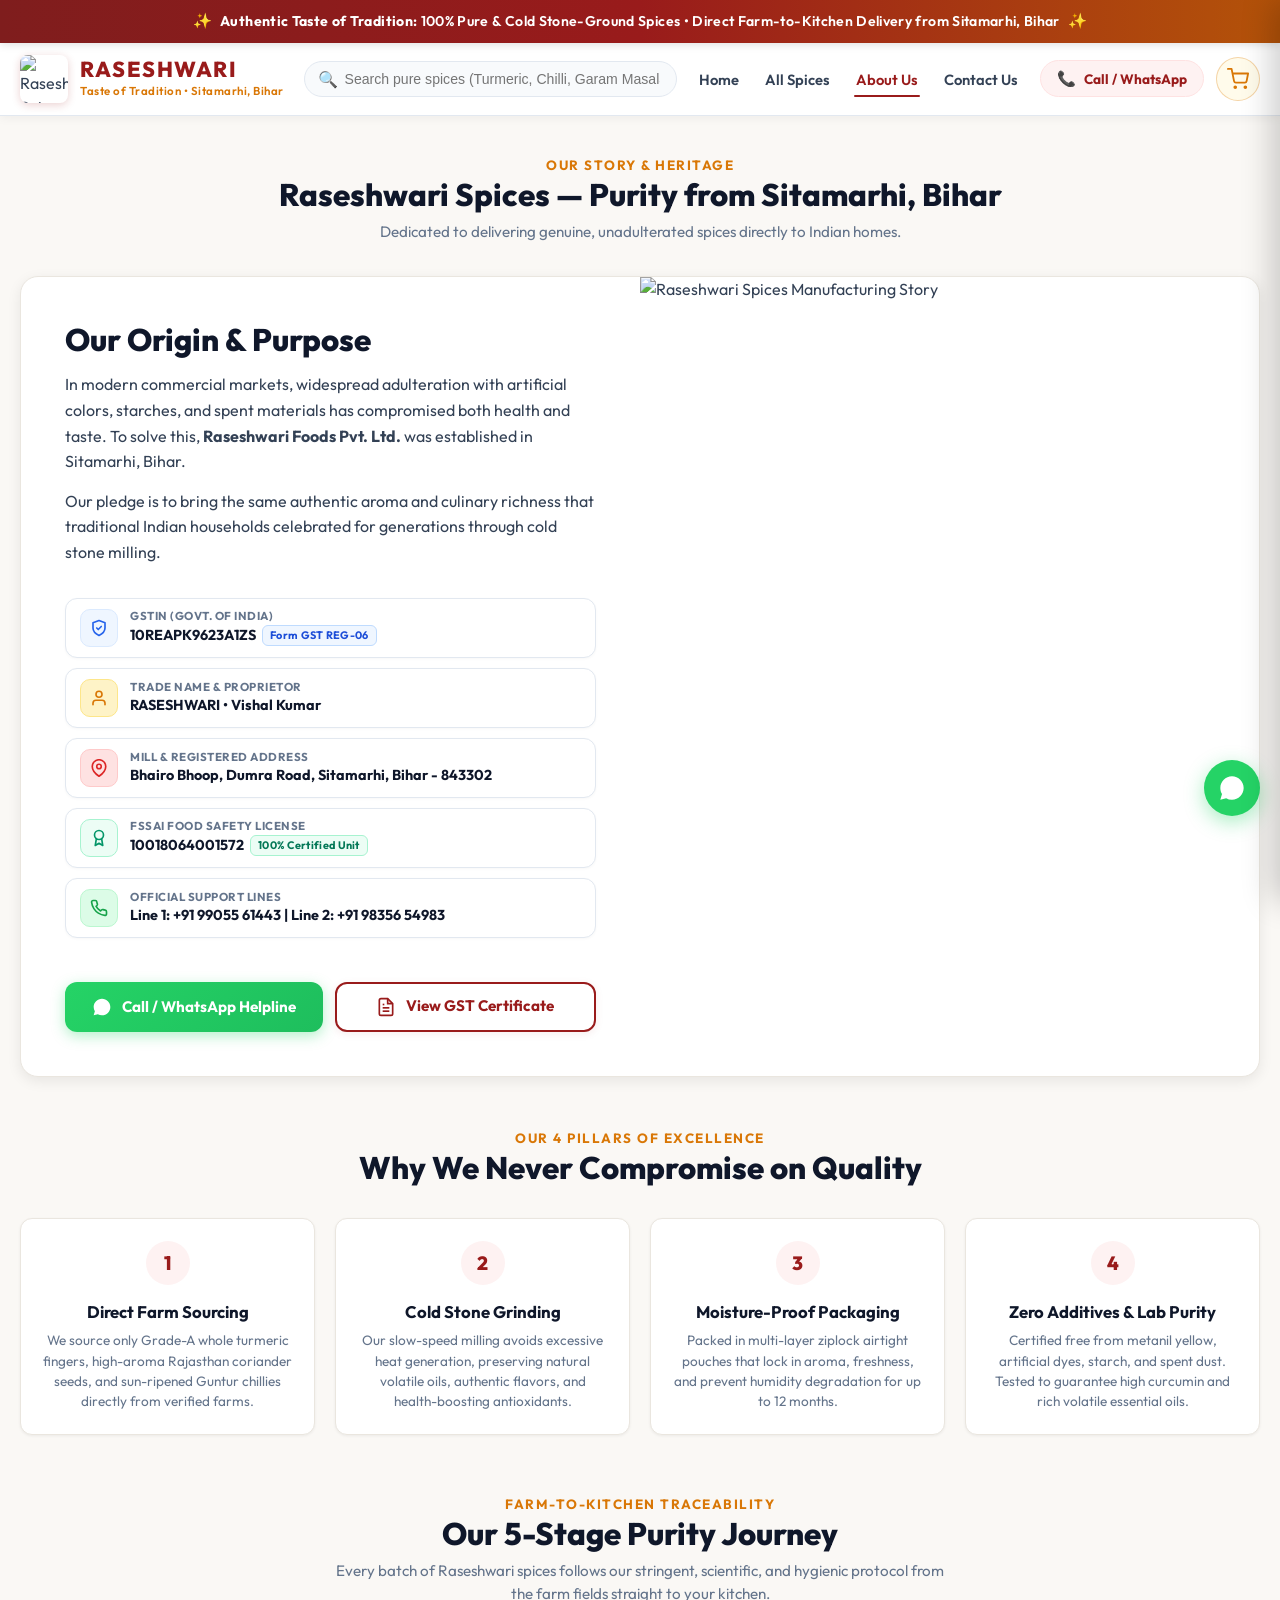
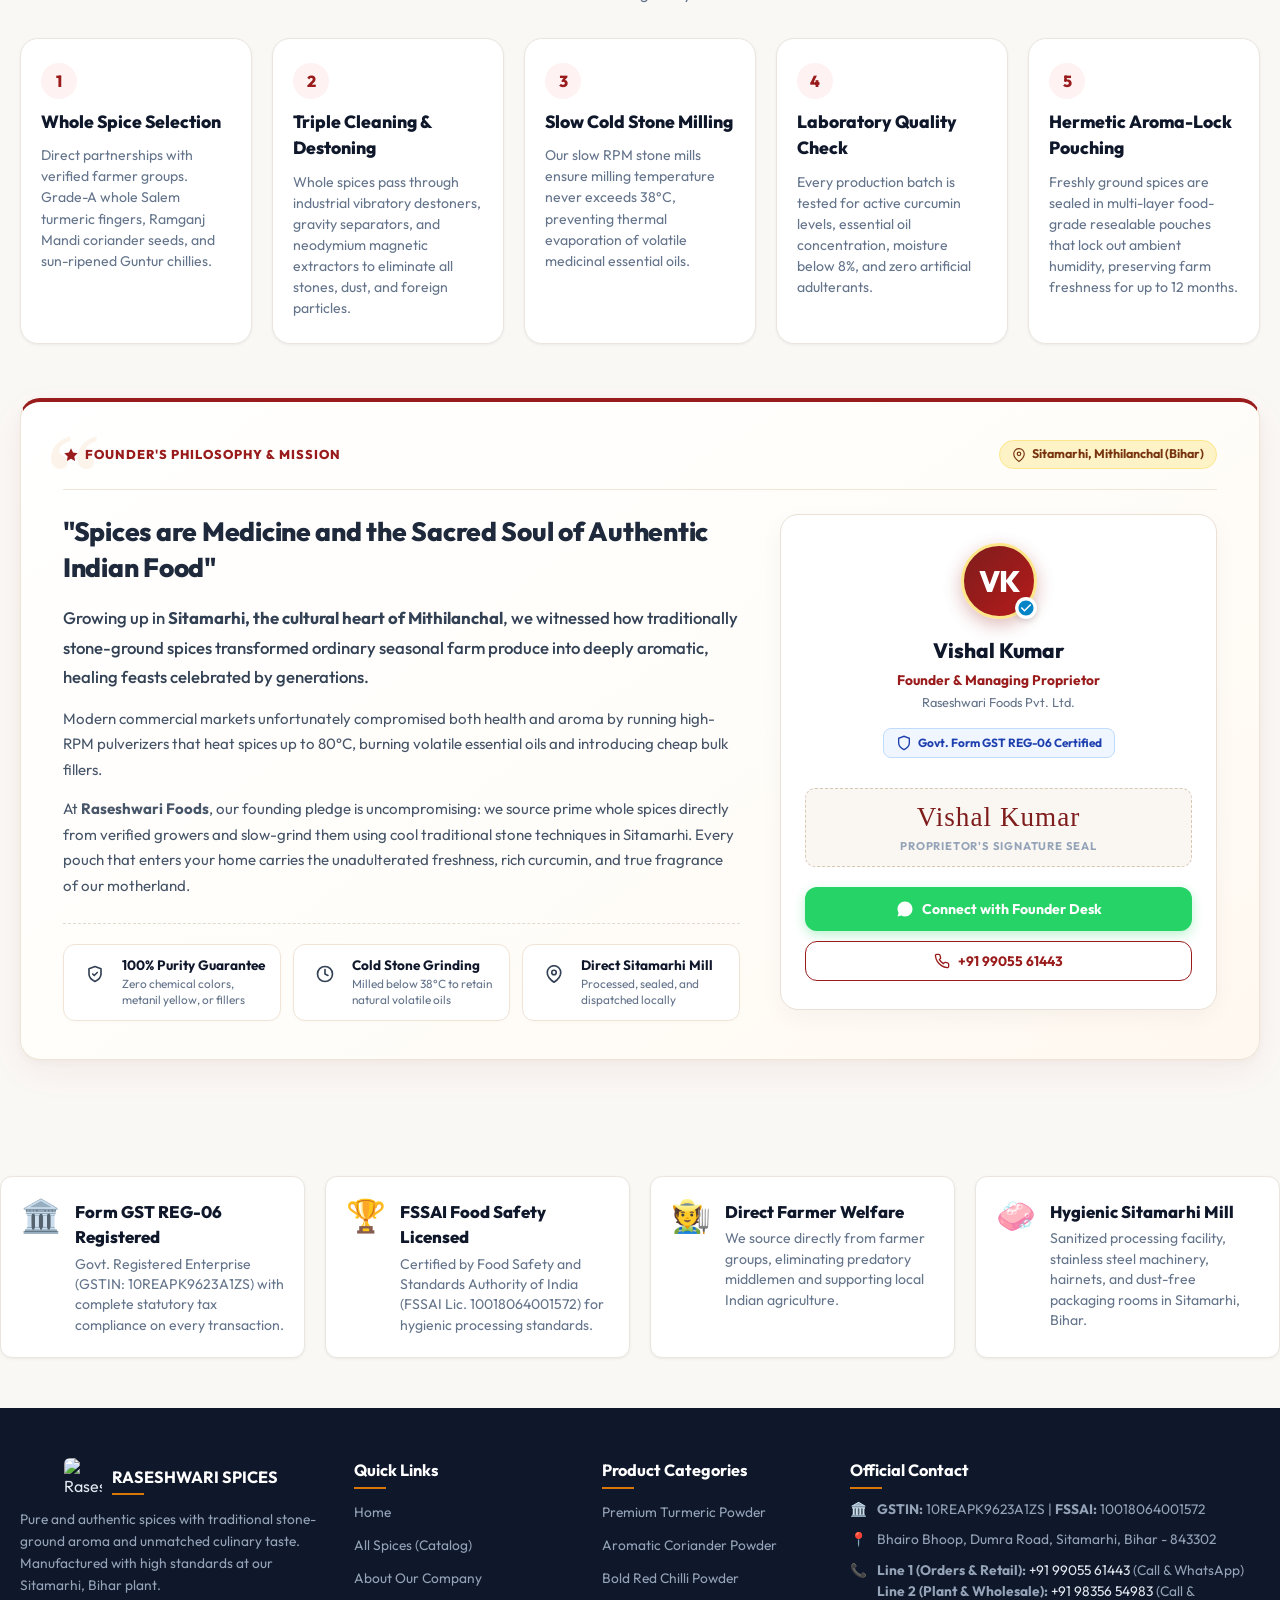
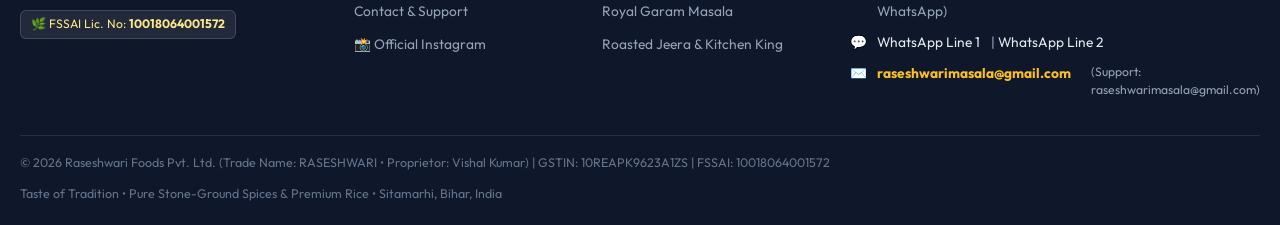
==== about.html @ 123675ba "Add files via upload" ====
<!DOCTYPE html>
<html lang="en">

<head>
  <meta name="referrer" content="no-referrer">
  <meta charset="UTF-8">
  <meta name="viewport" content="width=device-width, initial-scale=1.0, maximum-scale=1.0, user-scalable=no">
  <title>About Us - Raseshwari Spices Sitamarhi, Bihar</title>
  <meta name="description"
    content="Discover Raseshwari Foods Pvt. Ltd., Plot No. 12 Industrial Area, Sitamarhi, Bihar. Learn about our traditional stone-ground milling, FSSAI certified purity, and quality commitment.">
  <link rel="stylesheet" href="style.css?v=5.3">
</head>

<body>


  <div class="top-announcement">
    <div class="notice-text">
      <span class="sparkle">✨</span>
      <span><strong>Authentic Taste of Tradition:</strong> 100% Pure & Cold Stone-Ground Spices • Direct Farm-to-Kitchen
        Delivery from Sitamarhi, Bihar</span>
      <span class="sparkle">✨</span>
    </div>
  </div>

  <header class="site-header">
    <div class="header-container">
      <a href="index.html" class="brand-logo-wrap">
        <img src="https://lh3.googleusercontent.com/d/17_ILxbUAwr-_-HqExmbNXJlEyY3REHZR" referrerpolicy="no-referrer" alt="Raseshwari Spices Logo" class="brand-logo-img" />
        <div class="brand-text-block">
          <span class="brand-title">RASESHWARI</span>
          <span class="brand-tagline">Taste of Tradition • Sitamarhi, Bihar</span>
        </div>
      </a>

      <div class="header-search">
        <span class="search-icon">🔍</span>
        <input type="text" placeholder="Search pure spices (Turmeric, Chilli, Garam Masala...)"
          aria-label="Search spices" />
      </div>

      <ul class="nav-links">
        <li><a href="index.html" class="">Home</a></li>
        <li><a href="products.html" class="">All Spices</a></li>
        <li><a href="about.html" class="active">About Us</a></li>
        <li><a href="contact.html" class="">Contact Us</a></li>
      </ul>

      <div class="header-actions">
        <button type="button" class="btn-header-contact" onclick="toggleContactModal(true)"
          title="Call or WhatsApp Helpline" aria-label="Helpline Options">
          <span class="btn-contact-icon">📞</span>
          <span>Call / WhatsApp</span>
        </button>
        <button type="button" class="btn-cart-toggle" onclick="toggleCartDrawer(true)" title="View Cart"
          aria-label="Open Cart">
          <svg width="22" height="22" viewBox="0 0 24 24" fill="none" stroke="currentColor" stroke-width="2"
            stroke-linecap="round" stroke-linejoin="round">
            <circle cx="9" cy="21" r="1"></circle>
            <circle cx="20" cy="21" r="1"></circle>
            <path d="M1 1h4l2.68 13.39a2 2 0 0 0 2 1.61h9.72a2 2 0 0 0 2-1.61L23 6H6"></path>
          </svg>
          <span class="cart-badge-count" style="display: none;">0</span>
        </button>
        <a href="https://wa.me/919905561443?text=Hello%20Raseshwari%20Spices,%20I%20want%20to%20order%20pure%20spices."
          target="_blank" rel="noopener noreferrer" class="btn-header-whatsapp-mobile" title="Chat on WhatsApp"
          aria-label="WhatsApp Us">
          <svg width="22" height="22" viewBox="0 0 24 24" fill="currentColor">
            <path
              d="M12.031 6.172c-3.181 0-5.767 2.586-5.768 5.766-.001 1.298.38 2.27 1.019 3.287l-.582 2.128 2.182-.573c.978.58 1.911.928 3.145.929 3.178 0 5.767-2.587 5.768-5.766.001-3.187-2.575-5.77-5.764-5.771zm3.392 8.244c-.144.405-.837.774-1.17.824-.311.045-.698.077-2.127-.514-1.825-.757-3.003-2.613-3.094-2.735-.091-.122-.74-1.026-.74-1.956 0-.93.488-1.385.661-1.577.173-.192.38-.24.507-.24.126 0 .253.001.364.007.118.006.276-.045.431.328.158.381.543 1.328.591 1.425.048.096.08.209.016.335-.064.126-.096.205-.192.318-.096.113-.203.253-.29.34-.096.096-.197.201-.085.393.112.192.5 1.155 1.074 1.666.738.658 1.36.862 1.552.958.192.096.304.08.416-.048.113-.128.483-.561.611-.753.128-.192.257-.16.432-.096.176.064 1.116.526 1.309.622.192.096.321.144.369.224.048.08.048.465-.096.87zM12 2C6.477 2 2 6.477 2 12c0 1.891.524 3.662 1.436 5.176L2 22l4.982-1.308A9.957 9.957 0 0 0 12 22c5.523 0 10-4.477 10-10S17.523 2 12 2z" />
          </svg>
        </a>
      </div>
    </div>
  </header>


  <div class="section" style="padding-top: 36px;">
    <div class="container">
      <div class="section-head">
        <span class="section-subtitle">Our Story & Heritage</span>
        <h1 class="section-title">Raseshwari Spices — Purity from Sitamarhi, Bihar</h1>
        <p class="section-desc">Dedicated to delivering genuine, unadulterated spices directly to Indian homes.</p>
      </div>

      <div class="heritage-box" style="margin-bottom: 40px;">
        <div class="heritage-content">
          <h2>Our Origin & Purpose</h2>
          <p>
            In modern commercial markets, widespread adulteration with artificial colors, starches, and spent materials
            has compromised both health and taste. To solve this, <strong>Raseshwari Foods Pvt. Ltd.</strong> was
            established in Sitamarhi, Bihar.
          </p>
          <p>
            Our pledge is to bring the same authentic aroma and culinary richness that traditional Indian households
            celebrated for generations through cold stone milling.
          </p>
          <div class="heritage-spec-list">
            <!-- GSTIN Spec Item -->
            <div class="heritage-spec-item">
              <span class="heritage-spec-icon icon-blue" title="Govt. GST Registered">
                <svg width="18" height="18" viewBox="0 0 24 24" fill="none" stroke="currentColor" stroke-width="2.2" stroke-linecap="round" stroke-linejoin="round">
                  <path d="M12 22s8-4 8-10V5l-8-3-8 3v7c0 6 8 10 8 10z"></path>
                  <path d="m9 12 2 2 4-4"></path>
                </svg>
              </span>
              <div class="heritage-spec-body">
                <span class="heritage-spec-label">GSTIN (Govt. of India)</span>
                <span class="heritage-spec-val">10REAPK9623A1ZS <span class="spec-tag">Form GST REG-06</span></span>
              </div>
            </div>

            <!-- Trade Name Spec Item -->
            <div class="heritage-spec-item">
              <span class="heritage-spec-icon icon-amber" title="Registered Trade Name">
                <svg width="18" height="18" viewBox="0 0 24 24" fill="none" stroke="currentColor" stroke-width="2.2" stroke-linecap="round" stroke-linejoin="round">
                  <path d="M20 21v-2a4 4 0 0 0-4-4H8a4 4 0 0 0-4 4v2"></path>
                  <circle cx="12" cy="7" r="4"></circle>
                </svg>
              </span>
              <div class="heritage-spec-body">
                <span class="heritage-spec-label">Trade Name & Proprietor</span>
                <span class="heritage-spec-val">RASESHWARI &bull; Vishal Kumar</span>
              </div>
            </div>

            <!-- Mill & Registered Address Spec Item -->
            <div class="heritage-spec-item">
              <span class="heritage-spec-icon icon-rose" title="Sitamarhi Mill Address">
                <svg width="18" height="18" viewBox="0 0 24 24" fill="none" stroke="currentColor" stroke-width="2.2" stroke-linecap="round" stroke-linejoin="round">
                  <path d="M21 10c0 7-9 13-9 13s-9-6-9-13a9 9 0 0 1 18 0z"></path>
                  <circle cx="12" cy="10" r="3"></circle>
                </svg>
              </span>
              <div class="heritage-spec-body">
                <span class="heritage-spec-label">Mill & Registered Address</span>
                <span class="heritage-spec-val">Bhairo Bhoop, Dumra Road, Sitamarhi, Bihar - 843302</span>
              </div>
            </div>

            <!-- FSSAI License Spec Item -->
            <div class="heritage-spec-item">
              <span class="heritage-spec-icon icon-emerald" title="FSSAI Food Safety Certified">
                <svg width="18" height="18" viewBox="0 0 24 24" fill="none" stroke="currentColor" stroke-width="2.2" stroke-linecap="round" stroke-linejoin="round">
                  <circle cx="12" cy="8" r="6"></circle>
                  <path d="M15.477 12.89 17 22l-5-3-5 3 1.523-9.11"></path>
                </svg>
              </span>
              <div class="heritage-spec-body">
                <span class="heritage-spec-label">FSSAI Food Safety License</span>
                <span class="heritage-spec-val">10018064001572 <span class="spec-tag green">100% Certified Unit</span></span>
              </div>
            </div>

            <!-- Support Lines Spec Item -->
            <div class="heritage-spec-item">
              <span class="heritage-spec-icon icon-green" title="Direct Phone & WhatsApp Helpline">
                <svg width="18" height="18" viewBox="0 0 24 24" fill="none" stroke="currentColor" stroke-width="2.2" stroke-linecap="round" stroke-linejoin="round">
                  <path d="M22 16.92v3a2 2 0 0 1-2.18 2 19.79 19.79 0 0 1-8.63-3.07 19.5 19.5 0 0 1-6-6 19.79 19.79 0 0 1-3.07-8.67A2 2 0 0 1 4.11 2h3a2 2 0 0 1 2 1.72 12.84 12.84 0 0 0 .7 2.81 2 2 0 0 1-.45 2.11L8.09 9.91a16 16 0 0 0 6 6l1.27-1.27a2 2 0 0 1 2.11-.45 12.84 12.84 0 0 0 2.81.7A2 2 0 0 1 22 16.92z"></path>
                </svg>
              </span>
              <div class="heritage-spec-body">
                <span class="heritage-spec-label">Official Support Lines</span>
                <span class="heritage-spec-val">Line 1: +91 99055 61443 | Line 2: +91 98356 54983</span>
              </div>
            </div>
          </div>

          <div class="heritage-action-buttons">
            <button type="button" class="btn-heritage-primary" onclick="toggleContactModal(true)"
              title="Contact via Call or WhatsApp">
              <svg width="20" height="20" viewBox="0 0 24 24" fill="currentColor">
                <path d="M12.031 6.172c-3.181 0-5.767 2.586-5.768 5.766-.001 1.298.38 2.27 1.019 3.287l-.582 2.128 2.182-.573c.978.58 1.911.928 3.145.929 3.178 0 5.767-2.587 5.768-5.766.001-3.187-2.575-5.77-5.764-5.771zm3.392 8.244c-.144.405-.837.774-1.17.824-.311.045-.698.077-2.127-.514-1.825-.757-3.003-2.613-3.094-2.735-.091-.122-.74-1.026-.74-1.956 0-.93.488-1.385.661-1.577.173-.192.38-.24.507-.24.126 0 .253.001.364.007.118.006.276-.045.431.328.158.381.543 1.328.591 1.425.048.096.08.209.016.335-.064.126-.096.205-.192.318-.096.113-.203.253-.29.34-.096.096-.197.201-.085.393.112.192.5 1.155 1.074 1.666.738.658 1.36.862 1.552.958.192.096.304.08.416-.048.113-.128.483-.561.611-.753.128-.192.257-.16.432-.096.176.064 1.116.526 1.309.622.192.096.321.144.369.224.048.08.048.465-.096.87zM12 2C6.477 2 2 6.477 2 12c0 1.891.524 3.662 1.436 5.176L2 22l4.982-1.308A9.957 9.957 0 0 0 12 22c5.523 0 10-4.477 10-10S17.523 2 12 2z"/>
              </svg>
              <span>Call / WhatsApp Helpline</span>
            </button>
            <a href="gst-certificate-raseshwari.pdf" target="_blank" class="btn-heritage-secondary"
              title="View Govt. GST Certificate">
              <svg width="20" height="20" viewBox="0 0 24 24" fill="none" stroke="currentColor" stroke-width="2">
                <path d="M14 2H6a2 2 0 0 0-2 2v16a2 2 0 0 0 2 2h12a2 2 0 0 0 2-2V8z"></path>
                <polyline points="14 2 14 8 20 8"></polyline>
                <line x1="16" y1="13" x2="8" y2="13"></line>
                <line x1="16" y1="17" x2="8" y2="17"></line>
                <polyline points="10 9 9 9 8 9"></polyline>
              </svg>
              <span>View GST Certificate</span>
            </a>
          </div>
        </div>
      <div class="heritage-img-box">
          <img src="https://lh3.googleusercontent.com/d/1r5-Hp-vpkqggy9zzToHyu_YZpHarJmzC" referrerpolicy="no-referrer" alt="Raseshwari Spices Manufacturing Story" />
        </div>
      </div>

      <!-- 4 Pillars of Quality -->
      <div class="section-head" style="margin-top: 48px;">
        <span class="section-subtitle">Our 4 Pillars of Excellence</span>
        <h2 class="section-title">Why We Never Compromise on Quality</h2>
      </div>

      <div class="steps-grid" style="grid-template-columns: repeat(auto-fit, minmax(240px, 1fr));">
        <div class="step-card">
          <div class="step-number">1</div>
          <h3>Direct Farm Sourcing</h3>
          <p>We source only Grade-A whole turmeric fingers, high-aroma Rajasthan coriander seeds, and sun-ripened Guntur chillies directly from verified farms.</p>
        </div>
        <div class="step-card">
          <div class="step-number">2</div>
          <h3>Cold Stone Grinding</h3>
          <p>Our slow-speed milling avoids excessive heat generation, preserving natural volatile oils, authentic flavors, and health-boosting antioxidants.</p>
        </div>
        <div class="step-card">
          <div class="step-number">3</div>
          <h3>Moisture-Proof Packaging</h3>
          <p>Packed in multi-layer ziplock airtight pouches that lock in aroma, freshness, and prevent humidity degradation for up to 12 months.</p>
        </div>
        <div class="step-card">
          <div class="step-number">4</div>
          <h3>Zero Additives & Lab Purity</h3>
          <p>Certified free from metanil yellow, artificial dyes, starch, and spent dust. Tested to guarantee high curcumin and rich volatile essential oils.</p>
        </div>
      </div>

      <!-- 5-Stage Processing Journey -->
      <div class="section-head" style="margin-top: 56px;">
        <span class="section-subtitle">Farm-to-Kitchen Traceability</span>
        <h2 class="section-title">Our 5-Stage Purity Journey</h2>
        <p class="section-desc">Every batch of Raseshwari spices follows our stringent, scientific, and hygienic protocol from the farm fields straight to your kitchen.</p>
      </div>

      <div class="process-steps-grid">
        <div class="process-step-card">
          <div class="process-step-num">1</div>
          <h3 class="process-step-title">Whole Spice Selection</h3>
          <p class="process-step-desc">Direct partnerships with verified farmer groups. Grade-A whole Salem turmeric fingers, Ramganj Mandi coriander seeds, and sun-ripened Guntur chillies.</p>
        </div>
        <div class="process-step-card">
          <div class="process-step-num">2</div>
          <h3 class="process-step-title">Triple Cleaning & Destoning</h3>
          <p class="process-step-desc">Whole spices pass through industrial vibratory destoners, gravity separators, and neodymium magnetic extractors to eliminate all stones, dust, and foreign particles.</p>
        </div>
        <div class="process-step-card">
          <div class="process-step-num">3</div>
          <h3 class="process-step-title">Slow Cold Stone Milling</h3>
          <p class="process-step-desc">Our slow RPM stone mills ensure milling temperature never exceeds 38°C, preventing thermal evaporation of volatile medicinal essential oils.</p>
        </div>
        <div class="process-step-card">
          <div class="process-step-num">4</div>
          <h3 class="process-step-title">Laboratory Quality Check</h3>
          <p class="process-step-desc">Every production batch is tested for active curcumin levels, essential oil concentration, moisture below 8%, and zero artificial adulterants.</p>
        </div>
        <div class="process-step-card">
          <div class="process-step-num">5</div>
          <h3 class="process-step-title">Hermetic Aroma-Lock Pouching</h3>
          <p class="process-step-desc">Freshly ground spices are sealed in multi-layer food-grade resealable pouches that lock out ambient humidity, preserving farm freshness for up to 12 months.</p>
        </div>
      </div>

            <!-- Founder & Heritage Section (Executive Showcase) -->
      <div class="founder-showcase-container">
        <div class="founder-showcase-card">
          <!-- Background watermark quotation mark -->
          <div class="founder-quote-decor">“</div>

          <!-- Top Accent Ribbon -->
          <div class="founder-top-ribbon">
            <span class="founder-kicker">
              <svg width="16" height="16" viewBox="0 0 24 24" fill="currentColor">
                <path d="M12 2l3.09 6.26L22 9.27l-5 4.87 1.18 6.88L12 17.77l-6.18 3.25L7 14.14 2 9.27l6.91-1.01L12 2z"/>
              </svg>
              Founder's Philosophy & Mission
            </span>
            <span class="founder-location-tag">
              <svg width="14" height="14" viewBox="0 0 24 24" fill="none" stroke="currentColor" stroke-width="2">
                <path d="M21 10c0 7-9 13-9 13s-9-6-9-13a9 9 0 0 1 18 0z"></path>
                <circle cx="12" cy="10" r="3"></circle>
              </svg>
              Sitamarhi, Mithilanchal (Bihar)
            </span>
          </div>

          <div class="founder-showcase-grid">
            <!-- Left Column: The Narrative & Philosophy -->
            <div class="founder-main-content">
              <h2 class="founder-headline">
                "Spices are Medicine and the Sacred Soul of Authentic Indian Food"
              </h2>

              <p class="founder-lead-para">
                Growing up in <strong>Sitamarhi, the cultural heart of Mithilanchal</strong>, we witnessed how traditionally stone-ground spices transformed ordinary seasonal farm produce into deeply aromatic, healing feasts celebrated by generations.
              </p>

              <p class="founder-body-para">
                Modern commercial markets unfortunately compromised both health and aroma by running high-RPM pulverizers that heat spices up to 80°C, burning volatile essential oils and introducing cheap bulk fillers.
              </p>

              <p class="founder-body-para">
                At <strong>Raseshwari Foods</strong>, our founding pledge is uncompromising: we source prime whole spices directly from verified growers and slow-grind them using cool traditional stone techniques in Sitamarhi. Every pouch that enters your home carries the unadulterated freshness, rich curcumin, and true fragrance of our motherland.
              </p>

              <!-- Founder's 3 Pillars of Commitment -->
              <div class="founder-pillars-grid">
                <div class="founder-pillar-item">
                  <div class="founder-pillar-icon icon-emerald">
                    <svg width="18" height="18" viewBox="0 0 24 24" fill="none" stroke="currentColor" stroke-width="2.2" stroke-linecap="round" stroke-linejoin="round">
                      <path d="M12 22s8-4 8-10V5l-8-3-8 3v7c0 6 8 10 8 10z"></path>
                      <path d="m9 12 2 2 4-4"></path>
                    </svg>
                  </div>
                  <div>
                    <strong>100% Purity Guarantee</strong>
                    <span>Zero chemical colors, metanil yellow, or fillers</span>
                  </div>
                </div>

                <div class="founder-pillar-item">
                  <div class="founder-pillar-icon icon-amber">
                    <svg width="18" height="18" viewBox="0 0 24 24" fill="none" stroke="currentColor" stroke-width="2.2" stroke-linecap="round" stroke-linejoin="round">
                      <circle cx="12" cy="12" r="10"></circle>
                      <path d="M12 6v6l4 2"></path>
                    </svg>
                  </div>
                  <div>
                    <strong>Cold Stone Grinding</strong>
                    <span>Milled below 38°C to retain natural volatile oils</span>
                  </div>
                </div>

                <div class="founder-pillar-item">
                  <div class="founder-pillar-icon icon-rose">
                    <svg width="18" height="18" viewBox="0 0 24 24" fill="none" stroke="currentColor" stroke-width="2.2" stroke-linecap="round" stroke-linejoin="round">
                      <path d="M21 10c0 7-9 13-9 13s-9-6-9-13a9 9 0 0 1 18 0z"></path>
                      <circle cx="12" cy="10" r="3"></circle>
                    </svg>
                  </div>
                  <div>
                    <strong>Direct Sitamarhi Mill</strong>
                    <span>Processed, sealed, and dispatched locally</span>
                  </div>
                </div>
              </div>
            </div>

            <!-- Right Column: Executive Card & Founder Hallmark -->
            <div class="founder-executive-sidebar">
              <div class="founder-profile-card">
                <!-- Monogram / Emblem -->
                <div class="founder-avatar-wrap">
                  <div class="founder-avatar-large">VK</div>
                  <div class="founder-avatar-badge" title="Official Founder Verified">
                    <svg width="18" height="18" viewBox="0 0 24 24" fill="#0284C7">
                      <path d="M12 2C6.48 2 2 6.48 2 12s4.48 10 10 10 10-4.48 10-10S17.52 2 12 2zm-2 15l-5-5 1.41-1.41L10 14.17l7.59-7.59L19 8l-9 9z"/>
                    </svg>
                  </div>
                </div>

                <div class="founder-title-block">
                  <h3 class="founder-fullname">Vishal Kumar</h3>
                  <div class="founder-designation">Founder & Managing Proprietor</div>
                  <div class="founder-company">Raseshwari Foods Pvt. Ltd.</div>
                </div>

                <div class="founder-seal-badge">
                  <div class="founder-seal-inner">
                    <svg width="16" height="16" viewBox="0 0 24 24" fill="none" stroke="currentColor" stroke-width="2">
                      <path d="M12 22s8-4 8-10V5l-8-3-8 3v7c0 6 8 10 8 10z"></path>
                    </svg>
                    <span>Govt. Form GST REG-06 Certified</span>
                  </div>
                </div>

                <div class="founder-signature-box">
                  <div class="founder-signature-text">Vishal Kumar</div>
                  <div class="founder-signature-label">Proprietor's Signature Seal</div>
                </div>

                <div class="founder-contact-actions">
                  <button type="button" class="btn-founder-connect" onclick="toggleContactModal(true)">
                    <svg width="18" height="18" viewBox="0 0 24 24" fill="currentColor">
                      <path d="M12.031 6.172c-3.181 0-5.767 2.586-5.768 5.766-.001 1.298.38 2.27 1.019 3.287l-.582 2.128 2.182-.573c.978.58 1.911.928 3.145.929 3.178 0 5.767-2.587 5.768-5.766.001-3.187-2.575-5.77-5.764-5.771zm3.392 8.244c-.144.405-.837.774-1.17.824-.311.045-.698.077-2.127-.514-1.825-.757-3.003-2.613-3.094-2.735-.091-.122-.74-1.026-.74-1.956 0-.93.488-1.385.661-1.577.173-.192.38-.24.507-.24.126 0 .253.001.364.007.118.006.276-.045.431.328.158.381.543 1.328.591 1.425.048.096.08.209.016.335-.064.126-.096.205-.192.318-.096.113-.203.253-.29.34-.096.096-.197.201-.085.393.112.192.5 1.155 1.074 1.666.738.658 1.36.862 1.552.958.192.096.304.08.416-.048.113-.128.483-.561.611-.753.128-.192.257-.16.432-.096.176.064 1.116.526 1.309.622.192.096.321.144.369.224.048.08.048.465-.096.87zM12 2C6.477 2 2 6.477 2 12c0 1.891.524 3.662 1.436 5.176L2 22l4.982-1.308A9.957 9.957 0 0 0 12 22c5.523 0 10-4.477 10-10S17.523 2 12 2z"/>
                    </svg>
                    <span>Connect with Founder Desk</span>
                  </button>
                  <a href="tel:+919905561443" class="btn-founder-call">
                    <svg width="16" height="16" viewBox="0 0 24 24" fill="none" stroke="currentColor" stroke-width="2">
                      <path d="M22 16.92v3a2 2 0 0 1-2.18 2 19.79 19.79 0 0 1-8.63-3.07 19.5 19.5 0 0 1-6-6 19.79 19.79 0 0 1-3.07-8.67A2 2 0 0 1 4.11 2h3a2 2 0 0 1 2 1.72 12.84 12.84 0 0 0 .7 2.81 2 2 0 0 1-.45 2.11L8.09 9.91a16 16 0 0 0 6 6l1.27-1.27a2 2 0 0 1 2.11-.45 12.84 12.84 0 0 0 2.81.7A2 2 0 0 1 22 16.92z"></path>
                    </svg>
                    <span>+91 99055 61443</span>
                  </a>
                </div>
              </div>
            </div>
          </div>
        </div>
      </div>
        </div>
      </div>

      <!-- Compliance & Facility Strip -->
      <div class="payment-trust-grid" style="margin-top: 36px; margin-bottom: 20px;">
        <div class="payment-trust-card">
          <div class="payment-trust-icon">🏛️</div>
          <div>
            <h4>Form GST REG-06 Registered</h4>
            <p>Govt. Registered Enterprise (GSTIN: 10REAPK9623A1ZS) with complete statutory tax compliance on every transaction.</p>
          </div>
        </div>

        <div class="payment-trust-card">
          <div class="payment-trust-icon">🏆</div>
          <div>
            <h4>FSSAI Food Safety Licensed</h4>
            <p>Certified by Food Safety and Standards Authority of India (FSSAI Lic. 10018064001572) for hygienic processing standards.</p>
          </div>
        </div>

        <div class="payment-trust-card">
          <div class="payment-trust-icon">🧑‍🌾</div>
          <div>
            <h4>Direct Farmer Welfare</h4>
            <p>We source directly from farmer groups, eliminating predatory middlemen and supporting local Indian agriculture.</p>
          </div>
        </div>

        <div class="payment-trust-card">
          <div class="payment-trust-icon">🧼</div>
          <div>
            <h4>Hygienic Sitamarhi Mill</h4>
            <p>Sanitized processing facility, stainless steel machinery, hairnets, and dust-free packaging rooms in Sitamarhi, Bihar.</p>
          </div>
        </div>
      </div>
    </div>
  </div>

  <!-- Cart Overlay & Drawer -->
  <div class="cart-overlay" id="cart-overlay" onclick="toggleCartDrawer(false)"></div>

  <div class="cart-drawer" id="cart-drawer">
    <div class="cart-header">
      <div class="cart-header-title">
        <span>🛒 Your Cart</span>
        <span class="cart-item-count-chip" id="cart-drawer-count">0 items</span>
      </div>
      <button type="button" class="btn-close-cart" onclick="toggleCartDrawer(false)" aria-label="Close Cart">✕</button>
    </div>

    <div class="cart-body">
      <div class="empty-cart-state" id="cart-empty-state">
        <div class="empty-cart-icon">🛍️</div>
        <h4>Your cart is empty!</h4>
        <p>Discover 100% pure stone-ground spices crafted in Sitamarhi, Bihar and order directly on WhatsApp.</p>
        <a href="products.html" class="btn-shop-now" onclick="toggleCartDrawer(false)">Explore Spices</a>
      </div>

      <div class="cart-items-list" id="cart-items-container">
        <!-- Injected dynamically by app.js -->
      </div>
    </div>

    <div class="cart-footer" id="cart-footer" style="display: none;">
      <div class="cart-bill-summary">
        <div class="bill-title-strip">
          <span>🧾 Bill Summary</span>
          <span class="bill-badge">Sitamarhi Direct Plant Rate</span>
        </div>
        <div class="bill-row">
          <span>Item Total:</span>
          <span id="bill-subtotal">₹0</span>
        </div>
        <div class="bill-row savings">
          <span>Total Savings (Discount):</span>
          <span id="bill-savings">- ₹0</span>
        </div>
        <div class="bill-row">
          <span>Delivery Charges:</span>
          <span id="bill-delivery">FREE</span>
        </div>
        <div class="bill-row grand-total">
          <span>Final Total Payable:</span>
          <span id="bill-grandtotal">₹0</span>
        </div>
      </div>

      <div class="cart-checkout-actions">
        <button type="button" class="btn-place-order" onclick="openDeliveryModal('whatsapp')">
          <div class="btn-place-order-content">
            <span class="btn-place-order-label">Place Order</span>
            <span class="btn-place-order-sub">Direct Plant Dispatch (Sitamarhi, Bihar)</span>
          </div>
          <div class="btn-place-order-amount">
            <span id="btn-place-order-total">₹0</span>
            <svg width="20" height="20" viewBox="0 0 24 24" fill="none" stroke="currentColor" stroke-width="2.5"
              stroke-linecap="round" stroke-linejoin="round">
              <line x1="5" y1="12" x2="19" y2="12"></line>
              <polyline points="12 5 19 12 12 19"></polyline>
            </svg>
          </div>
        </button>
      </div>
      <div class="cart-note">💡 No online payment gateway required — Direct order placement with Cash on Delivery /
        Direct confirmation.</div>
    </div>
  </div>

  <!-- Floating Action Button -->
  <button type="button" class="floating-whatsapp-btn" onclick="toggleContactModal(true)"
    title="Call or WhatsApp Helpline" aria-label="Helpline">
    <svg width="28" height="28" viewBox="0 0 24 24" fill="currentColor">
      <path
        d="M12.031 6.172c-3.181 0-5.767 2.586-5.768 5.766-.001 1.298.38 2.27 1.019 3.287l-.582 2.128 2.182-.573c.978.58 1.911.928 3.145.929 3.178 0 5.767-2.587 5.768-5.766.001-3.187-2.575-5.77-5.764-5.771zm3.392 8.244c-.144.405-.837.774-1.17.824-.311.045-.698.077-2.127-.514-1.825-.757-3.003-2.613-3.094-2.735-.091-.122-.74-1.026-.74-1.956 0-.93.488-1.385.661-1.577.173-.192.38-.24.507-.24.126 0 .253.001.364.007.118.006.276-.045.431.328.158.381.543 1.328.591 1.425.048.096.08.209.016.335-.064.126-.096.205-.192.318-.096.113-.203.253-.29.34-.096.096-.197.201-.085.393.112.192.5 1.155 1.074 1.666.738.658 1.36.862 1.552.958.192.096.304.08.416-.048.113-.128.483-.561.611-.753.128-.192.257-.16.432-.096.176.064 1.116.526 1.309.622.192.096.321.144.369.224.048.08.048.465-.096.87zM12 2C6.477 2 2 6.477 2 12c0 1.891.524 3.662 1.436 5.176L2 22l4.982-1.308A9.957 9.957 0 0 0 12 22c5.523 0 10-4.477 10-10S17.523 2 12 2z" />
    </svg>
  </button>

  <!-- Mobile Bottom Navigation Bar -->
  <div class="mobile-bottom-nav">
    <a href="index.html" class="mobile-nav-item">
      <svg viewBox="0 0 24 24" fill="none" stroke="currentColor" stroke-width="2">
        <path d="M3 9l9-7 9 7v11a2 2 0 0 1-2 2H5a2 2 0 0 1-2-2z"></path>
        <polyline points="9 22 9 12 15 12 15 22"></polyline>
      </svg>
      <span>Home</span>
    </a>
    <a href="products.html" class="mobile-nav-item">
      <svg viewBox="0 0 24 24" fill="none" stroke="currentColor" stroke-width="2">
        <rect x="3" y="3" width="7" height="7"></rect>
        <rect x="14" y="3" width="7" height="7"></rect>
        <rect x="14" y="14" width="7" height="7"></rect>
        <rect x="3" y="14" width="7" height="7"></rect>
      </svg>
      <span>Spices</span>
    </a>
    <button type="button" class="mobile-nav-item" onclick="toggleCartDrawer(true)">
      <svg viewBox="0 0 24 24" fill="none" stroke="currentColor" stroke-width="2">
        <circle cx="9" cy="21" r="1"></circle>
        <circle cx="20" cy="21" r="1"></circle>
        <path d="M1 1h4l2.68 13.39a2 2 0 0 0 2 1.61h9.72a2 2 0 0 0 2-1.61L23 6H6"></path>
      </svg>
      <span>Cart</span>
      <span class="mobile-cart-badge" style="display: none;">0</span>
    </button>
    <a href="javascript:void(0)" onclick="toggleContactModal(true)" class="mobile-nav-item">
      <svg viewBox="0 0 24 24" fill="none" stroke="currentColor" stroke-width="2">
        <path
          d="M22 16.92v3a2 2 0 0 1-2.18 2 19.79 19.79 0 0 1-8.63-3.07 19.5 19.5 0 0 1-6-6 19.79 19.79 0 0 1-3.07-8.67A2 2 0 0 1 4.11 2h3a2 2 0 0 1 2 1.72 12.84 12.84 0 0 0 .7 2.81 2 2 0 0 1-.45 2.11L8.09 9.91a16 16 0 0 0 6 6l1.27-1.27a2 2 0 0 1 2.11-.45 12.84 12.84 0 0 0 2.81.7A2 2 0 0 1 22 16.92z">
        </path>
      </svg>
      <span>Call</span>
    </a>
    <a href="contact.html" class="mobile-nav-item">
      <svg viewBox="0 0 24 24" fill="none" stroke="currentColor" stroke-width="2">
        <path d="M20 21v-2a4 4 0 0 0-4-4H8a4 4 0 0 0-4 4v2"></path>
        <circle cx="12" cy="7" r="4"></circle>
      </svg>
      <span>Contact</span>
    </a>
  </div>


  <footer class="site-footer">
    <div class="container">
      <div class="footer-grid">
        <div class="footer-col footer-about">
          <div style="display: flex; align-items: center; justify-content: center; gap: 10px; margin-bottom: 12px;">
            <img src="https://lh3.googleusercontent.com/d/17_ILxbUAwr-_-HqExmbNXJlEyY3REHZR" referrerpolicy="no-referrer" alt="Raseshwari Spices"
              style="width: 38px; height: 38px; border-radius: 6px; object-fit: cover;" />
            <h4 style="margin-bottom: 0;">RASESHWARI SPICES</h4>
          </div>
          <p>Pure and authentic spices with traditional stone-ground aroma and unmatched culinary taste. Manufactured
            with high standards at our Sitamarhi, Bihar plant.</p>
          <div class="footer-badge-fssai">
            <span>🌿 FSSAI Lic. No: <strong>10018064001572</strong></span>
          </div>
        </div>

        <div class="footer-col">
          <h4>Quick Links</h4>
          <ul class="footer-links">
            <li><a href="index.html">Home</a></li>
            <li><a href="products.html">All Spices (Catalog)</a></li>
            <li><a href="about.html">About Our Company</a></li>
            <li><a href="contact.html">Contact & Support</a></li>
            <li><a href="https://www.instagram.com/p/DWqc5bIj0xq/?stkn=dDNpZzNweTJvaHZm" target="_blank"
                rel="noopener">📸 Official Instagram</a></li>
          </ul>
        </div>

        <div class="footer-col">
          <h4>Product Categories</h4>
          <ul class="footer-links">
            <li><a href="products.html">Premium Turmeric Powder</a></li>
            <li><a href="products.html">Aromatic Coriander Powder</a></li>
            <li><a href="products.html">Bold Red Chilli Powder</a></li>
            <li><a href="products.html">Royal Garam Masala</a></li>
            <li><a href="products.html">Roasted Jeera & Kitchen King</a></li>
          </ul>
        </div>

        <div class="footer-col">
          <h4>Official Contact</h4>
          <div class="footer-contact-list">
            <div class="footer-contact-item">
              <span>🏛️</span>
              <span><strong>GSTIN:</strong> 10REAPK9623A1ZS | <strong>FSSAI:</strong> 10018064001572</span>
            </div>
            <div class="footer-contact-item">
              <span>📍</span>
              <span>Bhairo Bhoop, Dumra Road, Sitamarhi, Bihar - 843302</span>
            </div>
            <div class="footer-contact-item">
              <span>📞</span>
              <div>
                <strong>Line 1 (Orders & Retail):</strong> <a href="tel:+919905561443">+91 99055 61443</a> (Call &
                WhatsApp)<br>
                <strong>Line 2 (Plant & Wholesale):</strong> <a href="tel:+919835654983">+91 98356 54983</a> (Call &
                WhatsApp)
              </div>
            </div>
            <div class="footer-contact-item">
              <span>💬</span>
              <div>
                <a href="https://wa.me/919905561443" target="_blank" style="margin-right: 8px;">WhatsApp Line 1</a> |
                <a href="https://wa.me/919835654983" target="_blank">WhatsApp Line 2</a>
              </div>
            </div>
            <div class="footer-contact-item">
              <span>✉️</span>
              <a href="mailto:raseshwarimasala@gmail.com" title="Official Business Mail"
                style="color: #FBBF24; font-weight: 700;">raseshwarimasala@gmail.com</a><br><small
                style="color: #94A3B8; font-size: 0.76rem;">(Support: raseshwarimasala@gmail.com)</small>
            </div>
          </div>
        </div>
      </div>

      <div class="footer-bottom">
        <p>© 2026 Raseshwari Foods Pvt. Ltd. (Trade Name: RASESHWARI • Proprietor: Vishal Kumar) | GSTIN:
          10REAPK9623A1ZS | FSSAI: 10018064001572</p>
        <p>Taste of Tradition • Pure Stone-Ground Spices & Premium Rice • Sitamarhi, Bihar, India</p>
      </div>
    </div>
  </footer>


  <script src="html2pdf.bundle.min.js"></script>
  <script src="app.js?v=6.3"></script>

  <!-- Detailed Delivery Address Modal -->
  <div class="delivery-modal-overlay" id="delivery-modal-overlay" onclick="closeDeliveryModal(event)">
    <div class="delivery-modal-card" onclick="event.stopPropagation()">
      <div class="delivery-modal-header">
        <div class="delivery-modal-title">
          <span class="delivery-modal-icon">📍</span>
          <div>
            <h3>Enter Delivery Details</h3>
            <p>Direct Plant Dispatch from Sitamarhi, Bihar</p>
          </div>
        </div>
        <button type="button" class="btn-close-modal" onclick="closeDeliveryModal()" title="Close"
          aria-label="Close Modal">&times;</button>
      </div>

      <!-- Order Channel Selector Tabs -->
      <div class="order-channel-box">
        <span class="channel-label">Select Order Channel:</span>
        <div class="channel-tabs">
          <button type="button" class="channel-tab-btn active" id="channel-btn-whatsapp"
            onclick="selectOrderChannel('whatsapp')">
            <svg width="17" height="17" viewBox="0 0 24 24" fill="currentColor">
              <path
                d="M12.031 6.172c-3.181 0-5.767 2.586-5.768 5.766-.001 1.298.38 2.27 1.019 3.287l-.582 2.128 2.182-.573c.978.58 1.911.928 3.145.929 3.178 0 5.767-2.587 5.768-5.766.001-3.187-2.575-5.77-5.764-5.771zm3.392 8.244c-.144.405-.837.774-1.17.824-.311.045-.698.077-2.127-.514-1.825-.757-3.003-2.613-3.094-2.735-.091-.122-.74-1.026-.74-1.956 0-.93.488-1.385.661-1.577.173-.192.38-.24.507-.24.126 0 .253.001.364.007.118.006.276-.045.431.328.158.381.543 1.328.591 1.425.048.096.08.209.016.335-.064.126-.096.205-.192.318-.096.113-.203.253-.29.34-.096.096-.197.201-.085.393.112.192.5 1.155 1.074 1.666.738.658 1.36.862 1.552.958.192.096.304.08.416-.048.113-.128.483-.561.611-.753.128-.192.257-.16.432-.096.176.064 1.116.526 1.309.622.192.096.321.144.369.224.048.08.048.465-.096.87zM12 2C6.477 2 2 6.477 2 12c0 1.891.524 3.662 1.436 5.176L2 22l4.982-1.308A9.957 9.957 0 0 0 12 22c5.523 0 10-4.477 10-10S17.523 2 12 2z" />
            </svg>
            <span>WhatsApp</span>
          </button>
          <button type="button" class="channel-tab-btn" id="channel-btn-email" onclick="selectOrderChannel('email')">
            <span>✉️</span> <span>Email</span>
          </button>
          <button type="button" class="channel-tab-btn" id="channel-btn-sms" onclick="selectOrderChannel('sms')">
            <span>📱</span> <span>SMS / Call</span>
          </button>
        </div>
      </div>

      <!-- Detailed Form Fields -->
      <form class="delivery-modal-form" id="delivery-details-form" onsubmit="handleConfirmOrder(event)" novalidate>
        <div class="modal-form-row">
          <div class="modal-field">
            <label for="cust-name-input">Full Name <span class="req-star">*</span></label>
            <input type="text" id="cust-name-input" placeholder="e.g. Ramesh Kumar" required autocomplete="name" />
            <span class="field-error-text" id="cust-name-error" style="display: none;"></span>
          </div>
          <div class="modal-field">
            <label for="cust-phone-input">Mobile / WhatsApp No. <span class="req-star">*</span></label>
            <div class="phone-input-group" id="cust-phone-group">
              <span class="country-code-badge" title="India (+91)">
                <span class="flag-icon">🇮🇳</span>
                <span class="code-text">+91</span>
              </span>
              <input type="tel" id="cust-phone-input" class="phone-input" placeholder="99055 61443" maxlength="10" autocomplete="tel" inputmode="numeric" required />
            </div>
            <span class="field-error-text" id="cust-phone-error" style="display: none;"></span>
          </div>
        </div>

        <div class="modal-field">
          <label for="cust-flat-input">Flat / House No., Apartment & Street <span class="req-star">*</span></label>
          <input type="text" id="cust-flat-input" placeholder="e.g. House No. 24, Main Road, Gali No. 2" required />
          <span class="field-error-text" id="cust-flat-error" style="display: none;"></span>
        </div>

        <div class="modal-field">
          <label for="cust-landmark-input">Area, Colony & Landmark <span class="req-star">*</span></label>
          <input type="text" id="cust-landmark-input" placeholder="e.g. Near Gandhi Chowk, Station Road" required />
          <span class="field-error-text" id="cust-landmark-error" style="display: none;"></span>
        </div>

        <div class="modal-form-row three-col">
          <div class="modal-field">
            <label for="cust-city-input">City / District <span class="req-star">*</span></label>
            <input type="text" id="cust-city-input" value="Sitamarhi" required />
            <span class="field-error-text" id="cust-city-error" style="display: none;"></span>
          </div>
          <div class="modal-field">
            <label for="cust-state-input">State <span class="req-star">*</span></label>
            <input type="text" id="cust-state-input" value="Bihar" required />
            <span class="field-error-text" id="cust-state-error" style="display: none;"></span>
          </div>
          <div class="modal-field">
            <label for="cust-pin-input">PIN Code <span class="req-star">*</span></label>
            <input type="text" id="cust-pin-input" placeholder="e.g. 843302" maxlength="6" inputmode="numeric" required />
            <span class="field-error-text" id="cust-pin-error" style="display: none;"></span>
          </div>
        </div>

        <!-- Payment Method (Cash on Delivery Active) -->
        <div class="modal-field payment-choice-field">
          <label class="modal-field-label">Payment Method</label>
          <div class="cod-only-banner">
            <div class="cod-banner-content">
              <span class="pay-icon">💵</span>
              <div class="pay-info">
                <strong>Cash on Delivery (COD) Active</strong>
                <small>Pay with cash upon delivery at your doorstep • No advance payment needed</small>
              </div>
            </div>
            <span class="cod-badge-pill">✓ Cash on Delivery</span>
          </div>
        </div>

        <!-- Live Order Bill in Modal -->
        <div class="modal-bill-bar">
          <div class="modal-bill-info">
            <span id="modal-bill-count">0 items selected</span>
            <span class="modal-bill-price">Total: <strong id="modal-bill-grandtotal">₹0</strong></span>
          </div>
        </div>

        <!-- Dynamic Submit Button -->
        <button type="submit" class="btn-modal-submit btn-modal-whatsapp" id="btn-modal-submit">
          <span class="btn-submit-icon" id="btn-submit-icon">
            <svg width="20" height="20" viewBox="0 0 24 24" fill="currentColor">
              <path
                d="M12.031 6.172c-3.181 0-5.767 2.586-5.768 5.766-.001 1.298.38 2.27 1.019 3.287l-.582 2.128 2.182-.573c.978.58 1.911.928 3.145.929 3.178 0 5.767-2.587 5.768-5.766.001-3.187-2.575-5.77-5.764-5.771zm3.392 8.244c-.144.405-.837.774-1.17.824-.311.045-.698.077-2.127-.514-1.825-.757-3.003-2.613-3.094-2.735-.091-.122-.74-1.026-.74-1.956 0-.93.488-1.385.661-1.577.173-.192.38-.24.507-.24.126 0 .253.001.364.007.118.006.276-.045.431.328.158.381.543 1.328.591 1.425.048.096.08.209.016.335-.064.126-.096.205-.192.318-.096.113-.203.253-.29.34-.096.096-.197.201-.085.393.112.192.5 1.155 1.074 1.666.738.658 1.36.862 1.552.958.192.096.304.08.416-.048.113-.128.483-.561.611-.753.128-.192.257-.16.432-.096.176.064 1.116.526 1.309.622.192.096.321.144.369.224.048.08.048.465-.096.87zM12 2C6.477 2 2 6.477 2 12c0 1.891.524 3.662 1.436 5.176L2 22l4.982-1.308A9.957 9.957 0 0 0 12 22c5.523 0 10-4.477 10-10S17.523 2 12 2z" />
            </svg>
          </span>
          <span id="btn-submit-text">Review Order & Message ➔</span>
        </button>

        <div class="modal-direct-call-hint">
          Direct Plant Helpline (Call / WhatsApp):<br>
          <strong>Line 1:</strong> <a href="tel:+919905561443">+91 99055 61443</a> &nbsp;|&nbsp;
          <strong>Line 2:</strong> <a href="tel:+919835654983">+91 98356 54983</a>
        </div>
      </form>
    </div>
  </div>


  <!-- Order Review & Message Edit Modal (Per User Requirement: Edit & Review Before Sending) -->
  <div class="review-modal-overlay" id="order-review-modal" onclick="closeReviewModal(event)">
    <div class="review-modal-card" onclick="event.stopPropagation()">
      <div class="review-modal-header">
        <div class="review-header-title">
          <span class="review-header-icon">📝</span>
          <div>
            <h4>Review Order & Edit Message</h4>
            <p id="review-modal-sub">Review your bill & customize message before sending</p>
          </div>
        </div>
        <button type="button" class="btn-close-modal" onclick="closeReviewModal()" title="Close">&times;</button>
      </div>

      <div class="review-modal-body">
        <!-- Quick Order & Payment Summary Bar -->
        <div class="review-summary-bar">
          <div class="review-sum-item">
            <span class="sum-label">Invoice No</span>
            <strong id="review-inv-no">RS-000000</strong>
          </div>
          <div class="review-sum-item">
            <span class="sum-label">Payment Mode</span>
            <strong id="review-payment-disp" style="color: #15803D;">💵 Cash on Delivery</strong>
          </div>
          <div class="review-sum-item">
            <span class="sum-label">Total Payable</span>
            <strong id="review-total-disp" style="color: #991B1B; font-size: 1.1rem;">₹0</strong>
          </div>
        </div>

        <!-- Editable Message Box -->
        <div class="review-message-section">
          <div class="review-msg-header">
            <label for="review-editable-message">
              <strong>Bill & Order Message</strong> (You can edit or add notes below):
            </label>
            <button type="button" class="btn-msg-copy" onclick="copyReviewMessageText()">📋 Copy</button>
          </div>
          <textarea id="review-editable-message" rows="8" placeholder="Order message will appear here..."></textarea>
          <span class="review-msg-hint">💡 Tip: You can type custom instructions (e.g. delivery time, packaging
            requests) directly in the box above.</span>
        </div>
      </div>

      <!-- Review Modal Action Buttons -->
      <div class="review-modal-footer">
        <button type="button" class="btn-review-back" onclick="backToDeliveryForm()">
          <span>← Edit Address</span>
        </button>

        <button type="button" class="btn-review-pdf" onclick="sendPDFBillFromReview()" title="Save Official PDF Invoice"
          aria-label="Save PDF">
          <svg width="17" height="17" viewBox="0 0 24 24" fill="none" stroke="currentColor" stroke-width="2.2">
            <path d="M21 15v4a2 2 0 0 1-2 2H5a2 2 0 0 1-2-2v-4"></path>
            <polyline points="7 10 12 15 17 10"></polyline>
            <line x1="12" y1="15" x2="12" y2="3"></line>
          </svg>
          <span>Save PDF</span>
        </button>

        <button type="button" class="btn-review-send" onclick="openLinePicker('order')"
          title="Send Order on WhatsApp (Line 1 or Line 2)">
          <svg width="18" height="18" viewBox="0 0 24 24" fill="currentColor">
            <path
              d="M12.031 6.172c-3.181 0-5.767 2.586-5.768 5.766-.001 1.298.38 2.27 1.019 3.287l-.582 2.128 2.182-.573c.978.58 1.911.928 3.145.929 3.178 0 5.767-2.587 5.768-5.766.001-3.187-2.575-5.77-5.764-5.771zm3.392 8.244c-.144.405-.837.774-1.17.824-.311.045-.698.077-2.127-.514-1.825-.757-3.003-2.613-3.094-2.735-.091-.122-.74-1.026-.74-1.956 0-.93.488-1.385.661-1.577.173-.192.38-.24.507-.24.126 0 .253.001.364.007.118.006.276-.045.431.328.158.381.543 1.328.591 1.425.048.096.08.209.016.335-.064.126-.096.205-.192.318-.096.113-.203.253-.29.34-.096.096-.197.201-.085.393.112.192.5 1.155 1.074 1.666.738.658 1.36.862 1.552.958.192.096.304.08.416-.048.113-.128.483-.561.611-.753.128-.192.257-.16.432-.096.176.064 1.116.526 1.309.622.192.096.321.144.369.224.048.08.048.465-.096.87zM12 2C6.477 2 2 6.477 2 12c0 1.891.524 3.662 1.436 5.176L2 22l4.982-1.308A9.957 9.957 0 0 0 12 22c5.523 0 10-4.477 10-10S17.523 2 12 2z" />
          </svg>
          <span>Send on WhatsApp ➔</span>
        </button>
      </div>
    </div>
  </div>

  <!-- Invoice Success & Download Modal -->
  <div class="invoice-modal-overlay" id="invoice-modal-overlay" onclick="closeInvoiceModal(event)">
    <div class="invoice-modal-card" onclick="event.stopPropagation()">
      <div class="invoice-modal-top-bar">
        <div class="invoice-modal-success-badge">
          <span class="success-tick">✓</span>
          <div>
            <h4>Order Confirmed & Invoice Generated!</h4>
            <p>Official PDF Invoice from Raseshwari Foods Pvt. Ltd. (Sitamarhi)</p>
          </div>
        </div>
        <button type="button" class="btn-close-invoice-modal" onclick="closeInvoiceModal()">&times;</button>
      </div>

      <!-- Actions Bar -->
      <div class="invoice-action-buttons-strip">
        <button type="button" class="btn-invoice-save-pdf" onclick="downloadCurrentInvoicePDF()"
          title="Save Official PDF Invoice" aria-label="Save PDF">
          <svg width="18" height="18" viewBox="0 0 24 24" fill="none" stroke="currentColor" stroke-width="2.2"
            stroke-linecap="round" stroke-linejoin="round">
            <path d="M21 15v4a2 2 0 0 1-2 2H5a2 2 0 0 1-2-2v-4"></path>
            <polyline points="7 10 12 15 17 10"></polyline>
            <line x1="12" y1="15" x2="12" y2="3"></line>
          </svg>
          <span>Save PDF</span>
        </button>

        <button type="button" class="btn-invoice-whatsapp-copy" onclick="openLinePicker('invoice')"
          title="Send Order to Factory WhatsApp" aria-label="Send WhatsApp">
          <svg width="18" height="18" viewBox="0 0 24 24" fill="currentColor">
            <path
              d="M12.031 6.172c-3.181 0-5.767 2.586-5.768 5.766-.001 1.298.38 2.27 1.019 3.287l-.582 2.128 2.182-.573c.978.58 1.911.928 3.145.929 3.178 0 5.767-2.587 5.768-5.766.001-3.187-2.575-5.77-5.764-5.771zm3.392 8.244c-.144.405-.837.774-1.17.824-.311.045-.698.077-2.127-.514-1.825-.757-3.003-2.613-3.094-2.735-.091-.122-.74-1.026-.74-1.956 0-.93.488-1.385.661-1.577.173-.192.38-.24.507-.24.126 0 .253.001.364.007.118.006.276-.045.431.328.158.381.543 1.328.591 1.425.048.096.08.209.016.335-.064.126-.096.205-.192.318-.096.113-.203.253-.29.34-.096.096-.197.201-.085.393.112.192.5 1.155 1.074 1.666.738.658 1.36.862 1.552.958.192.096.304.08.416-.048.113-.128.483-.561.611-.753.128-.192.257-.16.432-.096.176.064 1.116.526 1.309.622.192.096.321.144.369.224.048.08.048.465-.096.87zM12 2C6.477 2 2 6.477 2 12c0 1.891.524 3.662 1.436 5.176L2 22l4.982-1.308A9.957 9.957 0 0 0 12 22c5.523 0 10-4.477 10-10S17.523 2 12 2z" />
          </svg>
          <span>Send on WhatsApp</span>
        </button>

        <button type="button" class="btn-invoice-copy" onclick="copyInvoiceText()" title="Copy Full Invoice Text"
          aria-label="Copy Details">
          <svg width="18" height="18" viewBox="0 0 24 24" fill="none" stroke="currentColor" stroke-width="2.2"
            stroke-linecap="round" stroke-linejoin="round">
            <rect x="9" y="9" width="13" height="13" rx="2" ry="2"></rect>
            <path d="M5 15H4a2 2 0 0 1-2-2V4a2 2 0 0 1 2-2h9a2 2 0 0 1 2 2v1"></path>
          </svg>
          <span>Copy Details</span>
        </button>
      </div>
      <!-- Scrollable Invoice Preview Container -->
      <div class="invoice-preview-wrapper" id="invoice-preview-container">
        <!-- Injected dynamically by app.js -->
      </div>

      <!-- Invoice Modal Bottom Confirmation Bar (Per User Requirement) -->
      <div class="invoice-modal-footer-bar">
        <button type="button" class="btn-order-confirm-success" onclick="confirmOrderAndDownloadReceipt()"
          title="Order Confirmed Successfully - Download PDF Receipt">
          <span class="confirm-success-icon">✓</span>
          <span class="confirm-success-text">Order Confirmed Successfully — Download PDF Receipt</span>
          <svg width="20" height="20" viewBox="0 0 24 24" fill="none" stroke="currentColor" stroke-width="2.3"
            stroke-linecap="round" stroke-linejoin="round">
            <path d="M21 15v4a2 2 0 0 1-2 2H5a2 2 0 0 1-2-2v-4"></path>
            <polyline points="7 10 12 15 17 10"></polyline>
            <line x1="12" y1="15" x2="12" y2="3"></line>
          </svg>
        </button>
      </div>
    </div>
  </div>


  <!-- Interactive Line Chooser Modal (Choose Line 1 or Line 2 for WhatsApp & Call) -->
  <div class="line-picker-overlay" id="line-picker-modal" onclick="closeLinePickerModal(event)">
    <div class="line-picker-card" onclick="event.stopPropagation()">
      <div class="line-picker-header">
        <div class="line-picker-title">
          <span class="line-picker-icon">💬</span>
          <div>
            <h4>Kise Send / Call Karna Hai?</h4>
            <p id="line-picker-subtitle">Select Line to send message on WhatsApp or Call directly:</p>
          </div>
        </div>
        <button type="button" class="btn-close-line-picker" onclick="closeLinePickerModal()">&times;</button>
      </div>

      <div class="line-picker-body">
        <!-- Line 1 Choice -->
        <div class="line-choice-card" onclick="executeLineDispatch('919905561443')">
          <div class="line-choice-info">
            <span class="line-tag green">Line 1 • Primary</span>
            <div class="line-choice-num">+91 99055 61443</div>
            <div class="line-choice-desc">Primary Customer Care & Order Booking</div>
          </div>
          <div class="line-choice-actions">
            <button type="button" class="btn-line-wa"
              onclick="event.stopPropagation(); executeLineDispatch('919905561443')">
              <svg width="15" height="15" viewBox="0 0 24 24" fill="currentColor">
                <path
                  d="M12.031 6.172c-3.181 0-5.767 2.586-5.768 5.766-.001 1.298.38 2.27 1.019 3.287l-.582 2.128 2.182-.573c.978.58 1.911.928 3.145.929 3.178 0 5.767-2.587 5.768-5.766.001-3.187-2.575-5.77-5.764-5.771zm3.392 8.244c-.144.405-.837.774-1.17.824-.311.045-.698.077-2.127-.514-1.825-.757-3.003-2.613-3.094-2.735-.091-.122-.74-1.026-.74-1.956 0-.93.488-1.385.661-1.577.173-.192.38-.24.507-.24.126 0 .253.001.364.007.118.006.276-.045.431.328.158.381.543 1.328.591 1.425.048.096.08.209.016.335-.064.126-.096.205-.192.318-.096.113-.203.253-.29.34-.096.096-.197.201-.085.393.112.192.5 1.155 1.074 1.666.738.658 1.36.862 1.552.958.192.096.304.08.416-.048.113-.128.483-.561.611-.753.128-.192.257-.16.432-.096.176.064 1.116.526 1.309.622.192.096.321.144.369.224.048.08.048.465-.096.87zM12 2C6.477 2 2 6.477 2 12c0 1.891.524 3.662 1.436 5.176L2 22l4.982-1.308A9.957 9.957 0 0 0 12 22c5.523 0 10-4.477 10-10S17.523 2 12 2z" />
              </svg>
              <span>WhatsApp</span>
            </button>
            <a href="tel:+919905561443" class="btn-line-call" onclick="event.stopPropagation()">
              <svg width="14" height="14" viewBox="0 0 24 24" fill="none" stroke="currentColor" stroke-width="2.3">
                <path
                  d="M22 16.92v3a2 2 0 0 1-2.18 2 19.79 19.79 0 0 1-8.63-3.07 19.5 19.5 0 0 1-6-6 19.79 19.79 0 0 1-3.07-8.67A2 2 0 0 1 4.11 2h3a2 2 0 0 1 2 1.72 12.84 12.84 0 0 0 .7 2.81 2 2 0 0 1-.45 2.11L8.09 9.91a16 16 0 0 0 6 6l1.27-1.27a2 2 0 0 1 2.11-.45 12.84 12.84 0 0 0 2.81.7A2 2 0 0 1 22 16.92z">
                </path>
              </svg>
              <span>Call</span>
            </a>
          </div>
        </div>

        <!-- Line 2 Choice -->
        <div class="line-choice-card" onclick="executeLineDispatch('919835654983')">
          <div class="line-choice-info">
            <span class="line-tag blue">Line 2 • Plant</span>
            <div class="line-choice-num">+91 98356 54983</div>
            <div class="line-choice-desc">Plant Dispatch & Wholesale Helpline</div>
          </div>
          <div class="line-choice-actions">
            <button type="button" class="btn-line-wa blue"
              onclick="event.stopPropagation(); executeLineDispatch('919835654983')">
              <svg width="15" height="15" viewBox="0 0 24 24" fill="currentColor">
                <path
                  d="M12.031 6.172c-3.181 0-5.767 2.586-5.768 5.766-.001 1.298.38 2.27 1.019 3.287l-.582 2.128 2.182-.573c.978.58 1.911.928 3.145.929 3.178 0 5.767-2.587 5.768-5.766.001-3.187-2.575-5.77-5.764-5.771zm3.392 8.244c-.144.405-.837.774-1.17.824-.311.045-.698.077-2.127-.514-1.825-.757-3.003-2.613-3.094-2.735-.091-.122-.74-1.026-.74-1.956 0-.93.488-1.385.661-1.577.173-.192.38-.24.507-.24.126 0 .253.001.364.007.118.006.276-.045.431.328.158.381.543 1.328.591 1.425.048.096.08.209.016.335-.064.126-.096.205-.192.318-.096.113-.203.253-.29.34-.096.096-.197.201-.085.393.112.192.5 1.155 1.074 1.666.738.658 1.36.862 1.552.958.192.096.304.08.416-.048.113-.128.483-.561.611-.753.128-.192.257-.16.432-.096.176.064 1.116.526 1.309.622.192.096.321.144.369.224.048.08.048.465-.096.87zM12 2C6.477 2 2 6.477 2 12c0 1.891.524 3.662 1.436 5.176L2 22l4.982-1.308A9.957 9.957 0 0 0 12 22c5.523 0 10-4.477 10-10S17.523 2 12 2z" />
              </svg>
              <span>WhatsApp</span>
            </button>
            <a href="tel:+919835654983" class="btn-line-call" onclick="event.stopPropagation()">
              <svg width="14" height="14" viewBox="0 0 24 24" fill="none" stroke="currentColor" stroke-width="2.3">
                <path
                  d="M22 16.92v3a2 2 0 0 1-2.18 2 19.79 19.79 0 0 1-8.63-3.07 19.5 19.5 0 0 1-6-6 19.79 19.79 0 0 1-3.07-8.67A2 2 0 0 1 4.11 2h3a2 2 0 0 1 2 1.72 12.84 12.84 0 0 0 .7 2.81 2 2 0 0 1-.45 2.11L8.09 9.91a16 16 0 0 0 6 6l1.27-1.27a2 2 0 0 1 2.11-.45 12.84 12.84 0 0 0 2.81.7A2 2 0 0 1 22 16.92z">
                </path>
              </svg>
              <span>Call</span>
            </a>
          </div>
        </div>
      </div>
    </div>
  </div>

  <!-- Quick Helpline Modal -->
  <div class="contact-modal-overlay" id="contact-modal-overlay" onclick="toggleContactModal(false, event)">
    <div class="contact-modal-card" onclick="event.stopPropagation()">
      <div class="contact-modal-head">
        <div class="contact-modal-title">
          <span class="contact-modal-icon">📞</span>
          <div>
            <h3>Raseshwari Spices Helpline</h3>
            <p>Direct Plant Support • Sitamarhi, Bihar</p>
          </div>
        </div>
        <button type="button" class="btn-close-contact-modal" onclick="toggleContactModal(false)"
          aria-label="Close Modal">&times;</button>
      </div>

      <div class="contact-modal-body">
        <!-- Line 1: Primary Support -->
        <div class="helpline-card">
          <div class="helpline-info">
            <span class="helpline-badge primary">Primary Customer Care</span>
            <h4>Helpline 1 (Orders & General Inquiry)</h4>
            <p>Direct connect with Sitamarhi dispatch team</p>
          </div>
          <div class="helpline-buttons">
            <a href="tel:+919905561443" class="btn-helpline-call">
              <svg width="17" height="17" viewBox="0 0 24 24" fill="none" stroke="currentColor" stroke-width="2.5"
                stroke-linecap="round" stroke-linejoin="round">
                <path
                  d="M22 16.92v3a2 2 0 0 1-2.18 2 19.79 19.79 0 0 1-8.63-3.07 19.5 19.5 0 0 1-6-6 19.79 19.79 0 0 1-3.07-8.67A2 2 0 0 1 4.11 2h3a2 2 0 0 1 2 1.72 12.84 12.84 0 0 0 .7 2.81 2 2 0 0 1-.45 2.11L8.09 9.91a16 16 0 0 0 6 6l1.27-1.27a2 2 0 0 1 2.11-.45 12.84 12.84 0 0 0 2.81.7A2 2 0 0 1 22 16.92z">
                </path>
              </svg>
              <span>Call Now</span>
            </a>
            <a href="https://wa.me/919905561443?text=Hello%20Raseshwari%20Spices,%20I%20want%20to%20connect%20with%20you."
              target="_blank" class="btn-helpline-whatsapp">
              <svg width="17" height="17" viewBox="0 0 24 24" fill="currentColor">
                <path
                  d="M12.031 6.172c-3.181 0-5.767 2.586-5.768 5.766-.001 1.298.38 2.27 1.019 3.287l-.582 2.128 2.182-.573c.978.58 1.911.928 3.145.929 3.178 0 5.767-2.587 5.768-5.766.001-3.187-2.575-5.77-5.764-5.771zm3.392 8.244c-.144.405-.837.774-1.17.824-.311.045-.698.077-2.127-.514-1.825-.757-3.003-2.613-3.094-2.735-.091-.122-.74-1.026-.74-1.956 0-.93.488-1.385.661-1.577.173-.192.38-.24.507-.24.126 0 .253.001.364.007.118.006.276-.045.431.328.158.381.543 1.328.591 1.425.048.096.08.209.016.335-.064.126-.096.205-.192.318-.096.113-.203.253-.29.34-.096.096-.197.201-.085.393.112.192.5 1.155 1.074 1.666.738.658 1.36.862 1.552.958.192.096.304.08.416-.048.113-.128.483-.561.611-.753.128-.192.257-.16.432-.096.176.064 1.116.526 1.309.622.192.096.321.144.369.224.048.08.048.465-.096.87zM12 2C6.477 2 2 6.477 2 12c0 1.891.524 3.662 1.436 5.176L2 22l4.982-1.308A9.957 9.957 0 0 0 12 22c5.523 0 10-4.477 10-10S17.523 2 12 2z" />
              </svg>
              <span>WhatsApp</span>
            </a>
          </div>
        </div>

        <!-- Line 2: Secondary / Plant Support -->
        <div class="helpline-card">
          <div class="helpline-info">
            <span class="helpline-badge secondary">Plant & Bulk Wholesale</span>
            <h4>Helpline 2 (Sitamarhi Factory Line)</h4>
            <p>For dealership, wholesale supply & urgent support</p>
          </div>
          <div class="helpline-buttons">
            <a href="tel:+919835654983" class="btn-helpline-call">
              <svg width="17" height="17" viewBox="0 0 24 24" fill="none" stroke="currentColor" stroke-width="2.5"
                stroke-linecap="round" stroke-linejoin="round">
                <path
                  d="M22 16.92v3a2 2 0 0 1-2.18 2 19.79 19.79 0 0 1-8.63-3.07 19.5 19.5 0 0 1-6-6 19.79 19.79 0 0 1-3.07-8.67A2 2 0 0 1 4.11 2h3a2 2 0 0 1 2 1.72 12.84 12.84 0 0 0 .7 2.81 2 2 0 0 1-.45 2.11L8.09 9.91a16 16 0 0 0 6 6l1.27-1.27a2 2 0 0 1 2.11-.45 12.84 12.84 0 0 0 2.81.7A2 2 0 0 1 22 16.92z">
                </path>
              </svg>
              <span>Call Now</span>
            </a>
            <a href="https://wa.me/919835654983?text=Hello%20Raseshwari%20Spices,%20I%20want%20to%20connect%20regarding%20bulk%20spices."
              target="_blank" class="btn-helpline-whatsapp">
              <svg width="17" height="17" viewBox="0 0 24 24" fill="currentColor">
                <path
                  d="M12.031 6.172c-3.181 0-5.767 2.586-5.768 5.766-.001 1.298.38 2.27 1.019 3.287l-.582 2.128 2.182-.573c.978.58 1.911.928 3.145.929 3.178 0 5.767-2.587 5.768-5.766.001-3.187-2.575-5.77-5.764-5.771zm3.392 8.244c-.144.405-.837.774-1.17.824-.311.045-.698.077-2.127-.514-1.825-.757-3.003-2.613-3.094-2.735-.091-.122-.74-1.026-.74-1.956 0-.93.488-1.385.661-1.577.173-.192.38-.24.507-.24.126 0 .253.001.364.007.118.006.276-.045.431.328.158.381.543 1.328.591 1.425.048.096.08.209.016.335-.064.126-.096.205-.192.318-.096.113-.203.253-.29.34-.096.096-.197.201-.085.393.112.192.5 1.155 1.074 1.666.738.658 1.36.862 1.552.958.192.096.304.08.416-.048.113-.128.483-.561.611-.753.128-.192.257-.16.432-.096.176.064 1.116.526 1.309.622.192.096.321.144.369.224.048.08.048.465-.096.87zM12 2C6.477 2 2 6.477 2 12c0 1.891.524 3.662 1.436 5.176L2 22l4.982-1.308A9.957 9.957 0 0 0 12 22c5.523 0 10-4.477 10-10S17.523 2 12 2z" />
              </svg>
              <span>WhatsApp</span>
            </a>
          </div>
        </div>
      </div>
    </div>
  </div>
  </div>

</body>

</html>
---- style.css ----
/* ==========================================================================
   RASESHWARI SPICES (Raseshwari Foods Pvt. Ltd., Sitamarhi, Bihar)
   High Performance, Modern E-Commerce Design System (English Edition)
   ========================================================================== */

@import url('https://fonts.googleapis.com/css2?family=Outfit:wght@300;400;500;600;700;800&family=Plus+Jakarta+Sans:wght@400;500;600;700&display=swap');

:root {
  --primary: #991B1B;
  --primary-hover: #7F1D1D;
  --primary-light: #FEF2F2;
  --accent: #D97706;
  --accent-hover: #B45309;
  --accent-light: #FFFBEB;
  --emerald: #15803D;
  --emerald-light: #DCFCE7;
  --whatsapp: #25D366;
  --whatsapp-dark: #128C7E;
  --dark: #0F172A;
  --slate: #334155;
  --muted: #64748B;
  --light-gray: #F8FAFC;
  --border: #E2E8F0;
  --border-card: #EAE6DF;
  --bg-page: #FAF8F5;
  --bg-card: #FFFFFF;
  --font-main: 'Outfit', -apple-system, BlinkMacSystemFont, sans-serif;
  --font-sub: 'Plus Jakarta Sans', sans-serif;
  --shadow-sm: 0 1px 3px rgba(0,0,0,0.06);
  --shadow-md: 0 4px 14px rgba(0,0,0,0.08);
  --shadow-lg: 0 12px 30px rgba(0,0,0,0.12);
  --radius-sm: 8px;
  --radius-md: 12px;
  --radius-lg: 18px;
  --radius-full: 9999px;
  --transition: all 0.25s cubic-bezier(0.16, 1, 0.3, 1);
}

/* Reset & Anti-Overflow */
*, *::before, *::after {
  box-sizing: border-box;
  margin: 0;
  padding: 0;
}

html, body {
  width: 100% !important;
  max-width: 100vw !important;
  overflow-x: hidden !important;
  background-color: var(--bg-page);
  color: var(--slate);
  font-family: var(--font-main);
  line-height: 1.5;
  -webkit-font-smoothing: antialiased;
}

img {
  max-width: 100%;
  height: auto;
  display: block;
}

a {
  text-decoration: none;
  color: inherit;
}

button {
  font-family: inherit;
  cursor: pointer;
  border: none;
  background: none;
}

/* Top Announcement Strip (Desktop) */
.top-announcement {
  background: linear-gradient(90deg, #7F1D1D 0%, #991B1B 50%, #B45309 100%);
  color: #FFFFFF;
  padding: 10px 20px;
  font-size: 0.88rem;
  font-weight: 600;
  letter-spacing: 0.35px;
  display: flex;
  justify-content: center;
  align-items: center;
  text-align: center;
  position: relative;
  z-index: 101;
  box-shadow: 0 2px 8px rgba(0, 0, 0, 0.12);
}

.top-announcement .notice-text {
  display: flex;
  align-items: center;
  justify-content: center;
  text-align: center;
  gap: 10px;
  width: 100%;
  margin: 0 auto;
}

.top-announcement .sparkle {
  color: #FDE68A;
  font-size: 0.95rem;
}

.top-announcement .notice-text {
  display: flex;
  align-items: center;
  gap: 8px;
  overflow: hidden;
  text-overflow: ellipsis;
  white-space: nowrap;
}

.top-announcement .contact-quick-links {
  display: flex;
  align-items: center;
  gap: 16px;
  font-size: 0.8rem;
  white-space: nowrap;
}

.top-announcement a {
  color: #FFFBEB;
  display: inline-flex;
  align-items: center;
  gap: 4px;
  transition: var(--transition);
}

.top-announcement a:hover {
  color: #FDE68A;
  text-decoration: underline;
}

/* Header & Navigation */
.site-header {
  position: sticky;
  top: 0;
  z-index: 100;
  background: rgba(255, 255, 255, 0.98);
  backdrop-filter: blur(10px);
  box-shadow: 0 2px 10px rgba(0,0,0,0.05);
  border-bottom: 1px solid var(--border);
  transition: var(--transition);
}

.header-container {
  max-width: 1280px;
  margin: 0 auto;
  padding: 12px 20px;
  display: flex;
  align-items: center;
  justify-content: space-between;
  gap: 20px;
}

.brand-logo-img {
  width: 48px;
  height: 48px;
  border-radius: 8px;
  object-fit: cover;
  box-shadow: 0 2px 8px rgba(153, 27, 27, 0.2);
  flex-shrink: 0;
}

.brand-logo-wrap {
  display: flex;
  align-items: center;
  gap: 12px;
  flex-shrink: 0;
}

.brand-emblem {
  width: 50px;
  height: 50px;
  border-radius: 50%;
  background: radial-gradient(circle, #991B1B 0%, #5B0C0C 100%);
  border: 2px solid #F59E0B;
  display: flex;
  flex-direction: column;
  align-items: center;
  justify-content: center;
  box-shadow: 0 4px 10px rgba(153, 27, 27, 0.3);
  color: #FDE68A;
  font-weight: 800;
  font-size: 1.1rem;
  letter-spacing: 0.5px;
}

.brand-emblem small {
  font-size: 0.45rem;
  letter-spacing: 1px;
  color: #FFFFFF;
  margin-top: -3px;
}

.brand-text-block {
  display: flex;
  flex-direction: column;
}

.brand-title {
  font-size: 1.35rem;
  font-weight: 800;
  letter-spacing: 1.5px;
  color: var(--primary);
  line-height: 1.1;
}

.brand-tagline {
  font-size: 0.72rem;
  color: var(--accent);
  font-weight: 600;
  letter-spacing: 0.5px;
}

.header-search {
  flex: 1;
  max-width: 420px;
  position: relative;
}

.header-search input {
  width: 100%;
  padding: 9px 16px 9px 40px;
  border: 1.5px solid var(--border);
  border-radius: var(--radius-full);
  background: var(--light-gray);
  font-size: 0.88rem;
  outline: none;
  transition: var(--transition);
}

.header-search input:focus {
  border-color: var(--primary);
  background: #FFFFFF;
  box-shadow: 0 0 0 3px rgba(153, 27, 27, 0.12);
}

.header-search .search-icon {
  position: absolute;
  left: 14px;
  top: 50%;
  transform: translateY(-50%);
  color: var(--muted);
  pointer-events: none;
}

.nav-links {
  display: flex;
  align-items: center;
  gap: 22px;
  list-style: none;
}

.nav-links a {
  font-weight: 600;
  font-size: 0.92rem;
  color: var(--slate);
  padding: 6px 2px;
  position: relative;
  transition: var(--transition);
}

.nav-links a:hover,
.nav-links a.active {
  color: var(--primary);
}

.nav-links a.active::after {
  content: '';
  position: absolute;
  bottom: -2px;
  left: 0;
  width: 100%;
  height: 2px;
  background: var(--primary);
  border-radius: 2px;
}

.header-actions {
  display: flex;
  align-items: center;
  gap: 12px;
  flex-shrink: 0;
}

.btn-header-call {
  display: inline-flex;
  align-items: center;
  gap: 6px;
  padding: 8px 14px;
  background: var(--primary-light);
  color: var(--primary);
  border: 1px solid rgba(153, 27, 27, 0.2);
  border-radius: var(--radius-full);
  font-size: 0.84rem;
  font-weight: 600;
  transition: var(--transition);
}

.btn-header-call:hover {
  background: var(--primary);
  color: #FFFFFF;
}

.btn-cart-toggle {
  position: relative;
  display: flex;
  align-items: center;
  justify-content: center;
  width: 44px;
  height: 44px;
  background: var(--accent-light);
  border: 1.5px solid rgba(217, 119, 6, 0.3);
  border-radius: 50%;
  color: var(--accent);
  transition: var(--transition);
}

.btn-cart-toggle:hover {
  background: var(--accent);
  color: #FFFFFF;
  transform: scale(1.05);
}

.cart-badge-count {
  position: absolute;
  top: -4px;
  right: -4px;
  background: var(--primary);
  color: #FFFFFF;
  font-size: 0.72rem;
  font-weight: 800;
  min-width: 20px;
  height: 20px;
  border-radius: 50%;
  display: flex;
  align-items: center;
  justify-content: center;
  border: 2px solid #FFFFFF;
}

/* Layout Utilities */
.container {
  max-width: 1280px;
  margin: 0 auto;
  padding: 0 20px;
}

.section {
  padding: 44px 0;
}

.section-head {
  text-align: center;
  margin-bottom: 32px;
}

.section-subtitle {
  font-size: 0.84rem;
  text-transform: uppercase;
  letter-spacing: 1.5px;
  color: var(--accent);
  font-weight: 700;
  margin-bottom: 6px;
}

.section-title {
  font-size: 1.95rem;
  font-weight: 800;
  color: var(--dark);
  line-height: 1.2;
}

.section-desc {
  max-width: 620px;
  margin: 8px auto 0;
  color: var(--muted);
  font-size: 0.95rem;
}

/* Hero Section */
.hero-banner {
  background: linear-gradient(135deg, #FFF8ED 0%, #FEF2F2 50%, #FAF8F5 100%);
  padding: 40px 0 46px;
  position: relative;
  overflow: hidden;
  border-bottom: 1px solid var(--border);
}

.hero-grid {
  display: grid;
  grid-template-columns: 1.15fr 0.85fr;
  align-items: center;
  gap: 36px;
}

.hero-badge-strip {
  display: inline-flex;
  align-items: center;
  gap: 8px;
  padding: 6px 14px;
  background: #FFFFFF;
  border: 1px solid var(--accent);
  border-radius: var(--radius-full);
  font-size: 0.82rem;
  font-weight: 700;
  color: var(--accent);
  margin-bottom: 14px;
  box-shadow: var(--shadow-sm);
}

.hero-heading {
  font-size: 2.65rem;
  font-weight: 800;
  color: var(--dark);
  line-height: 1.15;
  margin-bottom: 16px;
}

.hero-heading span {
  color: var(--primary);
  position: relative;
  display: inline-block;
}

.hero-desc {
  font-size: 1.02rem;
  color: var(--slate);
  margin-bottom: 22px;
  max-width: 540px;
  line-height: 1.6;
}

.hero-actions {
  display: flex;
  flex-wrap: wrap;
  align-items: center;
  gap: 12px;
  margin-bottom: 24px;
}

.btn-hero-primary {
  display: inline-flex;
  align-items: center;
  gap: 8px;
  padding: 13px 24px;
  background: var(--whatsapp);
  color: #FFFFFF;
  font-weight: 700;
  font-size: 0.98rem;
  border-radius: var(--radius-full);
  box-shadow: 0 6px 20px rgba(37, 211, 102, 0.3);
  transition: var(--transition);
}

.btn-hero-primary:hover {
  background: var(--whatsapp-dark);
  transform: translateY(-2px);
}

.btn-hero-secondary {
  display: inline-flex;
  align-items: center;
  gap: 8px;
  padding: 13px 24px;
  background: #FFFFFF;
  color: var(--primary);
  border: 1.5px solid var(--primary);
  font-weight: 700;
  font-size: 0.98rem;
  border-radius: var(--radius-full);
  transition: var(--transition);
}

.btn-hero-secondary:hover {
  background: var(--primary);
  color: #FFFFFF;
  transform: translateY(-2px);
}

.hero-highlights {
  display: flex;
  align-items: center;
  gap: 18px;
  border-top: 1px solid rgba(0,0,0,0.06);
  padding-top: 18px;
  flex-wrap: wrap;
}

.highlight-item {
  display: flex;
  align-items: center;
  gap: 8px;
  font-size: 0.84rem;
  font-weight: 600;
  color: var(--slate);
}

.highlight-icon {
  width: 26px;
  height: 26px;
  border-radius: 50%;
  background: var(--emerald-light);
  color: var(--emerald);
  display: flex;
  align-items: center;
  justify-content: center;
  font-size: 0.85rem;
}

.hero-visual-card {
  position: relative;
  border-radius: var(--radius-lg);
  overflow: hidden;
  box-shadow: var(--shadow-lg);
  border: 4px solid #FFFFFF;
  background: #FFF;
}

.hero-visual-card img {
  width: 100%;
  height: 380px;
  object-fit: cover;
  display: block;
}

.hero-float-badge {
  position: absolute;
  bottom: 14px;
  left: 14px;
  right: 14px;
  background: rgba(255, 255, 255, 0.96);
  backdrop-filter: blur(8px);
  padding: 10px 14px;
  border-radius: var(--radius-md);
  border: 1px solid var(--border);
  box-shadow: var(--shadow-md);
  display: flex;
  align-items: center;
  justify-content: space-between;
}

.hero-float-badge .badge-title {
  font-size: 0.85rem;
  font-weight: 800;
  color: var(--dark);
}

.hero-float-badge .badge-sub {
  font-size: 0.72rem;
  color: var(--muted);
}

/* Trust Bar (Desktop) */
.trust-bar {
  background: #FFFFFF;
  border-bottom: 1px solid var(--border);
  padding: 18px 0;
}

.trust-grid {
  display: grid;
  grid-template-columns: repeat(4, 1fr);
  gap: 16px;
}

.trust-card {
  display: flex;
  align-items: center;
  gap: 12px;
  padding: 8px 10px;
  border-radius: var(--radius-md);
  transition: var(--transition);
}

.trust-icon-box {
  width: 42px;
  height: 42px;
  min-width: 42px;
  border-radius: var(--radius-md);
  background: var(--accent-light);
  color: var(--accent);
  display: flex;
  align-items: center;
  justify-content: center;
  font-size: 1.25rem;
  flex-shrink: 0;
}

.trust-info h4 {
  font-size: 0.88rem;
  font-weight: 700;
  color: var(--dark);
}

.trust-info p {
  font-size: 0.74rem;
  color: var(--muted);
}

/* Products Grid & Universal Card System */
.products-grid {
  display: grid;
  grid-template-columns: repeat(auto-fill, minmax(260px, 1fr));
  gap: 22px;
}

.product-card {
  background: var(--bg-card);
  border: 1px solid var(--border-card);
  border-radius: var(--radius-md);
  overflow: hidden;
  display: flex;
  flex-direction: column;
  transition: var(--transition);
  position: relative;
}

.product-card:hover {
  transform: translateY(-4px);
  box-shadow: var(--shadow-md);
  border-color: #D1C7B7;
}

/* Desktop Image Container: Always fixed height */
.card-thumb-wrap {
  width: 100%;
  height: 220px;
  background: #FFFDF9;
  position: relative;
  overflow: hidden;
  display: flex;
  align-items: center;
  justify-content: center;
  border-bottom: 1px solid #F1ECE3;
}

.product-img {
  width: 100%;
  height: 100%;
  object-fit: contain;
  padding: 10px;
  transition: transform 0.35s ease;
}

.product-card:hover .product-img {
  transform: scale(1.05);
}

.card-discount-badge {
  position: absolute;
  top: 10px;
  left: 10px;
  background: var(--primary);
  color: #FFFFFF;
  font-size: 0.72rem;
  font-weight: 800;
  padding: 3px 8px;
  border-radius: var(--radius-sm);
  box-shadow: 0 2px 6px rgba(153, 27, 27, 0.3);
  z-index: 2;
}

.card-fssai-chip {
  position: absolute;
  top: 10px;
  right: 10px;
  background: rgba(255,255,255,0.92);
  backdrop-filter: blur(4px);
  border: 1px solid #E2E8F0;
  border-radius: 4px;
  padding: 2px 6px;
  font-size: 0.65rem;
  font-weight: 700;
  color: var(--slate);
  display: flex;
  align-items: center;
  gap: 4px;
  z-index: 2;
}

.veg-icon {
  width: 12px;
  height: 12px;
  border: 1px solid #15803D;
  display: inline-flex;
  align-items: center;
  justify-content: center;
  padding: 1px;
}

.veg-icon::after {
  content: '';
  width: 6px;
  height: 6px;
  background: #15803D;
  border-radius: 50%;
  display: block;
}

.card-body {
  padding: 14px;
  display: flex;
  flex-direction: column;
  flex: 1;
  gap: 8px;
}

.card-category-tag {
  font-size: 0.72rem;
  font-weight: 700;
  color: var(--accent);
  text-transform: uppercase;
  letter-spacing: 0.5px;
}

.card-title {
  font-size: 1.02rem;
  font-weight: 700;
  color: var(--dark);
  line-height: 1.25;
  min-height: 2.5rem;
}

.card-hindi-sub {
  font-size: 0.8rem;
  color: var(--muted);
  margin-top: -4px;
}

.card-rating-strip {
  display: flex;
  align-items: center;
  gap: 6px;
  font-size: 0.76rem;
}

.star-badge {
  display: inline-flex;
  align-items: center;
  gap: 3px;
  background: #15803D;
  color: #FFFFFF;
  padding: 2px 6px;
  border-radius: 4px;
  font-weight: 700;
  font-size: 0.72rem;
}

.rating-count {
  color: var(--muted);
}

/* Weight / Pack Size Selector */
.weight-selector-wrap {
  margin-top: 2px;
}

.weight-selector-label {
  font-size: 0.72rem;
  font-weight: 600;
  color: var(--muted);
  margin-bottom: 5px;
}

.weight-chips-row {
  display: flex;
  flex-wrap: wrap;
  gap: 6px;
}

.weight-chip {
  padding: 4px 8px;
  font-size: 0.75rem;
  font-weight: 600;
  border: 1px solid var(--border);
  border-radius: var(--radius-sm);
  background: var(--light-gray);
  color: var(--slate);
  cursor: pointer;
  transition: var(--transition);
}

.weight-chip:hover {
  border-color: var(--primary);
  background: #FFFFFF;
}

.weight-chip.active {
  background: var(--primary);
  border-color: var(--primary);
  color: #FFFFFF;
  box-shadow: 0 2px 5px rgba(153, 27, 27, 0.25);
}

/* Pricing Section */
.card-price-row {
  display: flex;
  align-items: baseline;
  gap: 8px;
  margin-top: auto;
  padding-top: 6px;
}

.card-selling-price {
  font-size: 1.3rem;
  font-weight: 800;
  color: var(--primary);
}

.card-mrp-price {
  font-size: 0.85rem;
  color: var(--muted);
  text-decoration: line-through;
}

.card-discount-pill {
  font-size: 0.72rem;
  font-weight: 700;
  color: var(--emerald);
  background: var(--emerald-light);
  padding: 2px 6px;
  border-radius: 4px;
}

/* Add to Cart & Interactive Quantity Controls */
.card-action-container {
  margin-top: 8px;
}

.btn-card-add {
  width: 100%;
  padding: 9px;
  background: var(--primary);
  color: #FFFFFF;
  border-radius: var(--radius-sm);
  font-weight: 700;
  font-size: 0.88rem;
  display: flex;
  align-items: center;
  justify-content: center;
  gap: 6px;
  transition: var(--transition);
}

.btn-card-add:hover {
  background: var(--primary-hover);
  box-shadow: 0 4px 12px rgba(153, 27, 27, 0.25);
}

/* Swiggy / Blinkit Style Active Quantity Controller */
.card-qty-ctrl-active {
  display: flex;
  align-items: center;
  justify-content: space-between;
  width: 100%;
  background: #FFFFFF;
  border: 1.5px solid var(--primary);
  border-radius: var(--radius-sm);
  overflow: hidden;
  height: 38px;
}

.card-qty-btn {
  width: 36px;
  height: 100%;
  display: flex;
  align-items: center;
  justify-content: center;
  background: var(--primary-light);
  color: var(--primary);
  font-size: 1.15rem;
  font-weight: 700;
  transition: var(--transition);
}

.card-qty-btn:hover {
  background: var(--primary);
  color: #FFFFFF;
}

.card-qty-val {
  font-size: 0.88rem;
  font-weight: 700;
  color: var(--dark);
  text-align: center;
  flex: 1;
}

/* Category Filter Tabs (Products page) */
.filter-tabs-strip {
  display: flex;
  align-items: center;
  justify-content: center;
  gap: 10px;
  margin-bottom: 28px;
  flex-wrap: wrap;
}

.tab-btn {
  padding: 8px 18px;
  background: #FFFFFF;
  border: 1px solid var(--border);
  border-radius: var(--radius-full);
  font-size: 0.86rem;
  font-weight: 600;
  color: var(--slate);
  transition: var(--transition);
}

.tab-btn:hover {
  border-color: var(--primary);
  color: var(--primary);
}

.tab-btn.active {
  background: var(--primary);
  border-color: var(--primary);
  color: #FFFFFF;
  box-shadow: 0 3px 10px rgba(153, 27, 27, 0.25);
}

/* Story / Heritage Box */
.heritage-box {
  background: #FFF;
  border-radius: var(--radius-lg);
  border: 1px solid var(--border-card);
  overflow: hidden;
  display: grid;
  grid-template-columns: 1fr 1fr;
  box-shadow: var(--shadow-md);
}

.heritage-content {
  padding: 44px;
  display: flex;
  flex-direction: column;
  justify-content: center;
}

.heritage-content h2 {
  font-size: 1.95rem;
  font-weight: 800;
  color: var(--dark);
  margin-bottom: 14px;
  line-height: 1.2;
}

.heritage-content p {
  color: var(--slate);
  margin-bottom: 14px;
  line-height: 1.6;
}

.heritage-points {
  list-style: none;
  display: flex;
  flex-direction: column;
  gap: 10px;
  margin: 14px 0 22px;
}

.heritage-points li {
  display: flex;
  align-items: center;
  gap: 10px;
  font-weight: 600;
  color: var(--dark);
  font-size: 0.9rem;
}

.heritage-points li svg {
  color: var(--emerald);
  flex-shrink: 0;
}

.heritage-img-box {
  width: 100%;
  height: 100%;
  min-height: 360px;
}

.heritage-img-box img {
  width: 100%;
  height: 100%;
  object-fit: cover;
}

/* Steps Grid */
.steps-grid {
  display: grid;
  grid-template-columns: repeat(3, 1fr);
  gap: 20px;
}

.step-card {
  background: #FFFFFF;
  border: 1px solid var(--border-card);
  border-radius: var(--radius-md);
  padding: 22px;
  text-align: center;
  box-shadow: var(--shadow-sm);
  transition: var(--transition);
}

.step-card:hover {
  transform: translateY(-3px);
  box-shadow: var(--shadow-md);
}

.step-number {
  width: 44px;
  height: 44px;
  border-radius: 50%;
  background: var(--primary-light);
  color: var(--primary);
  font-size: 1.2rem;
  font-weight: 800;
  display: flex;
  align-items: center;
  justify-content: center;
  margin: 0 auto 14px;
}

.step-card h3 {
  font-size: 1.05rem;
  font-weight: 700;
  color: var(--dark);
  margin-bottom: 6px;
}

.step-card p {
  font-size: 0.85rem;
  color: var(--muted);
}

/* Reviews Grid */
.reviews-grid {
  display: grid;
  grid-template-columns: repeat(3, 1fr);
  gap: 20px;
}

.review-card {
  background: #FFFFFF;
  border: 1px solid var(--border-card);
  border-radius: var(--radius-md);
  padding: 20px;
  box-shadow: var(--shadow-sm);
}

.review-stars {
  color: #F59E0B;
  font-size: 0.95rem;
  margin-bottom: 8px;
}

.review-quote {
  font-size: 0.88rem;
  color: var(--slate);
  line-height: 1.5;
  margin-bottom: 12px;
  font-style: italic;
}

.reviewer-meta {
  display: flex;
  align-items: center;
  gap: 10px;
}

.reviewer-avatar {
  width: 36px;
  height: 36px;
  border-radius: 50%;
  background: var(--accent-light);
  color: var(--accent);
  font-weight: 700;
  font-size: 0.85rem;
  display: flex;
  align-items: center;
  justify-content: center;
}

.reviewer-name {
  font-size: 0.85rem;
  font-weight: 700;
  color: var(--dark);
}

.reviewer-city {
  font-size: 0.72rem;
  color: var(--muted);
}

/* Contact Cards (contact.html) */
.contact-grid {
  display: grid;
  grid-template-columns: 1fr 1fr;
  gap: 28px;
}

.contact-card-group {
  display: flex;
  flex-direction: column;
  gap: 14px;
}

.contact-info-card {
  background: #FFFFFF;
  border: 1px solid var(--border-card);
  border-radius: var(--radius-md);
  padding: 18px;
  display: flex;
  align-items: flex-start;
  gap: 14px;
  box-shadow: var(--shadow-sm);
}

.contact-icon-wrap {
  width: 44px;
  height: 44px;
  border-radius: var(--radius-md);
  background: var(--primary-light);
  color: var(--primary);
  display: flex;
  align-items: center;
  justify-content: center;
  font-size: 1.2rem;
  flex-shrink: 0;
}

.contact-icon-wrap.green {
  background: #DCFCE7;
  color: #15803D;
}

.contact-icon-wrap.amber {
  background: #FEF3C7;
  color: #D97706;
}

.contact-text-wrap h4 {
  font-size: 0.92rem;
  font-weight: 700;
  color: var(--dark);
  margin-bottom: 4px;
}

.contact-text-wrap p {
  font-size: 0.86rem;
  color: var(--slate);
  line-height: 1.4;
}

.contact-actions-row {
  margin-top: 8px;
  display: flex;
  flex-wrap: wrap;
  gap: 8px;
}

.btn-contact-action {
  display: inline-flex;
  align-items: center;
  gap: 6px;
  padding: 6px 12px;
  border-radius: var(--radius-full);
  font-size: 0.8rem;
  font-weight: 700;
  transition: var(--transition);
}

.btn-contact-action.call {
  background: var(--primary);
  color: #FFFFFF;
}

.btn-contact-action.call:hover {
  background: var(--primary-hover);
}

.btn-contact-action.whatsapp {
  background: var(--whatsapp);
  color: #FFFFFF;
}

.btn-contact-action.whatsapp:hover {
  background: var(--whatsapp-dark);
}

.btn-contact-action.email {
  background: #2563EB;
  color: #FFFFFF;
}

.btn-contact-action.email:hover {
  background: #1D4ED8;
}

.contact-form-card {
  background: #FFFFFF;
  border: 1px solid var(--border-card);
  border-radius: var(--radius-md);
  padding: 28px;
  box-shadow: var(--shadow-sm);
}

.form-group {
  margin-bottom: 14px;
}

.form-label {
  display: block;
  font-size: 0.82rem;
  font-weight: 600;
  color: var(--dark);
  margin-bottom: 5px;
}

.form-control {
  width: 100%;
  padding: 9px 12px;
  border: 1.5px solid var(--border);
  border-radius: var(--radius-sm);
  font-size: 0.88rem;
  outline: none;
  font-family: inherit;
  transition: var(--transition);
}

.form-control:focus {
  border-color: var(--primary);
  box-shadow: 0 0 0 3px rgba(153, 27, 27, 0.1);
}

textarea.form-control {
  resize: vertical;
  min-height: 90px;
}

.btn-submit-inquiry {
  width: 100%;
  padding: 12px;
  background: var(--whatsapp);
  color: #FFFFFF;
  border-radius: var(--radius-sm);
  font-size: 0.92rem;
  font-weight: 700;
  display: flex;
  align-items: center;
  justify-content: center;
  gap: 8px;
  transition: var(--transition);
}

.btn-submit-inquiry:hover {
  background: var(--whatsapp-dark);
  box-shadow: 0 4px 14px rgba(37, 211, 102, 0.3);
}

/* Cart Drawer & Overlay */
.cart-overlay {
  position: fixed;
  inset: 0;
  background: rgba(15, 23, 42, 0.65);
  backdrop-filter: blur(4px);
  z-index: 998;
  opacity: 0;
  visibility: hidden;
  transition: opacity 0.3s ease, visibility 0.3s ease;
}

.cart-overlay.active {
  opacity: 1;
  visibility: visible;
}

.cart-drawer {
  position: fixed;
  top: 0;
  right: 0;
  bottom: 0;
  width: 100%;
  max-width: 440px;
  background: #FFFFFF;
  z-index: 999;
  display: flex;
  flex-direction: column;
  transform: translateX(100%);
  transition: transform 0.32s cubic-bezier(0.16, 1, 0.3, 1);
  box-shadow: -8px 0 30px rgba(0,0,0,0.2);
}

.cart-drawer.active {
  transform: translateX(0);
}

.cart-header {
  padding: 16px 20px;
  border-bottom: 1px solid var(--border);
  display: flex;
  align-items: center;
  justify-content: space-between;
  background: #FAF8F5;
}

.cart-header-title {
  display: flex;
  align-items: center;
  gap: 10px;
  font-size: 1.15rem;
  font-weight: 800;
  color: var(--dark);
}

.cart-item-count-chip {
  font-size: 0.75rem;
  font-weight: 700;
  background: var(--primary-light);
  color: var(--primary);
  padding: 3px 8px;
  border-radius: var(--radius-full);
}

.btn-close-cart {
  width: 36px;
  height: 36px;
  border-radius: 50%;
  display: flex;
  align-items: center;
  justify-content: center;
  color: var(--muted);
  font-size: 1.25rem;
  transition: var(--transition);
}

.btn-close-cart:hover {
  background: #E2E8F0;
  color: var(--dark);
}

.cart-body {
  flex: 1;
  overflow-y: auto;
  padding: 16px 20px;
}

.empty-cart-state {
  text-align: center;
  padding: 44px 16px;
  color: var(--muted);
}

.empty-cart-icon {
  font-size: 3rem;
  color: #CBD5E1;
  margin-bottom: 10px;
}

.empty-cart-state h4 {
  font-size: 1.1rem;
  font-weight: 700;
  color: var(--dark);
  margin-bottom: 6px;
}

.empty-cart-state p {
  font-size: 0.85rem;
  margin-bottom: 16px;
}

.btn-shop-now {
  display: inline-block;
  padding: 9px 20px;
  background: var(--primary);
  color: #FFFFFF;
  border-radius: var(--radius-full);
  font-size: 0.86rem;
  font-weight: 700;
}

.cart-items-list {
  display: flex;
  flex-direction: column;
  gap: 12px;
}

.cart-item-card {
  display: flex;
  align-items: center;
  gap: 12px;
  padding: 10px;
  border: 1px solid var(--border);
  border-radius: var(--radius-md);
  background: #FFFFFF;
  transition: var(--transition);
}

.cart-item-card:hover {
  border-color: #CBD5E1;
}

.cart-item-thumb {
  width: 60px;
  height: 60px;
  border-radius: var(--radius-sm);
  background: #FFFDF9;
  border: 1px solid #F1ECE3;
  object-fit: contain;
  padding: 4px;
  flex-shrink: 0;
}

.cart-item-details {
  flex: 1;
  min-width: 0;
}

.cart-item-name {
  font-size: 0.9rem;
  font-weight: 700;
  color: var(--dark);
  white-space: nowrap;
  overflow: hidden;
  text-overflow: ellipsis;
}

.cart-item-weight {
  font-size: 0.74rem;
  font-weight: 600;
  color: var(--accent);
  margin-top: 1px;
}

.cart-item-price-row {
  display: flex;
  align-items: baseline;
  gap: 6px;
  margin-top: 3px;
}

.cart-item-price {
  font-size: 0.92rem;
  font-weight: 700;
  color: var(--primary);
}

.cart-item-mrp {
  font-size: 0.76rem;
  color: var(--muted);
  text-decoration: line-through;
}

.cart-item-qty-ctrl {
  display: flex;
  align-items: center;
  gap: 4px;
  border: 1px solid var(--border);
  border-radius: var(--radius-sm);
  padding: 2px 4px;
  background: #F8FAFC;
}

.cart-qty-mini-btn {
  width: 24px;
  height: 24px;
  display: flex;
  align-items: center;
  justify-content: center;
  font-size: 0.85rem;
  font-weight: 700;
  color: var(--slate);
  border-radius: 4px;
  transition: var(--transition);
}

.cart-qty-mini-btn:hover {
  background: var(--primary);
  color: #FFFFFF;
}

.cart-qty-mini-val {
  font-size: 0.85rem;
  font-weight: 700;
  padding: 0 4px;
  min-width: 18px;
  text-align: center;
}

.btn-remove-item {
  color: #94A3B8;
  padding: 4px;
  font-size: 1rem;
  transition: var(--transition);
}

.btn-remove-item:hover {
  color: #EF4444;
}

/* Cart Checkout Footer */
.cart-footer {
  border-top: 1px solid var(--border);
  background: #FAF8F5;
  padding: 14px 18px;
  box-shadow: 0 -4px 16px rgba(0,0,0,0.04);
}

.cart-customer-inputs {
  background: #FFFFFF;
  border: 1px solid var(--border);
  border-radius: var(--radius-sm);
  padding: 10px 12px;
  margin-bottom: 10px;
}

.cart-customer-inputs h5 {
  font-size: 0.8rem;
  font-weight: 700;
  color: var(--dark);
  margin-bottom: 6px;
  display: flex;
  align-items: center;
  gap: 6px;
}

.cart-input-row {
  display: flex;
  gap: 8px;
  margin-bottom: 6px;
}

.cart-input-row input {
  flex: 1;
  padding: 6px 10px;
  font-size: 0.8rem;
  border: 1px solid var(--border);
  border-radius: 6px;
  outline: none;
}

.cart-input-row input:focus {
  border-color: var(--primary);
}

.cart-bill-summary {
  display: flex;
  flex-direction: column;
  gap: 5px;
  margin-bottom: 12px;
  font-size: 0.84rem;
}

.bill-row {
  display: flex;
  justify-content: space-between;
  align-items: center;
  color: var(--slate);
}

.bill-row.savings {
  color: var(--emerald);
  font-weight: 600;
}

.bill-row.grand-total {
  font-size: 1.05rem;
  font-weight: 800;
  color: var(--dark);
  border-top: 1px dashed var(--border);
  padding-top: 6px;
  margin-top: 4px;
}

.bill-row.grand-total span:last-child {
  color: var(--primary);
}

.cart-checkout-actions {
  display: flex;
  flex-direction: column;
  gap: 8px;
}

.btn-checkout-whatsapp {
  width: 100%;
  padding: 11px;
  background: var(--whatsapp);
  color: #FFFFFF;
  font-weight: 700;
  font-size: 0.92rem;
  border-radius: var(--radius-sm);
  display: flex;
  align-items: center;
  justify-content: center;
  gap: 8px;
  transition: var(--transition);
  box-shadow: 0 4px 12px rgba(37, 211, 102, 0.25);
}

.btn-checkout-whatsapp:hover {
  background: var(--whatsapp-dark);
}

.btn-checkout-email {
  width: 100%;
  padding: 9px;
  background: #2563EB;
  color: #FFFFFF;
  font-weight: 600;
  font-size: 0.84rem;
  border-radius: var(--radius-sm);
  display: flex;
  align-items: center;
  justify-content: center;
  gap: 8px;
  transition: var(--transition);
}

.btn-checkout-email:hover {
  background: #1D4ED8;
}

.btn-checkout-call {
  width: 100%;
  padding: 8px;
  background: transparent;
  color: var(--primary);
  border: 1.5px solid var(--primary);
  font-weight: 700;
  font-size: 0.82rem;
  border-radius: var(--radius-sm);
  display: flex;
  align-items: center;
  justify-content: center;
  gap: 6px;
  transition: var(--transition);
}

.btn-checkout-call:hover {
  background: var(--primary-light);
}

.cart-note {
  font-size: 0.7rem;
  color: var(--muted);
  text-align: center;
  margin-top: 6px;
}

/* Floating WhatsApp Button */
.floating-whatsapp-btn {
  position: fixed;
  bottom: 84px;
  right: 20px;
  width: 56px;
  height: 56px;
  border-radius: 50%;
  background: var(--whatsapp);
  color: #FFFFFF;
  display: flex;
  align-items: center;
  justify-content: center;
  font-size: 1.75rem;
  box-shadow: 0 6px 20px rgba(37, 211, 102, 0.4);
  z-index: 95;
  transition: var(--transition);
}

.floating-whatsapp-btn:hover {
  background: var(--whatsapp-dark);
  transform: scale(1.08);
}

/* Mobile Bottom Navigation Bar */
.mobile-bottom-nav {
  display: none;
  position: fixed;
  bottom: 0;
  left: 0;
  right: 0;
  width: 100%;
  height: 60px;
  background: #FFFFFF;
  border-top: 1px solid var(--border);
  box-shadow: 0 -2px 10px rgba(0,0,0,0.06);
  z-index: 96;
  justify-content: space-around;
  align-items: center;
  padding: 0 4px;
}

.mobile-nav-item {
  display: flex;
  flex-direction: column;
  align-items: center;
  justify-content: center;
  flex: 1;
  height: 100%;
  color: var(--muted);
  font-size: 0.7rem;
  font-weight: 600;
  gap: 3px;
  position: relative;
  transition: var(--transition);
}

.mobile-nav-item.active,
.mobile-nav-item:hover {
  color: var(--primary);
}

.mobile-nav-item svg {
  width: 20px;
  height: 20px;
}

.mobile-cart-badge {
  position: absolute;
  top: 6px;
  right: 24%;
  background: var(--primary);
  color: #FFFFFF;
  font-size: 0.65rem;
  font-weight: 800;
  min-width: 18px;
  height: 18px;
  border-radius: 50%;
  display: flex;
  align-items: center;
  justify-content: center;
  border: 1.5px solid #FFFFFF;
}

/* Footer (Desktop Default) */
.site-footer {
  background: #0F172A;
  color: #E2E8F0;
  padding: 50px 0 22px;
  margin-top: 50px;
}

.footer-grid {
  display: grid;
  grid-template-columns: 1.4fr 1fr 1fr 1.2fr;
  gap: 32px;
  margin-bottom: 36px;
}

.footer-col h4 {
  font-size: 1.02rem;
  font-weight: 700;
  color: #FFFFFF;
  margin-bottom: 16px;
  position: relative;
}

.footer-col h4::after {
  content: '';
  position: absolute;
  bottom: -6px;
  left: 0;
  width: 32px;
  height: 2px;
  background: var(--accent);
}

.footer-about p {
  font-size: 0.86rem;
  color: #94A3B8;
  line-height: 1.6;
  margin-bottom: 14px;
}

.footer-badge-fssai {
  display: inline-flex;
  align-items: center;
  gap: 6px;
  padding: 4px 10px;
  background: rgba(255,255,255,0.08);
  border: 1px solid rgba(255,255,255,0.15);
  border-radius: 6px;
  font-size: 0.76rem;
  color: #FDE68A;
}

.footer-links {
  list-style: none;
  display: flex;
  flex-direction: column;
  gap: 9px;
}

.footer-links a {
  color: #94A3B8;
  font-size: 0.86rem;
  transition: var(--transition);
}

.footer-links a:hover {
  color: #FFFFFF;
  padding-left: 4px;
}

.footer-contact-list {
  display: flex;
  flex-direction: column;
  gap: 10px;
  font-size: 0.86rem;
  color: #94A3B8;
}

.footer-contact-item {
  display: flex;
  align-items: flex-start;
  gap: 10px;
}

.footer-contact-item svg {
  color: var(--accent);
  flex-shrink: 0;
  margin-top: 2px;
}

.footer-contact-item a {
  color: #E2E8F0;
  transition: var(--transition);
}

.footer-contact-item a:hover {
  color: #F59E0B;
}

.footer-bottom {
  border-top: 1px solid rgba(255,255,255,0.1);
  padding-top: 18px;
  display: flex;
  justify-content: space-between;
  align-items: center;
  font-size: 0.78rem;
  color: #64748B;
  flex-wrap: wrap;
  gap: 12px;
}

/* Toast Notifications - Ultra-Compact & Premium Design */
.toast-notice {
  position: fixed;
  bottom: 85px;
  left: 50%;
  transform: translateX(-50%) translateY(12px) scale(0.94);
  background: rgba(15, 23, 42, 0.95);
  color: #FFFFFF;
  padding: 5px 6px 5px 12px;
  border-radius: 999px;
  font-size: 0.78rem;
  font-weight: 600;
  box-shadow: 0 10px 25px rgba(0, 0, 0, 0.3), 0 0 0 1px rgba(255, 255, 255, 0.15);
  display: inline-flex;
  align-items: center;
  gap: 8px;
  z-index: 100000;
  opacity: 0;
  pointer-events: none;
  white-space: nowrap;
  backdrop-filter: blur(8px);
  -webkit-backdrop-filter: blur(8px);
  transition: opacity 0.2s cubic-bezier(0.16, 1, 0.3, 1), transform 0.2s cubic-bezier(0.16, 1, 0.3, 1);
}

.toast-notice.show {
  opacity: 1;
  pointer-events: auto;
  transform: translateX(-50%) translateY(0) scale(1);
}

.toast-tick-icon {
  width: 18px;
  height: 18px;
  border-radius: 50%;
  background: #16A34A;
  color: #FFFFFF;
  display: inline-flex;
  align-items: center;
  justify-content: center;
  font-size: 11px;
  font-weight: 800;
  flex-shrink: 0;
}

.toast-label {
  color: #F8FAFC;
  font-size: 0.8rem;
  font-weight: 600;
  letter-spacing: 0.2px;
}

.toast-action-btn {
  background: linear-gradient(135deg, #15803D, #16A34A);
  color: #FFFFFF;
  border: none;
  border-radius: 999px;
  padding: 4px 10px;
  font-size: 0.72rem;
  font-weight: 700;
  cursor: pointer;
  display: inline-flex;
  align-items: center;
  gap: 4px;
  transition: transform 0.15s ease, background 0.15s ease;
  flex-shrink: 0;
}

.toast-action-btn:hover {
  background: linear-gradient(135deg, #166534, #15803D);
  transform: scale(1.04);
}

@media (max-width: 650px) {
  .toast-notice {
    bottom: 74px;
    padding: 4px 5px 4px 10px;
    font-size: 0.75rem;
  }
  .toast-label {
    font-size: 0.76rem;
  }
  .toast-action-btn {
    padding: 3px 8px;
    font-size: 0.7rem;
  }
}

/* ==========================================================================
   MOBILE & TABLET RESPONSIVE SYSTEM (Per User Requirements)
   ========================================================================== */

@media (max-width: 1024px) {
  .hero-grid {
    grid-template-columns: 1fr;
    gap: 28px;
  }

  .hero-visual-card img {
    height: 300px;
  }

  .heritage-box {
    grid-template-columns: 1fr;
  }

  .footer-grid {
    grid-template-columns: 1fr 1fr;
  }
}
/* ==========================================================================
   MOBILE & TABLET RESPONSIVE SYSTEM (Clean & Robust)
   ========================================================================== */

@media (max-width: 991px) {
  body {
    padding-bottom: 74px !important;
  }

  /* 1. HIDE TOP ANNOUNCEMENT BANNER ON MOBILE (Per user request) */
  .top-announcement {
    display: none !important;
  }

  /* 2. MOBILE HEADER: ONLY LOGO, NAME & WHATSAPP ICON (Per user request: "NAV BAAR ME RESPONSIVE ME BAS LOGO NAAM OR WHATHSAPP ICON RAHNE DO BAS BAKI HATA DO") */
  .header-search,
  .nav-links,
  .btn-header-contact,
  .btn-header-call,
  .btn-cart-toggle {
    display: none !important;
  }

  .btn-header-whatsapp-mobile {
    display: flex !important;
    align-items: center !important;
    justify-content: center !important;
    width: 38px !important;
    height: 38px !important;
    border-radius: 50% !important;
    background: #25D366 !important;
    color: #FFFFFF !important;
    box-shadow: 0 3px 10px rgba(37, 211, 102, 0.35) !important;
    text-decoration: none !important;
    transition: var(--transition) !important;
    flex-shrink: 0 !important;
  }

  .btn-header-whatsapp-mobile:hover {
    background: #128C7E !important;
    transform: scale(1.05) !important;
  }

  /* 3. TOP HEADER: LOGO & NAME ON LEFT, CART ON RIGHT */
  .site-header {
    padding: 6px 0 !important;
    position: sticky !important;
    top: 0 !important;
    z-index: 990 !important;
    background: rgba(255, 255, 255, 0.98) !important;
    backdrop-filter: blur(10px) !important;
  }

  .header-container {
    display: flex !important;
    flex-direction: row !important;
    align-items: center !important;
    justify-content: space-between !important;
    padding: 6px 14px !important;
    gap: 10px !important;
    max-width: 100% !important;
  }

  .brand-logo-wrap {
    display: flex !important;
    flex-direction: row !important;
    align-items: center !important;
    text-align: left !important;
    gap: 10px !important;
    margin: 0 !important;
    flex: 1 !important;
    text-decoration: none !important;
  }

  .brand-logo-img {
    width: 44px !important;
    height: 44px !important;
    border-radius: 8px !important;
    object-fit: cover !important;
    box-shadow: 0 2px 8px rgba(153, 27, 27, 0.2) !important;
    flex-shrink: 0 !important;
  }

  .brand-text-block {
    display: flex !important;
    flex-direction: column !important;
    align-items: flex-start !important;
    text-align: left !important;
  }

  .brand-title {
    font-size: 1.15rem !important;
    letter-spacing: 0.8px !important;
    line-height: 1.1 !important;
    font-weight: 800 !important;
    color: var(--primary) !important;
  }

  .brand-tagline {
    font-size: 0.64rem !important;
    color: var(--accent) !important;
    font-weight: 600 !important;
    margin-top: 1px !important;
    line-height: 1.1 !important;
  }

  .header-actions {
    display: flex !important;
    align-items: center !important;
    gap: 8px !important;
    flex-shrink: 0 !important;
  }

  /* cart toggle hidden on mobile header, available in bottom nav */

  /* 4. FIXED MOBILE BOTTOM NAVIGATION BAR (Per user request: "niche bottom baar lagao jo phale tha wahi") */
  .mobile-bottom-nav {
    display: flex !important;
    position: fixed !important;
    bottom: 0 !important;
    left: 0 !important;
    right: 0 !important;
    width: 100% !important;
    height: 60px !important;
    background: #FFFFFF !important;
    border-top: 1px solid var(--border) !important;
    box-shadow: 0 -2px 10px rgba(0, 0, 0, 0.08) !important;
    z-index: 996 !important;
    justify-content: space-around !important;
    align-items: center !important;
    padding: 0 4px !important;
  }

  .mobile-nav-item {
    display: flex !important;
    flex-direction: column !important;
    align-items: center !important;
    justify-content: center !important;
    flex: 1 !important;
    height: 100% !important;
    color: var(--muted) !important;
    font-size: 0.7rem !important;
    font-weight: 600 !important;
    gap: 3px !important;
    position: relative !important;
    text-decoration: none !important;
    transition: var(--transition) !important;
  }

  .mobile-nav-item.active,
  .mobile-nav-item:hover {
    color: var(--primary) !important;
  }

  .mobile-nav-item svg {
    width: 20px !important;
    height: 20px !important;
  }

  .mobile-cart-badge {
    position: absolute !important;
    top: 6px !important;
    right: 22% !important;
    background: var(--primary) !important;
    color: #FFFFFF !important;
    font-size: 0.65rem !important;
    font-weight: 800 !important;
    min-width: 18px !important;
    height: 18px !important;
    border-radius: 50% !important;
    display: flex !important;
    align-items: center !important;
    justify-content: center !important;
    border: 1.5px solid #FFFFFF !important;
  }

  /* 5. HERO BUTTONS: SIDE BY SIDE ("amne samne") WITH COMPACT TEXT */
  .hero-actions {
    display: flex !important;
    flex-direction: row !important;
    align-items: center !important;
    justify-content: center !important;
    gap: 8px !important;
    width: 100% !important;
    margin: 0 auto 20px auto !important;
  }

  .btn-hero-primary,
  .btn-hero-secondary {
    flex: 1 1 0 !important;
    min-width: 0 !important;
    height: 42px !important;
    padding: 0 8px !important;
    font-size: 0.8rem !important;
    font-weight: 700 !important;
    border-radius: var(--radius-full) !important;
    display: inline-flex !important;
    align-items: center !important;
    justify-content: center !important;
    gap: 6px !important;
    white-space: nowrap !important;
    box-sizing: border-box !important;
    text-align: center !important;
  }

  .btn-hero-primary svg,
  .btn-hero-secondary svg {
    width: 16px !important;
    height: 16px !important;
    min-width: 16px !important;
    flex-shrink: 0 !important;
    display: inline-block !important;
  }

  .btn-hero-primary span,
  .btn-hero-secondary span {
    width: auto !important;
    height: auto !important;
    display: inline-block !important;
    white-space: nowrap !important;
    overflow: hidden !important;
    text-overflow: ellipsis !important;
  }

  /* 6. TRUST BAR: SHAPED COMPACT ICONS & VERTICAL CARDS */
  .trust-bar {
    padding: 16px 0 !important;
  }

  .trust-grid {
    grid-template-columns: repeat(2, 1fr) !important;
    gap: 10px !important;
  }

  .trust-card {
    flex-direction: column !important;
    align-items: center !important;
    text-align: center !important;
    gap: 8px !important;
    padding: 12px 8px !important;
    background: #FFFFFF !important;
    border: 1px solid #EAE6DF !important;
    border-radius: var(--radius-md) !important;
    box-shadow: 0 1px 4px rgba(0,0,0,0.04) !important;
  }

  .trust-icon-box {
    width: 36px !important;
    height: 36px !important;
    min-width: 36px !important;
    border-radius: 50% !important;
    background: #FFFBEB !important;
    border: 1.5px solid #FDE68A !important;
    color: #D97706 !important;
    font-size: 1.1rem !important;
    display: flex !important;
    align-items: center !important;
    justify-content: center !important;
    margin: 0 auto !important;
    box-shadow: 0 2px 6px rgba(217,119,6,0.12) !important;
  }

  .trust-info {
    text-align: center !important;
  }

  .trust-info h4 {
    font-size: 0.82rem !important;
    font-weight: 700 !important;
    color: var(--dark) !important;
    margin-bottom: 2px !important;
    line-height: 1.2 !important;
  }

  .trust-info p {
    font-size: 0.7rem !important;
    color: var(--muted) !important;
    line-height: 1.3 !important;
  }

  /* 7. ALL FOOTER ELEMENTS CENTERED */
  .site-footer {
    text-align: center !important;
    padding: 40px 0 20px !important;
  }

  .footer-grid {
    grid-template-columns: 1fr !important;
    text-align: center !important;
    gap: 28px !important;
  }

  .footer-col {
    display: flex !important;
    flex-direction: column !important;
    align-items: center !important;
    text-align: center !important;
  }

  .footer-col h4 {
    text-align: center !important;
    margin-bottom: 14px !important;
    position: relative !important;
    display: inline-block !important;
  }

  .footer-col h4::after {
    left: 50% !important;
    transform: translateX(-50%) !important;
  }

  .footer-about p {
    text-align: center !important;
    max-width: 480px !important;
    margin: 0 auto 12px auto !important;
  }

  .footer-badge-fssai {
    margin: 0 auto !important;
    display: inline-flex !important;
    justify-content: center !important;
  }

  .footer-links {
    align-items: center !important;
    text-align: center !important;
    width: 100% !important;
  }

  .footer-links li {
    text-align: center !important;
    width: 100% !important;
  }

  .footer-links a {
    display: inline-block !important;
    text-align: center !important;
  }

  .footer-contact-list {
    align-items: center !important;
    text-align: center !important;
    width: 100% !important;
  }

  .footer-contact-item {
    justify-content: center !important;
    text-align: center !important;
    align-items: center !important;
    max-width: 320px !important;
    margin: 0 auto !important;
  }

  .footer-bottom {
    flex-direction: column !important;
    justify-content: center !important;
    align-items: center !important;
    text-align: center !important;
    gap: 6px !important;
  }

  .footer-bottom p {
    text-align: center !important;
  }

  /* 8. PRODUCTS GRID: 2-COLUMN STRICT ON MOBILE */
  .products-grid {
    grid-template-columns: repeat(2, 1fr) !important;
    gap: 10px !important;
  }

  .card-thumb-wrap {
    height: 140px !important;
  }

  .product-img {
    padding: 6px !important;
  }

  .card-body {
    padding: 10px !important;
    gap: 6px !important;
  }

  .card-title {
    font-size: 0.86rem !important;
    min-height: 2.2rem !important;
  }

  .card-hindi-sub {
    font-size: 0.72rem !important;
  }

  .weight-chip {
    padding: 3px 6px !important;
    font-size: 0.7rem !important;
  }

  .card-selling-price {
    font-size: 1.05rem !important;
  }

  .card-mrp-price {
    font-size: 0.74rem !important;
  }

  .btn-card-add {
    padding: 8px 6px !important;
    font-size: 0.8rem !important;
  }

  .card-qty-ctrl-active {
    height: 36px !important;
  }

  .card-qty-btn {
    width: 32px !important;
  }

  .contact-grid {
    grid-template-columns: 1fr !important;
  }

  .steps-grid {
    grid-template-columns: 1fr !important;
    gap: 14px !important;
  }

  .step-card {
    text-align: center !important;
    padding: 16px !important;
  }

  .step-number {
    width: 38px !important;
    height: 38px !important;
    font-size: 1.1rem !important;
    margin: 0 auto 10px !important;
  }

  .reviews-grid {
    grid-template-columns: 1fr !important;
    gap: 14px !important;
  }

  .review-card {
    text-align: center !important;
    padding: 16px !important;
  }

  .reviewer-meta {
    justify-content: center !important;
  }

  /* Floating WhatsApp Button */
  .floating-whatsapp-btn {
    bottom: 74px !important;
    width: 48px !important;
    height: 48px !important;
    font-size: 1.45rem !important;
    right: 14px !important;
    z-index: 995 !important;
    box-shadow: 0 4px 14px rgba(37, 211, 102, 0.4) !important;
  }
}

@media (max-width: 480px) {
  .hero-heading {
    font-size: 1.95rem !important;
  }

  .footer-grid {
    grid-template-columns: 1fr !important;
  }
}
/* ==========================================================================
   DELIVERY ADDRESS MODAL STYLING
   ========================================================================== */
.delivery-modal-overlay {
  position: fixed;
  inset: 0;
  background: rgba(15, 23, 42, 0.72);
  backdrop-filter: blur(8px);
  -webkit-backdrop-filter: blur(8px);
  z-index: 1005;
  display: flex;
  align-items: center;
  justify-content: center;
  padding: 16px;
  opacity: 0;
  pointer-events: none;
  transition: opacity 0.25s cubic-bezier(0.16, 1, 0.3, 1);
}

.delivery-modal-overlay.active {
  opacity: 1;
  pointer-events: auto;
}

.delivery-modal-card {
  background: #FFFFFF;
  border-radius: 20px;
  width: 100%;
  max-width: 520px;
  max-height: 90vh;
  overflow-y: auto;
  box-shadow: 0 25px 50px -12px rgba(0, 0, 0, 0.35);
  transform: translateY(24px) scale(0.96);
  transition: transform 0.28s cubic-bezier(0.16, 1, 0.3, 1);
  padding: 24px;
  position: relative;
  border: 1px solid rgba(0,0,0,0.06);
}

.delivery-modal-overlay.active .delivery-modal-card {
  transform: translateY(0) scale(1);
}

.delivery-modal-header {
  display: flex;
  align-items: flex-start;
  justify-content: space-between;
  margin-bottom: 18px;
  padding-bottom: 14px;
  border-bottom: 1px solid #F1F5F9;
}

.delivery-modal-title {
  display: flex;
  align-items: center;
  gap: 12px;
}

.delivery-modal-icon {
  font-size: 1.6rem;
  background: #FEF2F2;
  border: 1.5px solid #FEE2E2;
  width: 44px;
  height: 44px;
  border-radius: 12px;
  display: flex;
  align-items: center;
  justify-content: center;
  flex-shrink: 0;
}

.delivery-modal-title h3 {
  font-size: 1.25rem;
  font-weight: 800;
  color: var(--primary);
  margin-bottom: 2px;
  line-height: 1.2;
}

.delivery-modal-title p {
  font-size: 0.78rem;
  color: var(--muted);
  line-height: 1.2;
}

.btn-close-modal {
  background: #F1F5F9;
  border: none;
  width: 34px;
  height: 34px;
  border-radius: 50%;
  font-size: 1.2rem;
  color: var(--dark);
  cursor: pointer;
  display: flex;
  align-items: center;
  justify-content: center;
  transition: var(--transition);
  flex-shrink: 0;
}

.btn-close-modal:hover {
  background: #E2E8F0;
  transform: rotate(90deg);
}

/* Channel Tabs */
.order-channel-box {
  background: #F8FAFC;
  padding: 12px 14px;
  border-radius: 14px;
  margin-bottom: 18px;
  border: 1px solid #E2E8F0;
}

.channel-label {
  display: block;
  font-size: 0.75rem;
  font-weight: 700;
  text-transform: uppercase;
  letter-spacing: 0.5px;
  color: var(--muted);
  margin-bottom: 8px;
}

.channel-tabs {
  display: grid;
  grid-template-columns: repeat(3, 1fr);
  gap: 8px;
}

.channel-tab-btn {
  background: #FFFFFF;
  border: 1.5px solid #CBD5E1;
  border-radius: 10px;
  padding: 8px 6px;
  font-size: 0.78rem;
  font-weight: 700;
  color: var(--dark);
  cursor: pointer;
  display: flex;
  align-items: center;
  justify-content: center;
  gap: 6px;
  transition: var(--transition);
}

.channel-tab-btn.active#channel-btn-whatsapp {
  border-color: var(--whatsapp);
  background: #F0FDF4;
  color: #15803D;
  box-shadow: 0 2px 8px rgba(37, 211, 102, 0.2);
}

.channel-tab-btn.active#channel-btn-email {
  border-color: #2563EB;
  background: #EFF6FF;
  color: #1D4ED8;
  box-shadow: 0 2px 8px rgba(37, 99, 235, 0.2);
}

.channel-tab-btn.active#channel-btn-sms {
  border-color: var(--primary);
  background: #FEF2F2;
  color: var(--primary);
  box-shadow: 0 2px 8px rgba(153, 27, 27, 0.2);
}

/* Modal Form Fields */
.delivery-modal-form {
  display: flex;
  flex-direction: column;
  gap: 12px;
}

.modal-form-row {
  display: grid;
  grid-template-columns: 1fr 1fr;
  gap: 12px;
}

.modal-form-row.three-col {
  grid-template-columns: 1.2fr 1.2fr 1fr;
}

.modal-field {
  display: flex;
  flex-direction: column;
  gap: 5px;
}

.modal-field label {
  font-size: 0.78rem;
  font-weight: 700;
  color: var(--dark);
}

.req-star {
  color: #DC2626;
}

.modal-field input {
  background: #FFFFFF;
  border: 1.5px solid #CBD5E1;
  border-radius: 10px;
  padding: 10px 12px;
  font-size: 0.85rem;
  font-family: inherit;
  color: var(--dark);
  transition: var(--transition);
  width: 100%;
  box-sizing: border-box;
}

.modal-field input:focus {
  outline: none;
  border-color: var(--primary);
  box-shadow: 0 0 0 3px rgba(153, 27, 27, 0.12);
  background: #FFF;
}

/* Bill Bar in Modal */
.modal-bill-bar {
  background: #F8FAFC;
  border: 1px dashed #CBD5E1;
  border-radius: 10px;
  padding: 10px 14px;
  margin-top: 4px;
}

.modal-bill-info {
  display: flex;
  align-items: center;
  justify-content: space-between;
  font-size: 0.85rem;
  color: var(--muted);
}

.modal-bill-price {
  color: var(--dark);
  font-size: 0.95rem;
}

.modal-bill-price strong {
  color: var(--primary);
  font-weight: 800;
  font-size: 1.1rem;
}

/* Modal Submit Button */
.btn-modal-submit {
  width: 100%;
  padding: 14px 20px;
  border: none;
  border-radius: 12px;
  color: #FFFFFF;
  font-size: 0.95rem;
  font-weight: 800;
  cursor: pointer;
  display: flex;
  align-items: center;
  justify-content: center;
  gap: 10px;
  box-shadow: 0 6px 20px rgba(0,0,0,0.15);
  transition: var(--transition);
  margin-top: 6px;
}

.btn-modal-whatsapp {
  background: linear-gradient(135deg, #25D366, #128C7E);
  box-shadow: 0 6px 20px rgba(37, 211, 102, 0.35);
}

.btn-modal-whatsapp:hover {
  transform: translateY(-2px);
  box-shadow: 0 8px 24px rgba(37, 211, 102, 0.45);
}

.btn-modal-email {
  background: linear-gradient(135deg, #2563EB, #1D4ED8);
  box-shadow: 0 6px 20px rgba(37, 99, 235, 0.35);
}

.btn-modal-sms {
  background: linear-gradient(135deg, #991B1B, #7F1D1D);
  box-shadow: 0 6px 20px rgba(153, 27, 27, 0.35);
}

.modal-direct-call-hint {
  text-align: center;
  font-size: 0.74rem;
  color: var(--muted);
  margin-top: 4px;
}

.modal-direct-call-hint a {
  color: var(--primary);
  font-weight: 700;
  text-decoration: underline;
}

/* Mobile Adjustments */
@media (max-width: 600px) {
  .delivery-modal-card {
    padding: 18px 16px;
    border-radius: 16px;
  }

  .modal-form-row {
    grid-template-columns: 1fr;
    gap: 10px;
  }

  .modal-form-row.three-col {
    grid-template-columns: 1fr 1fr 1fr;
    gap: 8px;
  }

  .channel-tabs {
    gap: 6px;
  }

  .channel-tab-btn {
    font-size: 0.72rem;
    padding: 7px 4px;
  }
}
/* ==========================================================================
   SINGLE PLACE ORDER BUTTON & BILL SUMMARY STYLES
   ========================================================================== */
.cart-bill-summary {
  background: #F8FAFC;
  border: 1px solid #E2E8F0;
  border-radius: 14px;
  padding: 14px 16px;
  margin-bottom: 12px;
}

.bill-title-strip {
  display: flex;
  align-items: center;
  justify-content: space-between;
  padding-bottom: 8px;
  margin-bottom: 10px;
  border-bottom: 1px solid #E2E8F0;
  font-size: 0.84rem;
  font-weight: 700;
  color: var(--dark);
}

.bill-badge {
  font-size: 0.68rem;
  background: #FEF2F2;
  color: var(--primary);
  padding: 2px 8px;
  border-radius: 100px;
  font-weight: 700;
  border: 1px solid #FEE2E2;
}

.btn-place-order {
  width: 100%;
  background: linear-gradient(135deg, #15803D, #16A34A);
  color: #FFFFFF;
  border: none;
  border-radius: 14px;
  padding: 13px 18px;
  display: flex;
  align-items: center;
  justify-content: space-between;
  cursor: pointer;
  box-shadow: 0 6px 20px rgba(22, 163, 74, 0.35);
  transition: var(--transition);
  box-sizing: border-box;
}

.btn-place-order:hover {
  background: linear-gradient(135deg, #166534, #15803D);
  transform: translateY(-2px);
  box-shadow: 0 8px 24px rgba(22, 163, 74, 0.45);
}

.btn-place-order-content {
  display: flex;
  flex-direction: column;
  align-items: flex-start;
  text-align: left;
}

.btn-place-order-label {
  font-size: 1.08rem;
  font-weight: 800;
  letter-spacing: 0.3px;
  line-height: 1.2;
}

.btn-place-order-sub {
  font-size: 0.72rem;
  opacity: 0.92;
  font-weight: 500;
}

.btn-place-order-amount {
  display: flex;
  align-items: center;
  gap: 8px;
  background: rgba(255, 255, 255, 0.2);
  padding: 6px 14px;
  border-radius: 10px;
  font-size: 1.05rem;
  font-weight: 800;
}

.btn-place-order-amount svg {
  transition: transform 0.2s ease;
}

.btn-place-order:hover .btn-place-order-amount svg {
  transform: translateX(3px);
}
/* ==========================================================================
   OFFICIAL INVOICE MODAL & DOCUMENT STYLING (Raseshwari Spices)
   ========================================================================== */
.invoice-modal-overlay {
  position: fixed;
  inset: 0;
  background: rgba(15, 23, 42, 0.78);
  backdrop-filter: blur(8px);
  -webkit-backdrop-filter: blur(8px);
  z-index: 1010;
  display: flex;
  align-items: center;
  justify-content: center;
  padding: 16px;
  opacity: 0;
  pointer-events: none;
  transition: opacity 0.28s cubic-bezier(0.16, 1, 0.3, 1);
}

.invoice-modal-overlay.active {
  opacity: 1;
  pointer-events: auto;
}

.invoice-modal-card {
  background: #F1F5F9;
  border-radius: 20px;
  width: 100%;
  max-width: 820px;
  max-height: 94vh;
  display: flex;
  flex-direction: column;
  box-shadow: 0 30px 60px -12px rgba(0, 0, 0, 0.4);
  transform: translateY(20px) scale(0.97);
  transition: transform 0.28s cubic-bezier(0.16, 1, 0.3, 1);
  overflow: hidden;
  border: 1px solid rgba(255,255,255,0.2);
}

.invoice-modal-overlay.active .invoice-modal-card {
  transform: translateY(0) scale(1);
}

.invoice-modal-top-bar {
  background: #FFFFFF;
  padding: 16px 20px;
  display: flex;
  align-items: center;
  justify-content: space-between;
  border-bottom: 1px solid #E2E8F0;
}

.invoice-modal-success-badge {
  display: flex;
  align-items: center;
  gap: 12px;
}

.success-tick {
  width: 38px;
  height: 38px;
  border-radius: 50%;
  background: #DCFCE7;
  color: #15803D;
  display: flex;
  align-items: center;
  justify-content: center;
  font-size: 1.25rem;
  font-weight: 900;
  flex-shrink: 0;
}

.invoice-modal-success-badge h4 {
  font-size: 1.08rem;
  font-weight: 800;
  color: var(--dark);
  margin-bottom: 2px;
}

.invoice-modal-success-badge p {
  font-size: 0.74rem;
  color: var(--muted);
}

.btn-close-invoice-modal {
  background: #F1F5F9;
  border: none;
  width: 34px;
  height: 34px;
  border-radius: 50%;
  font-size: 1.25rem;
  color: var(--dark);
  cursor: pointer;
  display: flex;
  align-items: center;
  justify-content: center;
  transition: var(--transition);
}

.btn-close-invoice-modal:hover {
  background: #E2E8F0;
  transform: rotate(90deg);
}

.invoice-action-buttons-strip {
  background: #FFFFFF;
  padding: 10px 20px;
  display: flex;
  align-items: center;
  gap: 12px;
  border-bottom: 1px solid #E2E8F0;
}

.btn-invoice-download,
.btn-invoice-save-pdf {
  background: linear-gradient(135deg, #15803D, #16A34A);
  color: #FFFFFF;
  border: none;
  border-radius: 10px;
  padding: 10px 18px;
  font-size: 0.88rem;
  font-weight: 700;
  display: inline-flex;
  align-items: center;
  gap: 8px;
  cursor: pointer;
  box-shadow: 0 3px 10px rgba(22, 163, 74, 0.3);
  transition: var(--transition);
}

.btn-invoice-download:hover,
.btn-invoice-save-pdf:hover {
  transform: translateY(-1px);
  box-shadow: 0 5px 14px rgba(22, 163, 74, 0.4);
}

.btn-invoice-print {
  background: #FFFFFF;
  color: var(--primary);
  border: 1.5px solid var(--primary);
  border-radius: 10px;
  padding: 9px 16px;
  font-size: 0.88rem;
  font-weight: 700;
  display: inline-flex;
  align-items: center;
  gap: 8px;
  cursor: pointer;
  transition: var(--transition);
}

.btn-invoice-print:hover {
  background: #FEF2F2;
}

.invoice-preview-wrapper {
  padding: 20px;
  overflow-y: auto;
  display: flex;
  justify-content: center;
}

/* ==========================================================================
   OFFICIAL INVOICE PAPER (A4 Look & Feel)
   ========================================================================== */
.invoice-paper {
  background: #FFFFFF;
  width: 100%;
  max-width: 740px;
  padding: 30px;
  border-radius: 12px;
  box-shadow: 0 4px 20px rgba(0,0,0,0.06);
  border: 1px solid #E2E8F0;
  font-family: -apple-system, BlinkMacSystemFont, "Segoe UI", Roboto, sans-serif;
  color: #1E293B;
  box-sizing: border-box;
}

.inv-head {
  display: flex;
  align-items: flex-start;
  justify-content: space-between;
  gap: 20px;
}

.inv-brand {
  display: flex;
  align-items: center;
  gap: 16px;
  flex: 1;
}

.inv-logo-img {
  width: 64px;
  height: 64px;
  border-radius: 10px;
  object-fit: cover;
  border: 1.5px solid #F1F5F9;
  box-shadow: 0 2px 6px rgba(0,0,0,0.08);
}

.inv-brand-info h2 {
  font-size: 1.35rem;
  font-weight: 900;
  color: #991B1B;
  letter-spacing: 0.5px;
  line-height: 1.2;
  margin-bottom: 2px;
}

.inv-brand-sub {
  font-size: 0.88rem;
  font-weight: 700;
  color: #D97706;
  margin-bottom: 4px;
}

.inv-plant-addr {
  font-size: 0.72rem;
  color: #64748B;
  line-height: 1.35;
}

.inv-meta {
  text-align: right;
  min-width: 180px;
}

.inv-badge-official {
  display: inline-block;
  background: #991B1B;
  color: #FFFFFF;
  font-size: 0.7rem;
  font-weight: 800;
  letter-spacing: 0.8px;
  padding: 3px 10px;
  border-radius: 6px;
  margin-bottom: 8px;
}

.inv-meta-row {
  font-size: 0.76rem;
  color: #475569;
  line-height: 1.4;
}

.inv-meta-row strong {
  color: #0F172A;
}

.inv-divider {
  height: 2px;
  background: linear-gradient(90deg, #991B1B 0%, #D97706 50%, #E2E8F0 100%);
  margin: 18px 0;
}

.inv-addr-grid {
  display: grid;
  grid-template-columns: 1fr 1fr;
  gap: 16px;
  margin-bottom: 20px;
}

.inv-addr-box {
  background: #F8FAFC;
  border: 1px solid #E2E8F0;
  border-radius: 10px;
  padding: 12px 14px;
}

.inv-addr-box.customer {
  border-left: 3px solid #991B1B;
}

.inv-box-label {
  display: block;
  font-size: 0.7rem;
  font-weight: 800;
  text-transform: uppercase;
  letter-spacing: 0.5px;
  color: #64748B;
  margin-bottom: 6px;
}

.inv-box-content {
  font-size: 0.82rem;
  line-height: 1.45;
  color: #334155;
}

.inv-cust-name {
  color: #0F172A;
  font-size: 0.95rem;
}

/* Invoice Table */
.inv-table {
  width: 100%;
  border-collapse: collapse;
  margin-bottom: 20px;
  font-size: 0.82rem;
}

.inv-table th {
  background: #F1F5F9;
  color: #334155;
  font-weight: 800;
  text-transform: uppercase;
  font-size: 0.72rem;
  letter-spacing: 0.5px;
  padding: 10px 10px;
  border-top: 1px solid #CBD5E1;
  border-bottom: 1.5px solid #CBD5E1;
}

.inv-table td {
  padding: 10px 10px;
  border-bottom: 1px solid #E2E8F0;
  color: #1E293B;
  vertical-align: middle;
}

.inv-item-tag {
  font-size: 0.7rem;
  color: #64748B;
  font-weight: 500;
  margin-top: 2px;
}

/* Summary Grid */
.inv-summary-grid {
  display: grid;
  grid-template-columns: 1.3fr 1fr;
  gap: 20px;
  margin-bottom: 22px;
}

.inv-notes {
  background: #FFFBEB;
  border: 1px solid #FEF3C7;
  border-radius: 10px;
  padding: 12px 14px;
}

.inv-notes h5 {
  font-size: 0.76rem;
  font-weight: 800;
  color: #B45309;
  margin-bottom: 6px;
  text-transform: uppercase;
}

.inv-notes ul {
  list-style: none;
  padding: 0;
  margin: 0;
}

.inv-notes li {
  font-size: 0.72rem;
  color: #78350F;
  line-height: 1.4;
  margin-bottom: 3px;
}

.inv-totals {
  background: #F8FAFC;
  border: 1px solid #E2E8F0;
  border-radius: 10px;
  padding: 12px 14px;
  display: flex;
  flex-direction: column;
  gap: 6px;
}

.inv-tot-row {
  display: flex;
  justify-content: space-between;
  font-size: 0.8rem;
  color: #475569;
}

.inv-tot-row.savings {
  color: #15803D;
  font-weight: 700;
}

.inv-tot-row.grand-total {
  border-top: 1.5px solid #CBD5E1;
  padding-top: 8px;
  margin-top: 4px;
  font-size: 1rem;
  font-weight: 900;
  color: #991B1B;
}

/* Footer Strip */
.inv-footer-strip {
  display: flex;
  align-items: center;
  justify-content: space-between;
  gap: 20px;
  border-top: 1px solid #E2E8F0;
  padding-top: 16px;
}

.inv-decl {
  font-size: 0.68rem;
  color: #64748B;
  line-height: 1.35;
  flex: 1;
}

.inv-sign-col {
  text-align: center;
  width: 140px;
}

.inv-stamp {
  border: 2px dashed #991B1B;
  border-radius: 8px;
  padding: 4px 6px;
  color: #991B1B;
  font-weight: 800;
  font-size: 0.68rem;
  display: flex;
  flex-direction: column;
  align-items: center;
  transform: rotate(-3deg);
  background: rgba(153, 27, 27, 0.04);
  margin-bottom: 4px;
}

.inv-stamp small {
  font-size: 0.58rem;
  font-weight: 700;
  color: #D97706;
}

.inv-sign-label {
  font-size: 0.68rem;
  font-weight: 700;
  color: #475569;
  border-top: 1px solid #CBD5E1;
  padding-top: 3px;
}

/* Print Rules - Full A4 Vector Printing Without Slicing */
@page {
  size: A4 portrait;
  margin: 8mm 10mm;
}

/* replaced print block 1 */

/* Mobile Adjustments for Invoice */
@media (max-width: 650px) {
  .inv-head {
    flex-direction: column;
    gap: 12px;
  }
  .inv-meta {
    text-align: left;
  }
  .inv-addr-grid {
    grid-template-columns: 1fr;
    gap: 10px;
  }
  .inv-summary-grid {
    grid-template-columns: 1fr;
    gap: 12px;
  }
  .invoice-paper {
    padding: 16px;
  }
  .inv-table {
    font-size: 0.74rem;
  }
  .inv-table th, .inv-table td {
    padding: 6px 4px;
  }
}
/* ==========================================================================
   HEADER CONTACT BUTTON & QUICK HELPLINE MODAL
   ========================================================================== */
.btn-header-contact {
  display: inline-flex;
  align-items: center;
  gap: 8px;
  padding: 8px 16px;
  background: #FEF2F2;
  color: var(--primary);
  border: 1.5px solid #FEE2E2;
  border-radius: var(--radius-full);
  font-weight: 700;
  font-size: 0.85rem;
  cursor: pointer;
  transition: var(--transition);
}

.btn-header-contact:hover {
  background: var(--primary);
  color: #FFFFFF;
  border-color: var(--primary);
  transform: translateY(-1px);
  box-shadow: 0 4px 12px rgba(153, 27, 27, 0.2);
}

.btn-contact-icon {
  font-size: 0.95rem;
}

/* Quick Helpline Modal */
.contact-modal-overlay {
  position: fixed;
  inset: 0;
  background: rgba(15, 23, 42, 0.72);
  backdrop-filter: blur(6px);
  -webkit-backdrop-filter: blur(6px);
  z-index: 100005;
  display: flex;
  align-items: center;
  justify-content: center;
  padding: 16px;
  opacity: 0;
  pointer-events: none;
  transition: opacity 0.25s cubic-bezier(0.16, 1, 0.3, 1);
}

.contact-modal-overlay.active {
  opacity: 1 !important;
  pointer-events: auto !important;
  display: flex !important;
}

.contact-modal-card {
  background: #FFFFFF;
  border-radius: 20px;
  width: 100%;
  max-width: 500px;
  box-shadow: 0 25px 50px -12px rgba(0, 0, 0, 0.35);
  transform: translateY(20px) scale(0.96);
  transition: transform 0.26s cubic-bezier(0.16, 1, 0.3, 1);
  padding: 22px 24px;
  border: 1px solid rgba(0,0,0,0.06);
}

.contact-modal-overlay.active .contact-modal-card {
  transform: translateY(0) scale(1);
}

.contact-modal-head {
  display: flex;
  align-items: flex-start;
  justify-content: space-between;
  margin-bottom: 18px;
  padding-bottom: 14px;
  border-bottom: 1px solid #F1F5F9;
}

.contact-modal-title {
  display: flex;
  align-items: center;
  gap: 12px;
}

.contact-modal-icon {
  font-size: 1.5rem;
  background: #FEF2F2;
  border: 1.5px solid #FEE2E2;
  width: 44px;
  height: 44px;
  border-radius: 12px;
  display: flex;
  align-items: center;
  justify-content: center;
  flex-shrink: 0;
}

.contact-modal-title h3 {
  font-size: 1.2rem;
  font-weight: 800;
  color: var(--primary);
  margin-bottom: 2px;
  line-height: 1.2;
}

.contact-modal-title p {
  font-size: 0.76rem;
  color: var(--muted);
  line-height: 1.2;
}

.btn-close-contact-modal {
  background: #F1F5F9;
  border: none;
  width: 32px;
  height: 32px;
  border-radius: 50%;
  font-size: 1.2rem;
  color: var(--dark);
  cursor: pointer;
  display: flex;
  align-items: center;
  justify-content: center;
  transition: var(--transition);
}

.btn-close-contact-modal:hover {
  background: #E2E8F0;
  transform: rotate(90deg);
}

.contact-modal-body {
  display: flex;
  flex-direction: column;
  gap: 14px;
}

.helpline-card {
  background: #F8FAFC;
  border: 1.5px solid #E2E8F0;
  border-radius: 14px;
  padding: 16px;
  display: flex;
  flex-direction: column;
  gap: 12px;
  transition: var(--transition);
}

.helpline-card:hover {
  border-color: #CBD5E1;
  box-shadow: 0 4px 14px rgba(0,0,0,0.05);
}

.helpline-badge {
  display: inline-block;
  font-size: 0.68rem;
  font-weight: 800;
  text-transform: uppercase;
  letter-spacing: 0.5px;
  padding: 3px 8px;
  border-radius: 6px;
  margin-bottom: 4px;
}

.helpline-badge.primary {
  background: #DCFCE7;
  color: #15803D;
  border: 1px solid #BBF7D0;
}

.helpline-badge.secondary {
  background: #FEF3C7;
  color: #B45309;
  border: 1px solid #FDE68A;
}

.helpline-info h4 {
  font-size: 0.98rem;
  font-weight: 800;
  color: var(--dark);
  margin-bottom: 2px;
}

.helpline-info p {
  font-size: 0.74rem;
  color: var(--muted);
  line-height: 1.3;
}

.helpline-buttons {
  display: grid;
  grid-template-columns: 1fr 1fr;
  gap: 10px;
}

.btn-helpline-call {
  background: #FFFFFF;
  color: var(--primary);
  border: 1.5px solid var(--primary);
  border-radius: 10px;
  padding: 9px 12px;
  font-size: 0.85rem;
  font-weight: 700;
  display: flex;
  align-items: center;
  justify-content: center;
  gap: 6px;
  text-decoration: none;
  transition: var(--transition);
}

.btn-helpline-call:hover {
  background: var(--primary);
  color: #FFFFFF;
  transform: translateY(-1px);
}

.btn-helpline-whatsapp {
  background: linear-gradient(135deg, #25D366, #128C7E);
  color: #FFFFFF;
  border: none;
  border-radius: 10px;
  padding: 9px 12px;
  font-size: 0.85rem;
  font-weight: 700;
  display: flex;
  align-items: center;
  justify-content: center;
  gap: 6px;
  text-decoration: none;
  box-shadow: 0 2px 8px rgba(37, 211, 102, 0.3);
  transition: var(--transition);
}

.btn-helpline-whatsapp:hover {
  transform: translateY(-1px);
  box-shadow: 0 4px 12px rgba(37, 211, 102, 0.4);
}
/* Special Thanks Box in Invoice */
.inv-special-thanks {
  background: linear-gradient(135deg, #FFFBEB 0%, #FEF3C7 100%);
  border: 1.5px solid #FDE68A;
  border-radius: 10px;
  padding: 12px 16px;
  margin-bottom: 18px;
  display: flex;
  align-items: center;
  gap: 14px;
}

.inv-thanks-icon {
  font-size: 1.8rem;
  line-height: 1;
  flex-shrink: 0;
}

.inv-thanks-body h4 {
  font-size: 0.88rem;
  font-weight: 800;
  color: #92400E;
  margin-bottom: 2px;
}

.inv-thanks-body p {
  font-size: 0.75rem;
  color: #78350F;
  line-height: 1.35;
  margin: 0;
}

/* Extra Invoice Action Buttons */
.btn-invoice-whatsapp-copy {
  background: #25D366;
  color: #FFFFFF;
  border: none;
  border-radius: 10px;
  padding: 9px 15px;
  font-size: 0.86rem;
  font-weight: 700;
  display: inline-flex;
  align-items: center;
  gap: 7px;
  cursor: pointer;
  box-shadow: 0 3px 10px rgba(37, 211, 102, 0.25);
  transition: var(--transition);
}

.btn-invoice-whatsapp-copy:hover {
  background: #128C7E;
  transform: translateY(-1px);
}

.btn-invoice-copy {
  background: #FFFFFF;
  color: var(--dark);
  border: 1.5px solid #CBD5E1;
  border-radius: 10px;
  padding: 9px 14px;
  font-size: 0.86rem;
  font-weight: 700;
  display: inline-flex;
  align-items: center;
  gap: 6px;
  cursor: pointer;
  transition: var(--transition);
}

.btn-invoice-copy:hover {
  background: #F1F5F9;
  border-color: #94A3B8;
}

/* Ensure invoice-preview-wrapper has ample breathing room */
.invoice-preview-wrapper {
  padding: 24px 20px 30px;
  overflow-y: auto;
  display: flex;
  justify-content: center;
  scroll-behavior: smooth;
}

/* Native Print Styles */
@media print {
  @page {
    size: A4 portrait;
    margin: 8mm 10mm;
  }

  * {
    -webkit-print-color-adjust: exact !important;
    print-color-adjust: exact !important;
    color-adjust: exact !important;
  }

  html, body {
    background: #FFFFFF !important;
    color: #0F172A !important;
    margin: 0 !important;
    padding: 0 !important;
    width: 100% !important;
    font-size: 9.5pt !important;
  }

  /* Hide everything except the invoice */
  .site-header,
  .top-announcement,
  .hero-banner,
  .trust-bar,
  .heritage-story,
  .bestsellers-section,
  .reviews-section,
  .site-footer,
  .cart-drawer,
  .cart-overlay,
  .mobile-bottom-nav,
  .floating-whatsapp-btn,
  .delivery-modal-overlay,
  .contact-modal-overlay,
  .line-picker-overlay,
  .whatsapp-guide-overlay,
  .order-review-modal-overlay,
  .invoice-modal-top-bar,
  .invoice-action-buttons-strip,
  .invoice-modal-footer-bar,
  .invoice-view-header,
  .btn-order-confirm-success,
  .download-success-banner,
  .no-print {
    display: none !important;
  }

  /* Display invoice modal flat and unconstrained */
  .invoice-modal-overlay {
    position: static !important;
    background: transparent !important;
    padding: 0 !important;
    display: block !important;
    opacity: 1 !important;
    pointer-events: auto !important;
  }

  .invoice-modal-card {
    box-shadow: none !important;
    border: none !important;
    max-width: 100% !important;
    width: 100% !important;
    padding: 0 !important;
    transform: none !important;
    background: #FFFFFF !important;
    display: block !important;
  }

  .invoice-preview-wrapper {
    padding: 0 !important;
    margin: 0 !important;
    display: block !important;
    overflow: visible !important;
    max-height: none !important;
  }

  .invoice-paper,
  .printable-invoice-wrapper {
    box-shadow: none !important;
    border: none !important;
    padding: 0 !important;
    margin: 0 !important;
    width: 100% !important;
    max-width: 100% !important;
    display: block !important;
  }

  table {
    width: 100% !important;
    border-collapse: collapse !important;
    page-break-inside: auto;
  }

  thead {
    display: table-header-group !important;
  }

  tr {
    page-break-inside: avoid !important;
    break-inside: avoid !important;
  }

  .inv-head,
  .inv-special-thanks,
  .inv-addr-grid,
  .inv-summary-grid,
  .inv-footer-strip,
  .inv-avoid-split,
  .inv-summary-section {
    page-break-inside: avoid !important;
    break-inside: avoid !important;
  }
}


/* WhatsApp mobile header button hidden on desktop */
@media (min-width: 992px) {
  .btn-header-whatsapp-mobile {
    display: none !important;
  }
}


/* Responsive Modal Action Buttons: Sleek Compact Icon Buttons (Per User Request) */
@media (max-width: 650px) {
  .invoice-modal-card {
    max-height: 96vh !important;
    border-radius: 16px !important;
    margin: 6px !important;
    width: calc(100% - 12px) !important;
  }

  .invoice-modal-top-bar {
    padding: 8px 12px !important;
  }

  .invoice-modal-success-badge {
    gap: 8px !important;
  }

  .invoice-modal-success-badge .success-tick {
    width: 24px !important;
    height: 24px !important;
    font-size: 13px !important;
    flex-shrink: 0 !important;
  }

  .invoice-modal-success-badge h4 {
    font-size: 0.88rem !important;
    line-height: 1.2 !important;
    margin-bottom: 2px !important;
  }

  .invoice-modal-success-badge p {
    font-size: 0.68rem !important;
    line-height: 1.15 !important;
  }

  .btn-close-invoice-modal {
    width: 32px !important;
    height: 32px !important;
    font-size: 20px !important;
  }

  .invoice-action-buttons-strip {
    padding: 8px 12px !important;
    gap: 12px !important;
    justify-content: center !important;
    background: #F8FAFC !important;
    border-bottom: 1px solid #E2E8F0 !important;
    flex-wrap: nowrap !important;
  }

  /* Make modal action buttons compact circular icon buttons */
  .btn-invoice-download,
  .btn-invoice-save-pdf,
  .btn-invoice-print,
  .btn-invoice-whatsapp-copy,
  .btn-invoice-copy {
    width: 42px !important;
    height: 42px !important;
    min-width: 42px !important;
    max-width: 42px !important;
    padding: 0 !important;
    border-radius: 50% !important;
    display: inline-flex !important;
    align-items: center !important;
    justify-content: center !important;
    flex-shrink: 0 !important;
    box-shadow: 0 2px 6px rgba(0, 0, 0, 0.12) !important;
  }

  /* Hide button text on mobile - ONLY ICONS */
  .btn-invoice-download span,
  .btn-invoice-save-pdf span,
  .btn-invoice-print span,
  .btn-invoice-whatsapp-copy span,
  .btn-invoice-copy span {
    display: none !important;
  }

  .btn-invoice-download svg,
  .btn-invoice-save-pdf svg,
  .btn-invoice-print svg,
  .btn-invoice-whatsapp-copy svg,
  .btn-invoice-copy svg {
    width: 20px !important;
    height: 20px !important;
    margin: 0 !important;
    display: block !important;
  }

  .invoice-preview-wrapper {
    padding: 10px 8px 24px !important;
  }

  .invoice-paper {
    padding: 12px !important;
    border-radius: 8px !important;
  }
}


/* PDF Exporting Mode: Guarantees 1-Page Desktop A4 Layout during html2pdf export */
.invoice-paper.pdf-exporting {
  width: 740px !important;
  max-width: 740px !important;
  min-width: 740px !important;
  padding: 20px 24px !important;
  box-sizing: border-box !important;
  background: #FFFFFF !important;
  box-shadow: none !important;
  border: 1px solid #CBD5E1 !important;
}

.invoice-paper.pdf-exporting .inv-head {
  display: flex !important;
  flex-direction: row !important;
  justify-content: space-between !important;
  align-items: flex-start !important;
}

.invoice-paper.pdf-exporting .inv-brand {
  display: flex !important;
  flex-direction: row !important;
  align-items: center !important;
  gap: 12px !important;
}

.invoice-paper.pdf-exporting .inv-meta {
  text-align: right !important;
}

.invoice-paper.pdf-exporting .inv-addr-grid {
  display: grid !important;
  grid-template-columns: 1fr 1fr !important;
  gap: 12px !important;
}

.invoice-paper.pdf-exporting .inv-summary-grid {
  display: grid !important;
  grid-template-columns: 1.2fr 1fr !important;
  gap: 12px !important;
}


/* ==========================================================================
   WHATSAPP PDF ATTACHMENT GUIDE MODAL & NOTIFICATIONS
   ========================================================================== */
.whatsapp-guide-overlay {
  position: fixed;
  inset: 0;
  background: rgba(15, 23, 42, 0.72);
  backdrop-filter: blur(6px);
  -webkit-backdrop-filter: blur(6px);
  z-index: 100000;
  display: flex;
  align-items: center;
  justify-content: center;
  padding: 16px;
  opacity: 0;
  pointer-events: none;
  transition: opacity 0.25s ease;
}

.whatsapp-guide-overlay.active {
  opacity: 1;
  pointer-events: auto;
}

.whatsapp-guide-card {
  background: #FFFFFF;
  border-radius: 18px;
  width: 100%;
  max-width: 480px;
  box-shadow: 0 20px 50px rgba(0, 0, 0, 0.25);
  overflow: hidden;
  border: 1px solid #E2E8F0;
  animation: guideSlideUp 0.3s cubic-bezier(0.16, 1, 0.3, 1);
}

@keyframes guideSlideUp {
  from {
    opacity: 0;
    transform: translateY(20px) scale(0.97);
  }
  to {
    opacity: 1;
    transform: translateY(0) scale(1);
  }
}

.whatsapp-guide-header {
  padding: 16px 20px;
  background: #F8FAFC;
  border-bottom: 1px solid #E2E8F0;
  display: flex;
  align-items: center;
  gap: 12px;
  position: relative;
}

.whatsapp-guide-icon-badge {
  width: 44px;
  height: 44px;
  border-radius: 12px;
  background: #DCFCE7;
  color: #15803D;
  display: flex;
  align-items: center;
  justify-content: center;
  flex-shrink: 0;
}

.whatsapp-guide-header h4 {
  margin: 0;
  font-size: 1.05rem;
  font-weight: 700;
  color: #0F172A;
}

.whatsapp-guide-header p {
  margin: 2px 0 0;
  font-size: 0.8rem;
  color: #64748B;
  font-weight: 600;
  word-break: break-all;
}

.whatsapp-guide-body {
  padding: 20px;
}

.guide-alert-box {
  background: #F0FDF4;
  border: 1px solid #BBF7D0;
  border-radius: 10px;
  padding: 10px 14px;
  color: #166534;
  font-size: 0.88rem;
  line-height: 1.4;
  margin-bottom: 16px;
  display: flex;
  align-items: center;
  gap: 8px;
}

.guide-instruction-title {
  font-size: 0.88rem;
  font-weight: 700;
  color: #334155;
  margin: 0 0 12px;
}

.guide-step-row {
  display: flex;
  align-items: flex-start;
  gap: 12px;
  margin-bottom: 12px;
  font-size: 0.86rem;
  color: #1E293B;
  line-height: 1.4;
}

.guide-step-badge {
  width: 24px;
  height: 24px;
  border-radius: 50%;
  background: #25D366;
  color: #FFFFFF;
  font-size: 0.8rem;
  font-weight: 800;
  display: flex;
  align-items: center;
  justify-content: center;
  flex-shrink: 0;
  margin-top: 1px;
}

.whatsapp-guide-actions {
  padding: 14px 20px;
  background: #F8FAFC;
  border-top: 1px solid #E2E8F0;
  display: flex;
  gap: 10px;
  justify-content: flex-end;
}

.btn-whatsapp-direct {
  background: #25D366;
  color: #FFFFFF;
  border: none;
  border-radius: 10px;
  padding: 10px 18px;
  font-weight: 700;
  font-size: 0.9rem;
  display: inline-flex;
  align-items: center;
  gap: 8px;
  cursor: pointer;
  box-shadow: 0 3px 10px rgba(37, 211, 102, 0.35);
  transition: var(--transition);
}

.btn-whatsapp-direct:hover {
  background: #1EBE5D;
  transform: translateY(-1px);
}

.btn-secondary-guide {
  background: #FFFFFF;
  color: #475569;
  border: 1px solid #CBD5E1;
  border-radius: 10px;
  padding: 10px 16px;
  font-weight: 600;
  font-size: 0.9rem;
  cursor: pointer;
  transition: var(--transition);
}

.btn-secondary-guide:hover {
  background: #F1F5F9;
}


/* ==========================================================================
   PAYMENT METHOD SELECTION & UPI DRAWER
   ========================================================================== */

/* COD Only Active Banner */
.cod-only-banner {
  border: 1.5px solid #86EFAC;
  background: #F0FDF4;
  border-radius: 12px;
  padding: 12px 14px;
  display: flex;
  align-items: center;
  justify-content: space-between;
  gap: 12px;
  margin-top: 6px;
  box-shadow: 0 1px 3px rgba(22, 163, 74, 0.08);
}

.cod-banner-content {
  display: flex;
  align-items: center;
  gap: 12px;
}

.cod-banner-content .pay-icon {
  font-size: 1.6rem;
  line-height: 1;
}

.cod-banner-content strong {
  display: block;
  font-size: 0.95rem;
  font-weight: 700;
  color: #166534;
}

.cod-banner-content small {
  display: block;
  font-size: 0.8rem;
  color: #15803D;
  margin-top: 2px;
  line-height: 1.3;
}

.cod-badge-pill {
  background: #16A34A;
  color: #FFFFFF;
  font-size: 0.75rem;
  font-weight: 700;
  padding: 5px 12px;
  border-radius: 20px;
  white-space: nowrap;
  letter-spacing: 0.2px;
  box-shadow: 0 2px 4px rgba(22, 163, 74, 0.2);
}

@media (max-width: 650px) {
  .cod-only-banner {
    flex-direction: column;
    align-items: flex-start;
    gap: 10px;
  }
}

.payment-choice-field {
  margin-top: 14px;
}

.payment-options-grid {
  display: grid;
  grid-template-columns: 1fr 1fr;
  gap: 12px;
  margin-top: 6px;
}

.payment-card {
  position: relative;
  border: 1.5px solid #E2E8F0;
  background: #FFFFFF;
  border-radius: 12px;
  padding: 12px 14px;
  cursor: pointer;
  transition: all 0.2s ease;
  display: flex;
  align-items: center;
  justify-content: space-between;
}

.payment-card:hover {
  border-color: #CBD5E1;
  background: #F8FAFC;
}

.payment-card.active {
  border-color: #16A34A;
  background: #F0FDF4;
  box-shadow: 0 0 0 1px #16A34A;
}

.payment-card-content {
  display: flex;
  align-items: center;
  gap: 10px;
}

.pay-icon {
  font-size: 1.4rem;
  flex-shrink: 0;
}

.pay-info strong {
  display: block;
  font-size: 0.88rem;
  color: #0F172A;
}

.pay-info small {
  display: block;
  font-size: 0.75rem;
  color: #64748B;
  margin-top: 1px;
}

.pay-check-badge {
  width: 20px;
  height: 20px;
  border-radius: 50%;
  border: 1.5px solid #CBD5E1;
  display: flex;
  align-items: center;
  justify-content: center;
  font-size: 11px;
  color: transparent;
  font-weight: 800;
  transition: all 0.2s ease;
  flex-shrink: 0;
}

.payment-card.active .pay-check-badge {
  background: #16A34A;
  border-color: #16A34A;
  color: #FFFFFF;
}

/* UPI Details Drawer */
.upi-drawer {
  margin-top: 10px;
  background: #F8FAFC;
  border: 1px dashed #16A34A;
  border-radius: 10px;
  padding: 12px 14px;
  animation: fadeIn 0.2s ease;
}

.upi-id-row {
  display: flex;
  align-items: center;
  justify-content: space-between;
  gap: 8px;
  font-size: 0.85rem;
  color: #334155;
  flex-wrap: wrap;
}

.upi-id-row strong {
  color: #15803D;
  background: #DCFCE7;
  padding: 3px 8px;
  border-radius: 6px;
  font-family: monospace;
  font-size: 0.9rem;
}

.btn-copy-upi {
  background: #FFFFFF;
  border: 1px solid #CBD5E1;
  padding: 4px 10px;
  border-radius: 6px;
  font-size: 0.78rem;
  font-weight: 700;
  color: #0F172A;
  cursor: pointer;
  transition: all 0.15s ease;
}

.btn-copy-upi:hover {
  background: #F1F5F9;
  border-color: #94A3B8;
}

.upi-note {
  margin: 6px 0 0;
  font-size: 0.78rem;
  color: #64748B;
}

/* ==========================================================================
   ORDER REVIEW & MESSAGE EDITOR MODAL
   ========================================================================== */
.review-modal-overlay {
  position: fixed;
  inset: 0;
  background: rgba(15, 23, 42, 0.7);
  backdrop-filter: blur(6px);
  -webkit-backdrop-filter: blur(6px);
  z-index: 100000;
  display: flex;
  align-items: center;
  justify-content: center;
  padding: 16px;
  opacity: 0;
  pointer-events: none;
  transition: opacity 0.25s ease;
}

.review-modal-overlay.active {
  opacity: 1;
  pointer-events: auto;
}

.review-modal-card {
  background: #FFFFFF;
  border-radius: 18px;
  width: 100%;
  max-width: 620px;
  box-shadow: 0 20px 50px rgba(0, 0, 0, 0.28);
  overflow: hidden;
  border: 1px solid #E2E8F0;
  display: flex;
  flex-direction: column;
  max-height: 90vh;
  animation: modalScaleUp 0.25s cubic-bezier(0.16, 1, 0.3, 1);
}

@keyframes modalScaleUp {
  from { opacity: 0; transform: translateY(16px) scale(0.97); }
  to { opacity: 1; transform: translateY(0) scale(1); }
}

.review-modal-header {
  padding: 16px 20px;
  background: #F8FAFC;
  border-bottom: 1px solid #E2E8F0;
  display: flex;
  align-items: center;
  justify-content: space-between;
}

.review-header-title {
  display: flex;
  align-items: center;
  gap: 12px;
}

.review-header-icon {
  font-size: 1.5rem;
}

.review-header-title h4 {
  margin: 0;
  font-size: 1.05rem;
  font-weight: 700;
  color: #0F172A;
}

.review-header-title p {
  margin: 2px 0 0;
  font-size: 0.8rem;
  color: #64748B;
}

.review-modal-body {
  padding: 18px 20px;
  overflow-y: auto;
  flex: 1;
}

.review-summary-bar {
  display: grid;
  grid-template-columns: repeat(3, 1fr);
  gap: 10px;
  background: #F8FAFC;
  padding: 12px 14px;
  border-radius: 12px;
  border: 1px solid #E2E8F0;
  margin-bottom: 16px;
}

.review-sum-item {
  display: flex;
  flex-direction: column;
  gap: 2px;
}

.sum-label {
  font-size: 0.72rem;
  color: #64748B;
  font-weight: 700;
  text-transform: uppercase;
}

.review-sum-item strong {
  font-size: 0.88rem;
  color: #0F172A;
}

.review-message-section {
  display: flex;
  flex-direction: column;
  gap: 6px;
}

.review-msg-header {
  display: flex;
  align-items: center;
  justify-content: space-between;
}

.review-msg-header label {
  font-size: 0.85rem;
  color: #334155;
}

.btn-msg-copy {
  background: #F1F5F9;
  border: 1px solid #CBD5E1;
  padding: 3px 9px;
  border-radius: 6px;
  font-size: 0.75rem;
  font-weight: 700;
  color: #475569;
  cursor: pointer;
  transition: all 0.15s ease;
}

.btn-msg-copy:hover {
  background: #E2E8F0;
  color: #0F172A;
}

#review-editable-message {
  width: 100%;
  padding: 12px;
  border: 1.5px solid #CBD5E1;
  border-radius: 10px;
  font-size: 0.82rem;
  line-height: 1.45;
  color: #1E293B;
  background: #FAFAFA;
  resize: vertical;
  box-sizing: border-box;
  font-family: inherit;
  transition: border-color 0.2s ease, background 0.2s ease;
}

#review-editable-message:focus {
  outline: none;
  border-color: #16A34A;
  background: #FFFFFF;
  box-shadow: 0 0 0 3px rgba(22, 163, 74, 0.15);
}

.review-msg-hint {
  font-size: 0.74rem;
  color: #64748B;
  font-style: italic;
}

.review-modal-footer {
  padding: 14px 20px;
  background: #F8FAFC;
  border-top: 1px solid #E2E8F0;
  display: flex;
  align-items: center;
  justify-content: flex-end;
  gap: 10px;
  flex-wrap: wrap;
}

.btn-review-back {
  background: #FFFFFF;
  border: 1.5px solid #CBD5E1;
  color: #475569;
  padding: 9px 14px;
  border-radius: 10px;
  font-weight: 600;
  font-size: 0.85rem;
  cursor: pointer;
  transition: all 0.2s ease;
}

.btn-review-back:hover {
  background: #F1F5F9;
  color: #0F172A;
}

.btn-review-pdf,
.btn-invoice-save-pdf,
.btn-invoice-pdf-send {
  background: linear-gradient(135deg, #0284C7, #0369A1);
  color: #FFFFFF;
  border: none;
  border-radius: 10px;
  padding: 9px 16px;
  font-size: 0.88rem;
  font-weight: 700;
  display: inline-flex;
  align-items: center;
  gap: 8px;
  cursor: pointer;
  box-shadow: 0 3px 10px rgba(3, 105, 161, 0.28);
  transition: var(--transition);
}

.btn-review-pdf:hover,
.btn-invoice-save-pdf:hover,
.btn-invoice-pdf-send:hover {
  background: linear-gradient(135deg, #0369A1, #075985);
  transform: translateY(-1px);
}

.btn-review-send {
  background: linear-gradient(135deg, #15803D, #16A34A);
  color: #FFFFFF;
  border: none;
  border-radius: 10px;
  padding: 10px 20px;
  font-size: 0.92rem;
  font-weight: 700;
  display: inline-flex;
  align-items: center;
  gap: 8px;
  cursor: pointer;
  box-shadow: 0 4px 14px rgba(22, 163, 74, 0.35);
  transition: var(--transition);
}

.btn-review-send:hover {
  background: linear-gradient(135deg, #166534, #15803D);
  transform: translateY(-1px);
}

@media (max-width: 650px) {
  .payment-options-grid {
    grid-template-columns: 1fr;
  }
  .review-summary-bar {
    grid-template-columns: 1fr 1fr;
  }
  .review-modal-footer {
    justify-content: stretch;
    gap: 8px;
  }
  .btn-review-back, .btn-review-pdf, .btn-review-send {
    width: 100%;
    justify-content: center;
  }
  .btn-invoice-pdf-send {
    width: 42px !important;
    height: 42px !important;
    min-width: 42px !important;
    max-width: 42px !important;
    padding: 0 !important;
    border-radius: 50% !important;
    display: inline-flex !important;
    align-items: center !important;
    justify-content: center !important;
    flex-shrink: 0 !important;
  }
  .btn-invoice-pdf-send span {
    display: none !important;
  }
}

/* Review Modal Dual WhatsApp Send Buttons */
.review-send-dual-wrap {
  display: flex;
  align-items: center;
  gap: 8px;
  flex-wrap: wrap;
}

.btn-review-send.line1 {
  background: linear-gradient(135deg, #15803D, #16A34A);
  color: #FFFFFF;
  border: none;
  border-radius: 10px;
  padding: 10px 16px;
  font-size: 0.88rem;
  font-weight: 700;
  display: inline-flex;
  align-items: center;
  gap: 6px;
  cursor: pointer;
  box-shadow: 0 4px 12px rgba(22, 163, 74, 0.3);
  transition: var(--transition);
}

.btn-review-send.line1:hover {
  background: linear-gradient(135deg, #166534, #15803D);
  transform: translateY(-1px);
}

.btn-review-send.line2 {
  background: linear-gradient(135deg, #0284C7, #0369A1);
  color: #FFFFFF;
  border: none;
  border-radius: 10px;
  padding: 10px 16px;
  font-size: 0.88rem;
  font-weight: 700;
  display: inline-flex;
  align-items: center;
  gap: 6px;
  cursor: pointer;
  box-shadow: 0 4px 12px rgba(3, 105, 161, 0.3);
  transition: var(--transition);
}

.btn-review-send.line2:hover {
  background: linear-gradient(135deg, #0369A1, #075985);
  transform: translateY(-1px);
}

@media (max-width: 600px) {
  .review-send-dual-wrap {
    width: 100%;
    display: grid;
    grid-template-columns: 1fr 1fr;
    gap: 8px;
  }
  .btn-review-send.line1,
  .btn-review-send.line2 {
    width: 100%;
    justify-content: center;
    padding: 10px 8px;
    font-size: 0.8rem;
  }
}

/* Invoice Modal Bottom Confirmation Bar (Sticky Footer) */
.invoice-modal-footer-bar {
  background: #FFFFFF;
  padding: 14px 20px;
  border-top: 1px solid #E2E8F0;
  display: flex;
  align-items: center;
  justify-content: center;
  box-shadow: 0 -4px 16px rgba(0, 0, 0, 0.04);
  flex-shrink: 0;
  z-index: 10;
}

.btn-order-confirm-success {
  background: linear-gradient(135deg, #15803D, #16A34A);
  color: #FFFFFF;
  border: none;
  border-radius: 12px;
  padding: 13px 26px;
  font-size: 1.02rem;
  font-weight: 800;
  display: inline-flex;
  align-items: center;
  justify-content: center;
  gap: 10px;
  cursor: pointer;
  box-shadow: 0 4px 16px rgba(22, 163, 74, 0.35);
  transition: var(--transition);
  width: 100%;
  max-width: 540px;
  letter-spacing: 0.3px;
  text-decoration: none;
}

.btn-order-confirm-success:hover {
  background: linear-gradient(135deg, #166534, #15803D);
  transform: translateY(-2px);
  box-shadow: 0 6px 20px rgba(22, 163, 74, 0.45);
}

.btn-order-confirm-success .confirm-success-icon {
  background: rgba(255, 255, 255, 0.22);
  width: 24px;
  height: 24px;
  border-radius: 50%;
  display: inline-flex;
  align-items: center;
  justify-content: center;
  font-size: 14px;
  font-weight: 900;
  flex-shrink: 0;
}

@media (max-width: 600px) {
  .invoice-modal-footer-bar {
    padding: 10px 14px;
  }
  .btn-order-confirm-success {
    padding: 11px 16px;
    font-size: 0.88rem;
    gap: 8px;
  }
}

/* Heritage action buttons in About Us */
.heritage-action-buttons {
  display: flex;
  align-items: center;
  gap: 14px;
  margin-top: 20px;
  flex-wrap: wrap;
}

.heritage-action-buttons .btn-hero-primary {
  cursor: pointer;
  border: none;
  font-family: inherit;
}

@media (max-width: 600px) {
  .heritage-action-buttons {
    flex-direction: column;
    align-items: stretch;
    gap: 10px;
  }
  .heritage-action-buttons .btn-hero-primary,
  .heritage-action-buttons .btn-hero-secondary {
    width: 100%;
    justify-content: center;
    text-align: center;
  }
}

/* Line Picker Modal Overlay & Card */
.line-picker-overlay {
  position: fixed;
  inset: 0;
  background: rgba(15, 23, 42, 0.75);
  backdrop-filter: blur(5px);
  z-index: 100000;
  display: flex;
  align-items: center;
  justify-content: center;
  padding: 16px;
  opacity: 0;
  pointer-events: none;
  transition: opacity 0.25s ease;
}

.line-picker-overlay.active {
  opacity: 1;
  pointer-events: auto;
}

.line-picker-card {
  background: #FFFFFF;
  border-radius: 18px;
  width: 100%;
  max-width: 480px;
  box-shadow: 0 25px 50px -12px rgba(0, 0, 0, 0.35);
  overflow: hidden;
  transform: translateY(20px) scale(0.96);
  transition: transform 0.28s cubic-bezier(0.16, 1, 0.3, 1);
  border: 1px solid #E2E8F0;
}

.line-picker-overlay.active .line-picker-card {
  transform: translateY(0) scale(1);
}

.line-picker-header {
  padding: 18px 20px;
  background: #F8FAFC;
  border-bottom: 1px solid #E2E8F0;
  display: flex;
  align-items: center;
  justify-content: space-between;
}

.line-picker-title {
  display: flex;
  align-items: center;
  gap: 12px;
}

.line-picker-icon {
  font-size: 24px;
}

.line-picker-title h4 {
  margin: 0;
  font-size: 1.15rem;
  font-weight: 800;
  color: #0F172A;
}

.line-picker-title p {
  margin: 2px 0 0;
  font-size: 0.8rem;
  color: #64748B;
}

.btn-close-line-picker {
  background: #E2E8F0;
  border: none;
  width: 32px;
  height: 32px;
  border-radius: 50%;
  font-size: 18px;
  display: flex;
  align-items: center;
  justify-content: center;
  cursor: pointer;
  color: #475569;
  transition: var(--transition);
}

.btn-close-line-picker:hover {
  background: #CBD5E1;
  color: #0F172A;
}

.line-picker-body {
  padding: 16px 20px 22px;
  display: flex;
  flex-direction: column;
  gap: 12px;
}

.line-choice-card {
  background: #FFFFFF;
  border: 1.5px solid #E2E8F0;
  border-radius: 14px;
  padding: 14px 16px;
  display: flex;
  align-items: center;
  justify-content: space-between;
  gap: 12px;
  cursor: pointer;
  transition: all 0.2s ease;
}

.line-choice-card:hover {
  border-color: #15803D;
  background: #F0FDF4;
  box-shadow: 0 4px 14px rgba(22, 163, 74, 0.12);
  transform: translateY(-1px);
}

.line-choice-info {
  display: flex;
  flex-direction: column;
  gap: 2px;
}

.line-tag {
  font-size: 0.72rem;
  font-weight: 800;
  text-transform: uppercase;
  padding: 2px 8px;
  border-radius: 4px;
  display: inline-block;
  width: fit-content;
}

.line-tag.green {
  background: #DCFCE7;
  color: #15803D;
}

.line-tag.blue {
  background: #E0F2FE;
  color: #0369A1;
}

.line-choice-num {
  font-size: 1.05rem;
  font-weight: 800;
  color: #0F172A;
}

.line-choice-desc {
  font-size: 0.78rem;
  color: #64748B;
}

.line-choice-actions {
  display: flex;
  align-items: center;
  gap: 8px;
  flex-shrink: 0;
}

.btn-line-wa {
  background: linear-gradient(135deg, #15803D, #16A34A);
  color: #FFFFFF;
  border: none;
  border-radius: 8px;
  padding: 8px 14px;
  font-size: 0.85rem;
  font-weight: 700;
  display: inline-flex;
  align-items: center;
  gap: 6px;
  cursor: pointer;
  transition: var(--transition);
}

.btn-line-wa.blue {
  background: linear-gradient(135deg, #0284C7, #0369A1);
}

.btn-line-wa:hover {
  opacity: 0.95;
  transform: translateY(-1px);
}

.btn-line-call {
  background: #F1F5F9;
  color: #1E293B;
  border: 1px solid #CBD5E1;
  border-radius: 8px;
  padding: 8px 12px;
  font-size: 0.85rem;
  font-weight: 700;
  display: inline-flex;
  align-items: center;
  gap: 5px;
  text-decoration: none;
  cursor: pointer;
  transition: var(--transition);
}

.btn-line-call:hover {
  background: #E2E8F0;
  color: #0F172A;
}

@media (max-width: 500px) {
  .line-choice-card {
    flex-direction: column;
    align-items: flex-start;
  }
  .line-choice-actions {
    width: 100%;
    margin-top: 6px;
  }
  .btn-line-wa {
    flex: 1;
    justify-content: center;
  }
}

/* Successfully Bill Downloaded Banner */
.download-success-banner {
  background: #F0FDF4;
  border-bottom: 2px solid #86EFAC;
  padding: 12px 20px;
  animation: slideDownFade 0.3s ease;
  display: none;
}

.download-success-banner .banner-inner {
  display: flex;
  align-items: center;
  gap: 12px;
}

.download-success-banner .banner-tick {
  background: #15803D;
  color: #FFFFFF;
  width: 28px;
  height: 28px;
  border-radius: 50%;
  display: inline-flex;
  align-items: center;
  justify-content: center;
  font-size: 16px;
  font-weight: 900;
  flex-shrink: 0;
}

.download-success-banner .banner-text strong {
  color: #15803D;
  font-size: 0.95rem;
  display: block;
}

.download-success-banner .banner-text p {
  margin: 2px 0 0;
  font-size: 0.8rem;
  color: #334155;
}

@keyframes slideDownFade {
  from {
    opacity: 0;
    transform: translateY(-8px);
  }
  to {
    opacity: 1;
    transform: translateY(0);
  }
}


/* =====================================================================
   ENHANCED COMPANY SECTIONS & DETAILS (B2B, FAQ, COMPARISON, PROCESS)
   ===================================================================== */

/* Comparison Section (Ordinary Market vs Raseshwari Pure) */
.comparison-grid {
  display: grid;
  grid-template-columns: repeat(2, 1fr);
  gap: 24px;
  margin-top: 28px;
}

.comparison-card {
  background: #ffffff;
  border-radius: var(--radius-lg);
  padding: 28px;
  border: 1px solid var(--border-card);
  box-shadow: var(--shadow-sm);
  transition: var(--transition);
}

.comparison-card.market {
  border-top: 4px solid #94A3B8;
  background: #F8FAFC;
}

.comparison-card.raseshwari {
  border-top: 4px solid var(--primary);
  background: #FFFFFF;
  box-shadow: 0 8px 24px rgba(153, 27, 27, 0.08);
}

.comparison-header {
  display: flex;
  align-items: center;
  gap: 12px;
  margin-bottom: 20px;
  padding-bottom: 14px;
  border-bottom: 1px solid var(--border);
}

.comparison-badge {
  font-size: 0.75rem;
  font-weight: 800;
  text-transform: uppercase;
  letter-spacing: 0.5px;
  padding: 4px 10px;
  border-radius: 999px;
}

.comparison-badge.bad {
  background: #FEE2E2;
  color: #991B1B;
}

.comparison-badge.good {
  background: #DCFCE7;
  color: #15803D;
}

.comparison-title {
  font-size: 1.2rem;
  font-weight: 800;
  color: var(--dark);
}

.comparison-list {
  list-style: none;
  display: flex;
  flex-direction: column;
  gap: 14px;
}

.comparison-list li {
  display: flex;
  align-items: flex-start;
  gap: 12px;
  font-size: 0.95rem;
  line-height: 1.5;
  color: var(--slate);
}

.comparison-list .icon-cross {
  color: #EF4444;
  font-weight: 800;
  font-size: 1.1rem;
  flex-shrink: 0;
  line-height: 1;
}

.comparison-list .icon-check {
  color: #15803D;
  font-weight: 800;
  font-size: 1.1rem;
  flex-shrink: 0;
  line-height: 1;
}

/* B2B / Wholesale Section Banner */
.b2b-highlight-card {
  background: linear-gradient(135deg, #1E1B18 0%, #3B1B15 100%);
  color: #ffffff;
  border-radius: var(--radius-lg);
  padding: 36px 32px;
  margin: 40px 0 20px;
  display: flex;
  flex-direction: column;
  gap: 20px;
  position: relative;
  overflow: hidden;
  box-shadow: 0 12px 30px rgba(0,0,0,0.18);
}

.b2b-highlight-card::after {
  content: "★";
  position: absolute;
  right: -20px;
  bottom: -40px;
  font-size: 180px;
  color: rgba(255, 255, 255, 0.03);
  pointer-events: none;
}

.b2b-top-row {
  display: flex;
  justify-content: space-between;
  align-items: flex-start;
  flex-wrap: wrap;
  gap: 16px;
}

.b2b-badge {
  display: inline-flex;
  align-items: center;
  gap: 6px;
  background: rgba(217, 119, 6, 0.2);
  color: #FBBF24;
  border: 1px solid rgba(251, 191, 36, 0.3);
  padding: 6px 14px;
  border-radius: 999px;
  font-size: 0.8rem;
  font-weight: 700;
  letter-spacing: 0.5px;
  text-transform: uppercase;
}

.b2b-title {
  color: #ffffff;
  font-size: 1.6rem;
  font-weight: 800;
  margin-top: 8px;
  line-height: 1.25;
}

.b2b-desc {
  color: #CBD5E1;
  font-size: 0.98rem;
  line-height: 1.6;
  max-width: 680px;
}

.b2b-features-pills {
  display: flex;
  flex-wrap: wrap;
  gap: 10px;
  margin: 8px 0;
}

.b2b-pill {
  background: rgba(255, 255, 255, 0.08);
  border: 1px solid rgba(255, 255, 255, 0.12);
  padding: 6px 14px;
  border-radius: 8px;
  font-size: 0.85rem;
  color: #E2E8F0;
  display: inline-flex;
  align-items: center;
  gap: 6px;
}

.b2b-actions {
  display: flex;
  flex-wrap: wrap;
  align-items: center;
  gap: 14px;
  margin-top: 4px;
}

/* FAQ Accordion */
.faq-grid {
  display: flex;
  flex-direction: column;
  gap: 14px;
  max-width: 900px;
  margin: 32px auto 0;
}

.faq-item {
  background: #ffffff;
  border: 1px solid var(--border-card);
  border-radius: var(--radius-md);
  overflow: hidden;
  box-shadow: var(--shadow-sm);
  transition: var(--transition);
}

.faq-item[open] {
  border-color: var(--accent);
  box-shadow: var(--shadow-md);
}

.faq-summary {
  padding: 18px 22px;
  font-size: 1.05rem;
  font-weight: 700;
  color: var(--dark);
  cursor: pointer;
  display: flex;
  justify-content: space-between;
  align-items: center;
  user-select: none;
  list-style: none;
}

.faq-summary::-webkit-details-marker {
  display: none;
}

.faq-summary .faq-chevron {
  width: 24px;
  height: 24px;
  border-radius: 50%;
  background: #F1F5F9;
  display: flex;
  align-items: center;
  justify-content: center;
  font-size: 0.85rem;
  font-weight: 800;
  color: var(--slate);
  transition: transform 0.25s ease;
  flex-shrink: 0;
}

.faq-item[open] .faq-summary .faq-chevron {
  transform: rotate(180deg);
  background: var(--primary-light);
  color: var(--primary);
}

.faq-body {
  padding: 0 22px 20px;
  font-size: 0.95rem;
  color: var(--slate);
  line-height: 1.65;
  border-top: 1px solid rgba(226, 232, 240, 0.6);
  padding-top: 14px;
}

/* Process Flow (5 Steps) */
.process-steps-grid {
  display: grid;
  grid-template-columns: repeat(auto-fit, minmax(220px, 1fr));
  gap: 20px;
  margin-top: 32px;
}

.process-step-card {
  background: #ffffff;
  border: 1px solid var(--border-card);
  border-radius: var(--radius-lg);
  padding: 24px 20px;
  position: relative;
  box-shadow: var(--shadow-sm);
  display: flex;
  flex-direction: column;
  gap: 10px;
}

.process-step-num {
  width: 36px;
  height: 36px;
  border-radius: 50%;
  background: var(--primary-light);
  color: var(--primary);
  font-size: 1rem;
  font-weight: 800;
  display: flex;
  align-items: center;
  justify-content: center;
}

.process-step-title {
  font-size: 1.1rem;
  font-weight: 800;
  color: var(--dark);
}

.process-step-desc {
  font-size: 0.88rem;
  color: var(--muted);
  line-height: 1.5;
}

/* Storage & Culinary Tips */
.storage-tips-grid {
  display: grid;
  grid-template-columns: repeat(auto-fit, minmax(240px, 1fr));
  gap: 20px;
  margin-top: 28px;
}

.storage-tip-card {
  background: #ffffff;
  border: 1px solid var(--border-card);
  border-radius: var(--radius-md);
  padding: 22px 18px;
  display: flex;
  gap: 14px;
  align-items: flex-start;
  box-shadow: var(--shadow-sm);
}

.storage-tip-icon {
  font-size: 1.8rem;
  line-height: 1;
  flex-shrink: 0;
}

.storage-tip-card h4 {
  font-size: 1rem;
  font-weight: 800;
  color: var(--dark);
  margin-bottom: 4px;
}

.storage-tip-card p {
  font-size: 0.88rem;
  color: var(--muted);
  line-height: 1.45;
  margin: 0;
}

/* Payment Trust Cards */
.payment-trust-grid {
  display: grid;
  grid-template-columns: repeat(auto-fit, minmax(240px, 1fr));
  gap: 20px;
  margin-top: 24px;
}

.payment-trust-card {
  background: #ffffff;
  border: 1px solid var(--border-card);
  border-radius: var(--radius-md);
  padding: 22px 20px;
  box-shadow: var(--shadow-sm);
  display: flex;
  align-items: flex-start;
  gap: 14px;
}

.payment-trust-icon {
  font-size: 2rem;
  line-height: 1;
  flex-shrink: 0;
}

.payment-trust-card h4 {
  font-size: 1.05rem;
  font-weight: 800;
  color: var(--dark);
  margin-bottom: 4px;
}

.payment-trust-card p {
  font-size: 0.88rem;
  color: var(--muted);
  line-height: 1.45;
  margin: 0;
}

/* Responsive adjustments for new elements */
@media (max-width: 768px) {
  .comparison-grid {
    grid-template-columns: 1fr;
    gap: 16px;
  }
  .b2b-highlight-card {
    padding: 24px 20px;
  }
  .b2b-title {
    font-size: 1.3rem;
  }
  .process-steps-grid {
    grid-template-columns: 1fr;
  }
}


.btn-b2b-secondary {
  display: inline-flex !important;
  align-items: center !important;
  gap: 8px !important;
  padding: 12px 24px !important;
  background: #FFFFFF !important;
  color: #0F172A !important;
  font-weight: 700 !important;
  font-size: 0.95rem !important;
  border-radius: var(--radius-full) !important;
  text-decoration: none !important;
  border: none !important;
  box-shadow: 0 2px 6px rgba(0,0,0,0.1) !important;
  transition: var(--transition) !important;
}
.btn-b2b-secondary:hover {
  background: #F1F5F9 !important;
  color: #000000 !important;
  transform: translateY(-2px);
}


/* =====================================================================
   UPGRADED LUXURY B2B BANNER, COMPARISON & BUTTONS DESIGN
   ===================================================================== */

/* Comparison Section UI/UX */
.comparison-grid {
  display: grid;
  grid-template-columns: repeat(2, 1fr);
  gap: 24px;
  margin-top: 28px;
}

.comparison-card {
  background: #FFFFFF;
  border-radius: 20px;
  padding: 28px;
  box-shadow: 0 4px 20px rgba(0, 0, 0, 0.05);
  transition: var(--transition);
  position: relative;
  overflow: hidden;
  display: flex;
  flex-direction: column;
}

.comparison-card.market {
  background: linear-gradient(180deg, #FFF8F8 0%, #FFFFFF 100%);
  border: 1.5px solid #FECACA;
  border-top: 5px solid #EF4444;
}

.comparison-card.raseshwari {
  background: linear-gradient(180deg, #F0FDF4 0%, #FFFFFF 100%);
  border: 1.5px solid #86EFAC;
  border-top: 5px solid #16A34A;
  box-shadow: 0 10px 28px rgba(22, 163, 74, 0.12);
}

.comparison-header {
  display: flex;
  flex-direction: column;
  align-items: flex-start;
  gap: 10px;
  margin-bottom: 20px;
  padding-bottom: 16px;
  border-bottom: 1px solid rgba(226, 232, 240, 0.8);
}

.comparison-badge {
  font-size: 0.78rem;
  font-weight: 800;
  text-transform: uppercase;
  letter-spacing: 0.6px;
  padding: 5px 12px;
  border-radius: 999px;
  display: inline-flex;
  align-items: center;
  gap: 6px;
}

.comparison-badge.bad {
  background: #FEE2E2;
  color: #DC2626;
  border: 1px solid #FCA5A5;
}

.comparison-badge.good {
  background: #DCFCE7;
  color: #15803D;
  border: 1px solid #86EFAC;
}

.comparison-title {
  font-size: 1.3rem;
  font-weight: 800;
  color: var(--dark);
  margin: 0;
  letter-spacing: -0.01em;
}

.comparison-list {
  list-style: none;
  display: flex;
  flex-direction: column;
  gap: 16px;
  margin: 0;
  padding: 0;
}

.comparison-list li {
  display: flex;
  align-items: flex-start;
  gap: 14px;
  font-size: 0.95rem;
  line-height: 1.55;
  color: var(--slate);
}

.cmp-icon-badge {
  width: 26px;
  height: 26px;
  min-width: 26px;
  border-radius: 50%;
  display: inline-flex;
  align-items: center;
  justify-content: center;
  font-size: 0.85rem;
  font-weight: 900;
  flex-shrink: 0;
  margin-top: 2px;
  line-height: 1;
}

.cmp-icon-badge.bad {
  background: #FEE2E2;
  color: #DC2626;
  border: 1px solid #FCA5A5;
}

.cmp-icon-badge.good {
  background: #DCFCE7;
  color: #15803D;
  border: 1px solid #86EFAC;
}

/* Luxurious Royal Spice B2B Banner */
.b2b-highlight-card {
  background: linear-gradient(140deg, #3D0D0D 0%, #6E1B1B 45%, #240808 100%) !important;
  color: #FFFFFF !important;
  border-radius: 24px !important;
  padding: 38px 34px !important;
  margin: 36px 0 24px !important;
  display: flex !important;
  flex-direction: column !important;
  gap: 22px !important;
  position: relative !important;
  overflow: hidden !important;
  border: 1.5px solid rgba(245, 158, 11, 0.4) !important;
  box-shadow: 0 16px 40px rgba(61, 13, 13, 0.28), 0 0 0 1px rgba(255, 255, 255, 0.08) inset !important;
}

.b2b-highlight-card::before {
  content: "";
  position: absolute;
  top: -40px;
  right: -40px;
  width: 260px;
  height: 260px;
  background: radial-gradient(circle, rgba(245, 158, 11, 0.25) 0%, transparent 70%);
  pointer-events: none;
}

.b2b-badge {
  display: inline-flex !important;
  align-items: center !important;
  gap: 6px !important;
  background: linear-gradient(135deg, #F59E0B, #D97706) !important;
  color: #FFFFFF !important;
  border: 1px solid rgba(255, 255, 255, 0.35) !important;
  padding: 6px 16px !important;
  border-radius: 999px !important;
  font-size: 0.78rem !important;
  font-weight: 800 !important;
  letter-spacing: 0.6px !important;
  text-transform: uppercase !important;
  box-shadow: 0 2px 8px rgba(217, 119, 6, 0.3) !important;
}

.b2b-title {
  color: #FFFFFF !important;
  font-size: 1.7rem !important;
  font-weight: 800 !important;
  margin-top: 10px !important;
  line-height: 1.25 !important;
  letter-spacing: -0.02em !important;
}

.b2b-desc {
  color: #F1F5F9 !important;
  font-size: 0.98rem !important;
  line-height: 1.65 !important;
  max-width: 720px !important;
  margin-top: 6px !important;
}

.b2b-features-pills {
  display: flex !important;
  flex-wrap: wrap !important;
  gap: 10px !important;
  margin: 6px 0 !important;
}

.b2b-pill {
  background: rgba(255, 255, 255, 0.12) !important;
  border: 1px solid rgba(255, 255, 255, 0.22) !important;
  padding: 8px 16px !important;
  border-radius: 12px !important;
  font-size: 0.88rem !important;
  font-weight: 600 !important;
  color: #FFFFFF !important;
  display: inline-flex !important;
  align-items: center !important;
  gap: 8px !important;
  backdrop-filter: blur(8px) !important;
}

/* Dedicated Non-Colliding B2B Buttons */
.b2b-actions {
  display: flex !important;
  flex-direction: row !important;
  flex-wrap: wrap !important;
  align-items: center !important;
  gap: 14px !important;
  margin-top: 8px !important;
  width: 100% !important;
}

.btn-b2b-primary,
.btn-b2b-secondary {
  display: inline-flex !important;
  align-items: center !important;
  justify-content: center !important;
  gap: 10px !important;
  padding: 14px 26px !important;
  font-weight: 700 !important;
  font-size: 0.95rem !important;
  border-radius: var(--radius-full) !important;
  text-decoration: none !important;
  transition: var(--transition) !important;
  cursor: pointer !important;
  box-sizing: border-box !important;
  height: auto !important;
  min-height: 48px !important;
  white-space: nowrap !important;
  flex: none !important;
}

.btn-b2b-primary {
  background: #25D366 !important;
  color: #FFFFFF !important;
  border: none !important;
  box-shadow: 0 4px 16px rgba(37, 211, 102, 0.4) !important;
}
.btn-b2b-primary:hover {
  background: #128C7E !important;
  transform: translateY(-2px) !important;
  box-shadow: 0 6px 20px rgba(37, 211, 102, 0.5) !important;
}
.btn-b2b-primary svg {
  width: 20px !important;
  height: 20px !important;
  min-width: 20px !important;
  fill: currentColor !important;
  flex-shrink: 0 !important;
}

.btn-b2b-secondary {
  background: #FFFFFF !important;
  color: #0F172A !important;
  border: 1.5px solid rgba(255, 255, 255, 0.8) !important;
  box-shadow: 0 4px 14px rgba(0, 0, 0, 0.15) !important;
}
.btn-b2b-secondary:hover {
  background: #F8FAFC !important;
  color: #991B1B !important;
  transform: translateY(-2px) !important;
}

/* Mobile Responsive Optimization for B2B & Comparison */
@media (max-width: 768px) {
  .comparison-grid {
    grid-template-columns: 1fr !important;
    gap: 18px !important;
  }
  .comparison-card {
    padding: 22px 18px !important;
    border-radius: 16px !important;
  }
  .b2b-highlight-card {
    padding: 26px 18px !important;
    border-radius: 18px !important;
  }
  .b2b-title {
    font-size: 1.35rem !important;
  }
  .b2b-desc {
    font-size: 0.9rem !important;
  }
  .b2b-features-pills {
    flex-direction: column !important;
    gap: 8px !important;
    width: 100% !important;
  }
  .b2b-pill {
    width: 100% !important;
    font-size: 0.84rem !important;
    padding: 9px 12px !important;
    box-sizing: border-box !important;
  }
  .b2b-actions {
    flex-direction: column !important;
    gap: 12px !important;
    width: 100% !important;
  }
  .btn-b2b-primary,
  .btn-b2b-secondary {
    width: 100% !important;
    min-width: 100% !important;
    max-width: 100% !important;
    padding: 14px 16px !important;
    font-size: 0.92rem !important;
    border-radius: 14px !important;
    text-align: center !important;
    justify-content: center !important;
    white-space: normal !important;
  }
  .btn-b2b-primary span,
  .btn-b2b-secondary span {
    white-space: normal !important;
    text-overflow: clip !important;
    overflow: visible !important;
    display: inline !important;
  }
  .floating-whatsapp-btn {
    bottom: 78px !important;
    right: 14px !important;
    width: 50px !important;
    height: 50px !important;
    font-size: 1.4rem !important;
    z-index: 990 !important;
  }
}


@media (max-width: 640px) {
  .btn-b2b-primary,
  .btn-b2b-secondary {
    font-size: 0.88rem !important;
    padding: 12px 14px !important;
    letter-spacing: 0.2px !important;
    line-height: 1.3 !important;
  }
}


/* =====================================================================
   HERITAGE SPEC LIST & PREMIUM ACTION BUTTONS
   ===================================================================== */
.heritage-spec-list {
  display: flex;
  flex-direction: column;
  gap: 10px;
  margin: 18px 0 24px;
}

.heritage-spec-item {
  display: flex;
  align-items: flex-start;
  gap: 12px;
  background: #FFFFFF;
  padding: 10px 14px;
  border-radius: 12px;
  border: 1px solid var(--border-card);
  box-shadow: 0 1px 3px rgba(0, 0, 0, 0.04);
  transition: var(--transition);
}

.heritage-spec-item:hover {
  border-color: var(--accent);
  background: #FFFDFB;
  transform: translateX(2px);
}

.heritage-spec-icon {
  width: 32px;
  height: 32px;
  min-width: 32px;
  border-radius: 10px;
  background: #F1F5F9;
  display: flex;
  align-items: center;
  justify-content: center;
  font-size: 1.05rem;
  flex-shrink: 0;
}

.heritage-spec-body {
  display: flex;
  flex-direction: column;
  gap: 2px;
  flex: 1;
}

.heritage-spec-label {
  font-size: 0.74rem;
  font-weight: 700;
  color: var(--muted);
  text-transform: uppercase;
  letter-spacing: 0.5px;
}

.heritage-spec-val {
  font-size: 0.92rem;
  font-weight: 700;
  color: var(--dark);
  line-height: 1.45;
  display: flex;
  flex-wrap: wrap;
  align-items: center;
  gap: 6px;
}

.spec-tag {
  display: inline-block;
  font-size: 0.72rem;
  font-weight: 700;
  padding: 2px 8px;
  border-radius: 6px;
  background: #F1F5F9;
  color: #475569;
  border: 1px solid #CBD5E1;
}

.spec-tag.green {
  background: #DCFCE7;
  color: #15803D;
  border-color: #86EFAC;
}

/* Premium Heritage Action Buttons */
.heritage-action-buttons {
  display: flex !important;
  flex-direction: row !important;
  flex-wrap: wrap !important;
  gap: 14px !important;
  margin-top: 22px !important;
  width: 100% !important;
}

.btn-heritage-primary,
.btn-heritage-secondary {
  display: inline-flex !important;
  align-items: center !important;
  justify-content: center !important;
  gap: 10px !important;
  height: 50px !important;
  min-height: 50px !important;
  padding: 0 24px !important;
  font-size: 0.96rem !important;
  font-weight: 700 !important;
  border-radius: 14px !important;
  text-decoration: none !important;
  cursor: pointer !important;
  transition: var(--transition) !important;
  box-sizing: border-box !important;
  flex: 1 1 0 !important;
  white-space: nowrap !important;
}

.btn-heritage-primary {
  background: #25D366 !important;
  color: #FFFFFF !important;
  border: none !important;
  box-shadow: 0 4px 14px rgba(37, 211, 102, 0.35) !important;
}
.btn-heritage-primary:hover {
  background: #128C7E !important;
  transform: translateY(-2px) !important;
  box-shadow: 0 6px 18px rgba(37, 211, 102, 0.45) !important;
}

.btn-heritage-secondary {
  background: #FFFFFF !important;
  color: var(--primary) !important;
  border: 1.5px solid var(--primary) !important;
  box-shadow: 0 2px 8px rgba(153, 27, 27, 0.08) !important;
}
.btn-heritage-secondary:hover {
  background: var(--primary-light) !important;
  transform: translateY(-2px) !important;
}

@media (max-width: 640px) {
  .heritage-action-buttons {
    flex-direction: column !important;
    gap: 12px !important;
    width: 100% !important;
  }
  .btn-heritage-primary,
  .btn-heritage-secondary {
    width: 100% !important;
    min-width: 100% !important;
    max-width: 100% !important;
    flex: none !important;
    height: 48px !important;
    min-height: 48px !important;
    font-size: 0.92rem !important;
    white-space: normal !important;
    text-align: center !important;
    padding: 0 16px !important;
  }
  .btn-heritage-primary span,
  .btn-heritage-secondary span {
    white-space: normal !important;
    text-overflow: clip !important;
    overflow: visible !important;
    display: inline !important;
  }
}



/* =====================================================================
   HERITAGE SPEC LIST, ACTION BUTTONS & FOUNDER CARD (HIGH PRECISION FIX)
   ===================================================================== */
.heritage-spec-list {
  display: flex !important;
  flex-direction: column !important;
  gap: 10px !important;
  margin: 18px 0 22px !important;
  width: 100% !important;
}

.heritage-spec-item {
  display: flex !important;
  align-items: center !important;
  gap: 12px !important;
  background: #FFFFFF !important;
  padding: 10px 14px !important;
  border-radius: 12px !important;
  border: 1px solid #E2E8F0 !important;
  box-shadow: 0 1px 3px rgba(0, 0, 0, 0.03) !important;
  transition: all 0.2s ease !important;
  box-sizing: border-box !important;
  width: 100% !important;
}

.heritage-spec-item:hover {
  border-color: #CBD5E1 !important;
  box-shadow: 0 3px 8px rgba(0, 0, 0, 0.06) !important;
  transform: translateY(-1px) !important;
}

.heritage-spec-icon {
  width: 38px !important;
  height: 38px !important;
  min-width: 38px !important;
  border-radius: 10px !important;
  display: flex !important;
  align-items: center !important;
  justify-content: center !important;
  flex-shrink: 0 !important;
}

.heritage-spec-icon.icon-blue {
  background: #EFF6FF !important;
  color: #2563EB !important;
  border: 1px solid #DBEAFE !important;
}

.heritage-spec-icon.icon-amber {
  background: #FEF3C7 !important;
  color: #D97706 !important;
  border: 1px solid #FDE68A !important;
}

.heritage-spec-icon.icon-rose {
  background: #FEE2E2 !important;
  color: #DC2626 !important;
  border: 1px solid #FECACA !important;
}

.heritage-spec-icon.icon-emerald {
  background: #ECFDF5 !important;
  color: #059669 !important;
  border: 1px solid #A7F3D0 !important;
}

.heritage-spec-icon.icon-green {
  background: #DCFCE7 !important;
  color: #16A34A !important;
  border: 1px solid #BBF7D0 !important;
}

.heritage-spec-body {
  display: flex !important;
  flex-direction: column !important;
  gap: 2px !important;
  flex: 1 !important;
  min-width: 0 !important;
}

.heritage-spec-label {
  font-size: 0.72rem !important;
  font-weight: 700 !important;
  color: #64748B !important;
  text-transform: uppercase !important;
  letter-spacing: 0.5px !important;
  line-height: 1.2 !important;
}

.heritage-spec-val {
  font-size: 0.90rem !important;
  font-weight: 700 !important;
  color: #0F172A !important;
  line-height: 1.4 !important;
  display: flex !important;
  flex-wrap: wrap !important;
  align-items: center !important;
  gap: 6px !important;
  word-break: break-word !important;
}

.spec-tag {
  display: inline-flex !important;
  align-items: center !important;
  padding: 2px 7px !important;
  font-size: 0.68rem !important;
  font-weight: 700 !important;
  border-radius: 6px !important;
  background: #EFF6FF !important;
  color: #1D4ED8 !important;
  border: 1px solid #BFDBFE !important;
  letter-spacing: 0.3px !important;
}

.spec-tag.green {
  background: #ECFDF5 !important;
  color: #047857 !important;
  border-color: #A7F3D0 !important;
}

/* Heritage Action Buttons Container */
.heritage-action-buttons {
  display: flex !important;
  flex-direction: row !important;
  gap: 12px !important;
  margin-top: 22px !important;
  width: 100% !important;
  box-sizing: border-box !important;
}

.btn-heritage-primary,
.btn-heritage-secondary {
  display: inline-flex !important;
  align-items: center !important;
  justify-content: center !important;
  gap: 10px !important;
  height: 50px !important;
  min-height: 50px !important;
  padding: 0 20px !important;
  font-family: inherit !important;
  font-size: 0.95rem !important;
  font-weight: 700 !important;
  border-radius: 12px !important;
  text-decoration: none !important;
  cursor: pointer !important;
  transition: all 0.2s ease !important;
  box-sizing: border-box !important;
  flex: 1 1 0 !important;
  white-space: nowrap !important;
}

.btn-heritage-primary {
  background: linear-gradient(135deg, #25D366 0%, #1EBE5D 100%) !important;
  color: #FFFFFF !important;
  border: none !important;
  box-shadow: 0 4px 14px rgba(37, 211, 102, 0.35) !important;
}

.btn-heritage-primary:hover {
  background: linear-gradient(135deg, #1EBE5D 0%, #128C7E 100%) !important;
  transform: translateY(-2px) !important;
  box-shadow: 0 6px 18px rgba(37, 211, 102, 0.45) !important;
}

.btn-heritage-secondary {
  background: #FFFFFF !important;
  color: #991B1B !important;
  border: 2px solid #991B1B !important;
  box-shadow: 0 2px 8px rgba(153, 27, 27, 0.08) !important;
}

.btn-heritage-secondary:hover {
  background: #FEF2F2 !important;
  border-color: #7F1D1D !important;
  color: #7F1D1D !important;
  transform: translateY(-2px) !important;
}

/* Founder Philosophy Card */
.founder-philosophy-card {
  background: #FFFFFF !important;
  border: 1px solid var(--border-card) !important;
  border-radius: var(--radius-lg) !important;
  padding: 36px 32px !important;
  box-shadow: var(--shadow-sm) !important;
}

.founder-profile-strip {
  display: flex !important;
  align-items: center !important;
  gap: 16px !important;
  margin-top: 22px !important;
  padding-top: 18px !important;
  border-top: 1px solid #E2E8F0 !important;
}

.founder-avatar {
  width: 50px !important;
  height: 50px !important;
  border-radius: 50% !important;
  background: linear-gradient(135deg, #991B1B, #7F1D1D) !important;
  color: #FFFFFF !important;
  display: flex !important;
  align-items: center !important;
  justify-content: center !important;
  font-weight: 800 !important;
  font-size: 1.15rem !important;
  box-shadow: 0 4px 12px rgba(153, 27, 27, 0.25) !important;
  flex-shrink: 0 !important;
}

.founder-info {
  display: flex !important;
  flex-direction: column !important;
}

.founder-name {
  font-weight: 800 !important;
  color: #0F172A !important;
  font-size: 1.05rem !important;
  display: flex !important;
  align-items: center !important;
  gap: 6px !important;
}

.founder-check-icon {
  flex-shrink: 0 !important;
}

.founder-title {
  font-size: 0.85rem !important;
  color: #64748B !important;
  margin-top: 2px !important;
}

/* MOBILE RESPONSIVE POLISH (max-width: 768px) */
@media (max-width: 768px) {
  .heritage-content {
    padding: 22px 18px !important;
  }

  .founder-philosophy-card {
    padding: 22px 18px !important;
    margin-bottom: 28px !important;
  }

  .heritage-spec-list {
    margin: 16px 0 20px !important;
    gap: 10px !important;
  }

  .heritage-spec-item {
    padding: 10px 12px !important;
    gap: 10px !important;
  }

  .heritage-spec-icon {
    width: 36px !important;
    height: 36px !important;
    min-width: 36px !important;
  }

  .heritage-spec-label {
    font-size: 0.70rem !important;
  }

  .heritage-spec-val {
    font-size: 0.86rem !important;
  }

  .heritage-action-buttons {
    flex-direction: column !important;
    gap: 10px !important;
    width: 100% !important;
    margin-top: 18px !important;
  }

  .btn-heritage-primary,
  .btn-heritage-secondary {
    width: 100% !important;
    min-width: 100% !important;
    max-width: 100% !important;
    flex: none !important;
    height: 48px !important;
    min-height: 48px !important;
    font-size: 0.94rem !important;
    border-radius: 12px !important;
    padding: 0 16px !important;
  }

  /* Compact, clean Floating WhatsApp Button above bottom nav */
  .floating-whatsapp-btn {
    bottom: 70px !important;
    right: 12px !important;
    width: 46px !important;
    height: 46px !important;
    font-size: 1.35rem !important;
    z-index: 99 !important;
    box-shadow: 0 4px 14px rgba(37, 211, 102, 0.4) !important;
  }

  .floating-whatsapp-btn svg {
    width: 24px !important;
    height: 24px !important;
  }
}



/* =====================================================================
   PHONE INPUT GROUP (+91 COUNTRY BADGE) & FORM VALIDATION STYLES
   ===================================================================== */
.phone-input-group {
  display: flex !important;
  align-items: center !important;
  width: 100% !important;
  background: #FFFFFF !important;
  border: 1.5px solid #CBD5E1 !important;
  border-radius: 10px !important;
  overflow: hidden !important;
  transition: all 0.2s ease !important;
  box-sizing: border-box !important;
}

.phone-input-group:focus-within {
  border-color: var(--primary) !important;
  box-shadow: 0 0 0 3px rgba(153, 27, 27, 0.12) !important;
}

.country-code-badge {
  display: inline-flex !important;
  align-items: center !important;
  gap: 5px !important;
  padding: 0 10px !important;
  height: 42px !important;
  background: #F1F5F9 !important;
  border-right: 1.5px solid #CBD5E1 !important;
  color: #334155 !important;
  font-weight: 700 !important;
  font-size: 0.85rem !important;
  user-select: none !important;
  flex-shrink: 0 !important;
}

.country-code-badge .flag-icon {
  font-size: 1.05rem !important;
  line-height: 1 !important;
}

.phone-input-group .phone-input,
.phone-input-group input {
  flex: 1 !important;
  min-width: 0 !important;
  border: none !important;
  outline: none !important;
  box-shadow: none !important;
  padding: 10px 12px !important;
  height: 42px !important;
  font-size: 0.88rem !important;
  font-family: inherit !important;
  background: transparent !important;
  box-sizing: border-box !important;
  letter-spacing: 0.5px !important;
  font-weight: 600 !important;
  color: #0F172A !important;
}

/* Red Mark for Invalid inputs */
.is-invalid,
.modal-field input.is-invalid,
.modal-field textarea.is-invalid,
.form-control.is-invalid,
.phone-input-group.is-invalid {
  border-color: #EF4444 !important;
  box-shadow: 0 0 0 3px rgba(239, 68, 68, 0.18) !important;
  background: #FFF8F8 !important;
}

.phone-input-group.is-invalid .country-code-badge {
  border-right-color: #EF4444 !important;
  background: #FEE2E2 !important;
  color: #B91C1C !important;
}

/* Green border for Valid inputs */
.is-valid,
.modal-field input.is-valid,
.form-control.is-valid,
.phone-input-group.is-valid {
  border-color: #10B981 !important;
}

.field-error-text {
  color: #DC2626 !important;
  font-size: 0.74rem !important;
  font-weight: 600 !important;
  margin-top: 4px !important;
  display: block !important;
  line-height: 1.3 !important;
}



/* =====================================================================
   FOUNDER'S PHILOSOPHY SHOWCASE (ROYAL HERITAGE EXECUTIVE DESIGN)
   ===================================================================== */
.founder-showcase-container {
  width: 100% !important;
  margin: 54px 0 36px !important;
  box-sizing: border-box !important;
}

.founder-showcase-card {
  background: linear-gradient(145deg, #FFFFFF 0%, #FFFDF9 55%, #FFF8F0 100%) !important;
  border: 1.5px solid #EFE4D6 !important;
  border-top: 4px solid var(--primary) !important;
  border-radius: 20px !important;
  padding: 38px 42px !important;
  box-shadow: 0 12px 36px rgba(153, 27, 27, 0.06), 0 2px 8px rgba(0, 0, 0, 0.03) !important;
  position: relative !important;
  overflow: hidden !important;
  box-sizing: border-box !important;
}

.founder-quote-decor {
  position: absolute !important;
  top: 12px !important;
  left: 24px !important;
  font-family: Georgia, serif !important;
  font-size: 8rem !important;
  line-height: 1 !important;
  color: rgba(217, 119, 6, 0.08) !important;
  user-select: none !important;
  pointer-events: none !important;
  z-index: 0 !important;
}

.founder-top-ribbon {
  display: flex !important;
  align-items: center !important;
  justify-content: space-between !important;
  flex-wrap: wrap !important;
  gap: 12px !important;
  padding-bottom: 20px !important;
  margin-bottom: 24px !important;
  border-bottom: 1px solid #F1E5D8 !important;
  position: relative !important;
  z-index: 1 !important;
}

.founder-kicker {
  display: inline-flex !important;
  align-items: center !important;
  gap: 6px !important;
  font-size: 0.80rem !important;
  font-weight: 800 !important;
  color: var(--primary) !important;
  text-transform: uppercase !important;
  letter-spacing: 1px !important;
}

.founder-location-tag {
  display: inline-flex !important;
  align-items: center !important;
  gap: 6px !important;
  font-size: 0.78rem !important;
  font-weight: 700 !important;
  color: #78350F !important;
  background: #FEF3C7 !important;
  padding: 4px 12px !important;
  border-radius: 999px !important;
  border: 1px solid #FDE68A !important;
}

.founder-showcase-grid {
  display: grid !important;
  grid-template-columns: 1.55fr 1fr !important;
  gap: 40px !important;
  align-items: start !important;
  position: relative !important;
  z-index: 1 !important;
}

.founder-main-content {
  min-width: 0 !important;
}

.founder-headline {
  font-size: 1.65rem !important;
  font-weight: 800 !important;
  color: #1E293B !important;
  line-height: 1.35 !important;
  margin-bottom: 18px !important;
  letter-spacing: -0.01em !important;
}

.founder-lead-para {
  font-size: 1.05rem !important;
  line-height: 1.75 !important;
  color: #334155 !important;
  margin-bottom: 14px !important;
  font-weight: 500 !important;
}

.founder-body-para {
  font-size: 0.94rem !important;
  line-height: 1.7 !important;
  color: #475569 !important;
  margin-bottom: 14px !important;
}

.founder-pillars-grid {
  display: grid !important;
  grid-template-columns: repeat(auto-fit, minmax(200px, 1fr)) !important;
  gap: 12px !important;
  margin-top: 24px !important;
  padding-top: 20px !important;
  border-top: 1px dashed #E2D9CF !important;
}

.founder-pillar-item {
  display: flex !important;
  align-items: flex-start !important;
  gap: 10px !important;
  background: #FFFFFF !important;
  border: 1px solid #EFE4D6 !important;
  border-radius: 12px !important;
  padding: 12px 14px !important;
  box-shadow: 0 1px 4px rgba(0, 0, 0, 0.02) !important;
  transition: all 0.2s ease !important;
}

.founder-pillar-item:hover {
  transform: translateY(-2px) !important;
  box-shadow: 0 4px 12px rgba(153, 27, 27, 0.08) !important;
  border-color: #CBD5E1 !important;
}

.founder-pillar-icon {
  width: 34px !important;
  height: 34px !important;
  min-width: 34px !important;
  border-radius: 8px !important;
  display: flex !important;
  align-items: center !important;
  justify-content: center !important;
  flex-shrink: 0 !important;
}

.founder-pillar-item strong {
  display: block !important;
  font-size: 0.85rem !important;
  font-weight: 700 !important;
  color: #0F172A !important;
  line-height: 1.3 !important;
}

.founder-pillar-item span {
  display: block !important;
  font-size: 0.74rem !important;
  color: #64748B !important;
  line-height: 1.35 !important;
  margin-top: 2px !important;
}

.founder-executive-sidebar {
  min-width: 0 !important;
}

.founder-profile-card {
  background: #FFFFFF !important;
  border: 1.5px solid #EAE0D5 !important;
  border-radius: 18px !important;
  padding: 28px 24px !important;
  text-align: center !important;
  box-shadow: 0 8px 24px rgba(0, 0, 0, 0.04) !important;
  position: relative !important;
}

.founder-avatar-wrap {
  position: relative !important;
  width: 76px !important;
  height: 76px !important;
  margin: 0 auto 16px !important;
}

.founder-avatar-large {
  width: 76px !important;
  height: 76px !important;
  border-radius: 50% !important;
  background: linear-gradient(135deg, #7F1D1D 0%, #991B1B 50%, #B91C1C 100%) !important;
  color: #FFFFFF !important;
  display: flex !important;
  align-items: center !important;
  justify-content: center !important;
  font-size: 1.85rem !important;
  font-weight: 800 !important;
  letter-spacing: -1px !important;
  border: 3.5px solid #FDE68A !important;
  box-shadow: 0 6px 18px rgba(153, 27, 27, 0.3) !important;
}

.founder-avatar-badge {
  position: absolute !important;
  bottom: 0 !important;
  right: 0 !important;
  background: #FFFFFF !important;
  border-radius: 50% !important;
  padding: 2px !important;
  box-shadow: 0 2px 6px rgba(0, 0, 0, 0.15) !important;
  display: flex !important;
  align-items: center !important;
  justify-content: center !important;
}

.founder-fullname {
  font-size: 1.3rem !important;
  font-weight: 800 !important;
  color: #0F172A !important;
  margin: 0 0 4px !important;
}

.founder-designation {
  font-size: 0.86rem !important;
  font-weight: 700 !important;
  color: var(--primary) !important;
}

.founder-company {
  font-size: 0.80rem !important;
  color: #64748B !important;
  margin-top: 2px !important;
}

.founder-seal-badge {
  display: inline-block !important;
  margin: 16px 0 !important;
}

.founder-seal-inner {
  display: inline-flex !important;
  align-items: center !important;
  gap: 6px !important;
  background: #EFF6FF !important;
  color: #1E40AF !important;
  border: 1px solid #BFDBFE !important;
  padding: 5px 12px !important;
  border-radius: 8px !important;
  font-size: 0.74rem !important;
  font-weight: 700 !important;
}

.founder-signature-box {
  background: #FAF7F2 !important;
  border: 1px dashed #D6C7B7 !important;
  border-radius: 10px !important;
  padding: 12px 16px !important;
  margin: 14px 0 20px !important;
}

.founder-signature-text {
  font-family: 'Brush Script MT', 'Segoe Script', 'Dancing Script', cursive !important;
  font-size: 1.7rem !important;
  color: #7F1D1D !important;
  letter-spacing: 1px !important;
  line-height: 1.2 !important;
}

.founder-signature-label {
  font-size: 0.70rem !important;
  text-transform: uppercase !important;
  letter-spacing: 0.8px !important;
  color: #94A3B8 !important;
  margin-top: 4px !important;
  font-weight: 700 !important;
}

.founder-contact-actions {
  display: flex !important;
  flex-direction: column !important;
  gap: 10px !important;
}

.btn-founder-connect {
  display: inline-flex !important;
  align-items: center !important;
  justify-content: center !important;
  gap: 8px !important;
  background: #25D366 !important;
  color: #FFFFFF !important;
  font-size: 0.88rem !important;
  font-weight: 700 !important;
  border: none !important;
  border-radius: 12px !important;
  height: 44px !important;
  cursor: pointer !important;
  box-shadow: 0 4px 12px rgba(37, 211, 102, 0.3) !important;
  transition: all 0.2s ease !important;
  text-decoration: none !important;
  width: 100% !important;
}

.btn-founder-connect:hover {
  background: #1EBE5D !important;
  transform: translateY(-2px) !important;
  box-shadow: 0 6px 16px rgba(37, 211, 102, 0.4) !important;
}

.btn-founder-call {
  display: inline-flex !important;
  align-items: center !important;
  justify-content: center !important;
  gap: 8px !important;
  background: #FFFFFF !important;
  color: var(--primary) !important;
  border: 1.5px solid var(--primary) !important;
  font-size: 0.85rem !important;
  font-weight: 700 !important;
  border-radius: 12px !important;
  height: 40px !important;
  text-decoration: none !important;
  transition: all 0.2s ease !important;
  width: 100% !important;
}

.btn-founder-call:hover {
  background: #FEF2F2 !important;
  transform: translateY(-1px) !important;
}

@media (max-width: 992px) {
  .founder-showcase-grid {
    grid-template-columns: 1fr !important;
    gap: 32px !important;
  }
}

@media (max-width: 768px) {
  .founder-showcase-card {
    padding: 24px 18px !important;
    border-radius: 16px !important;
  }

  .founder-headline {
    font-size: 1.32rem !important;
    line-height: 1.35 !important;
  }

  .founder-lead-para {
    font-size: 0.95rem !important;
  }

  .founder-pillars-grid {
    grid-template-columns: 1fr !important;
    gap: 10px !important;
  }

  .founder-profile-card {
    padding: 22px 16px !important;
  }

  .founder-quote-decor {
    font-size: 5rem !important;
    top: 6px !important;
    left: 12px !important;
  }
}
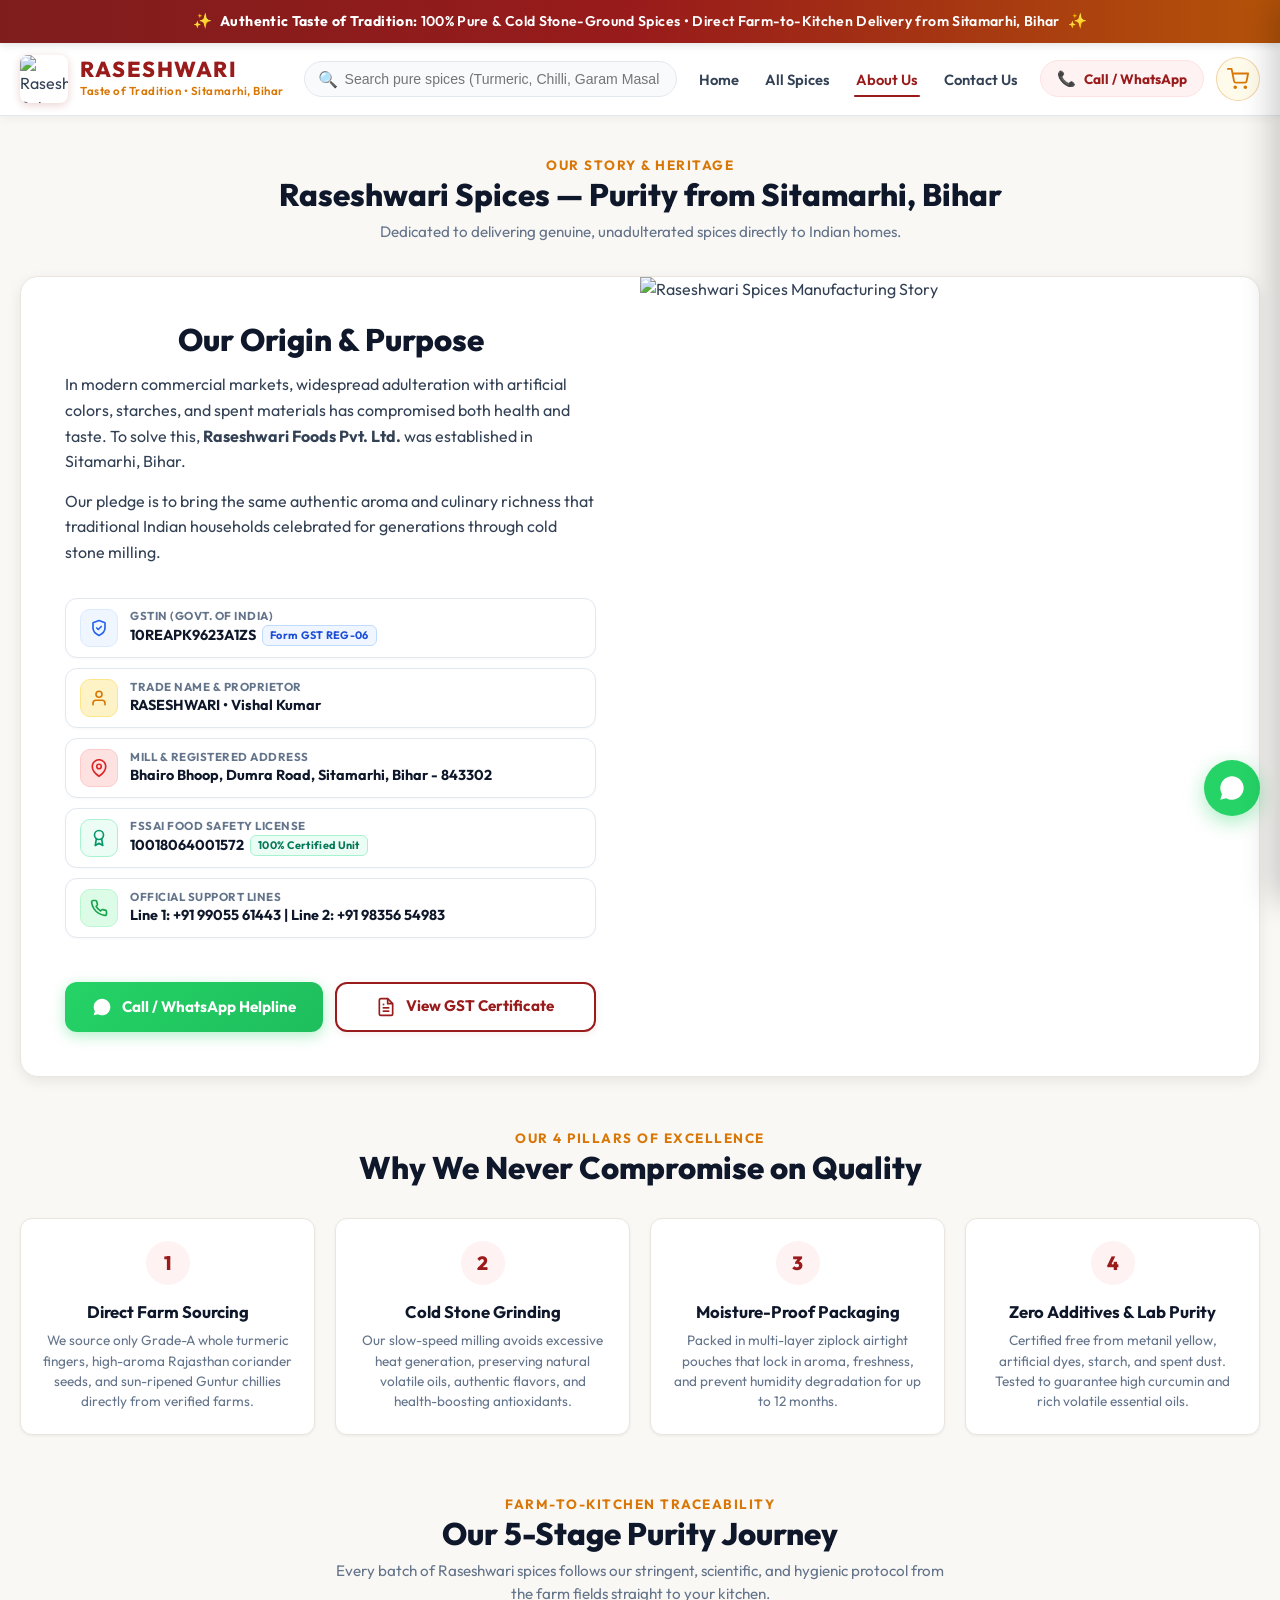
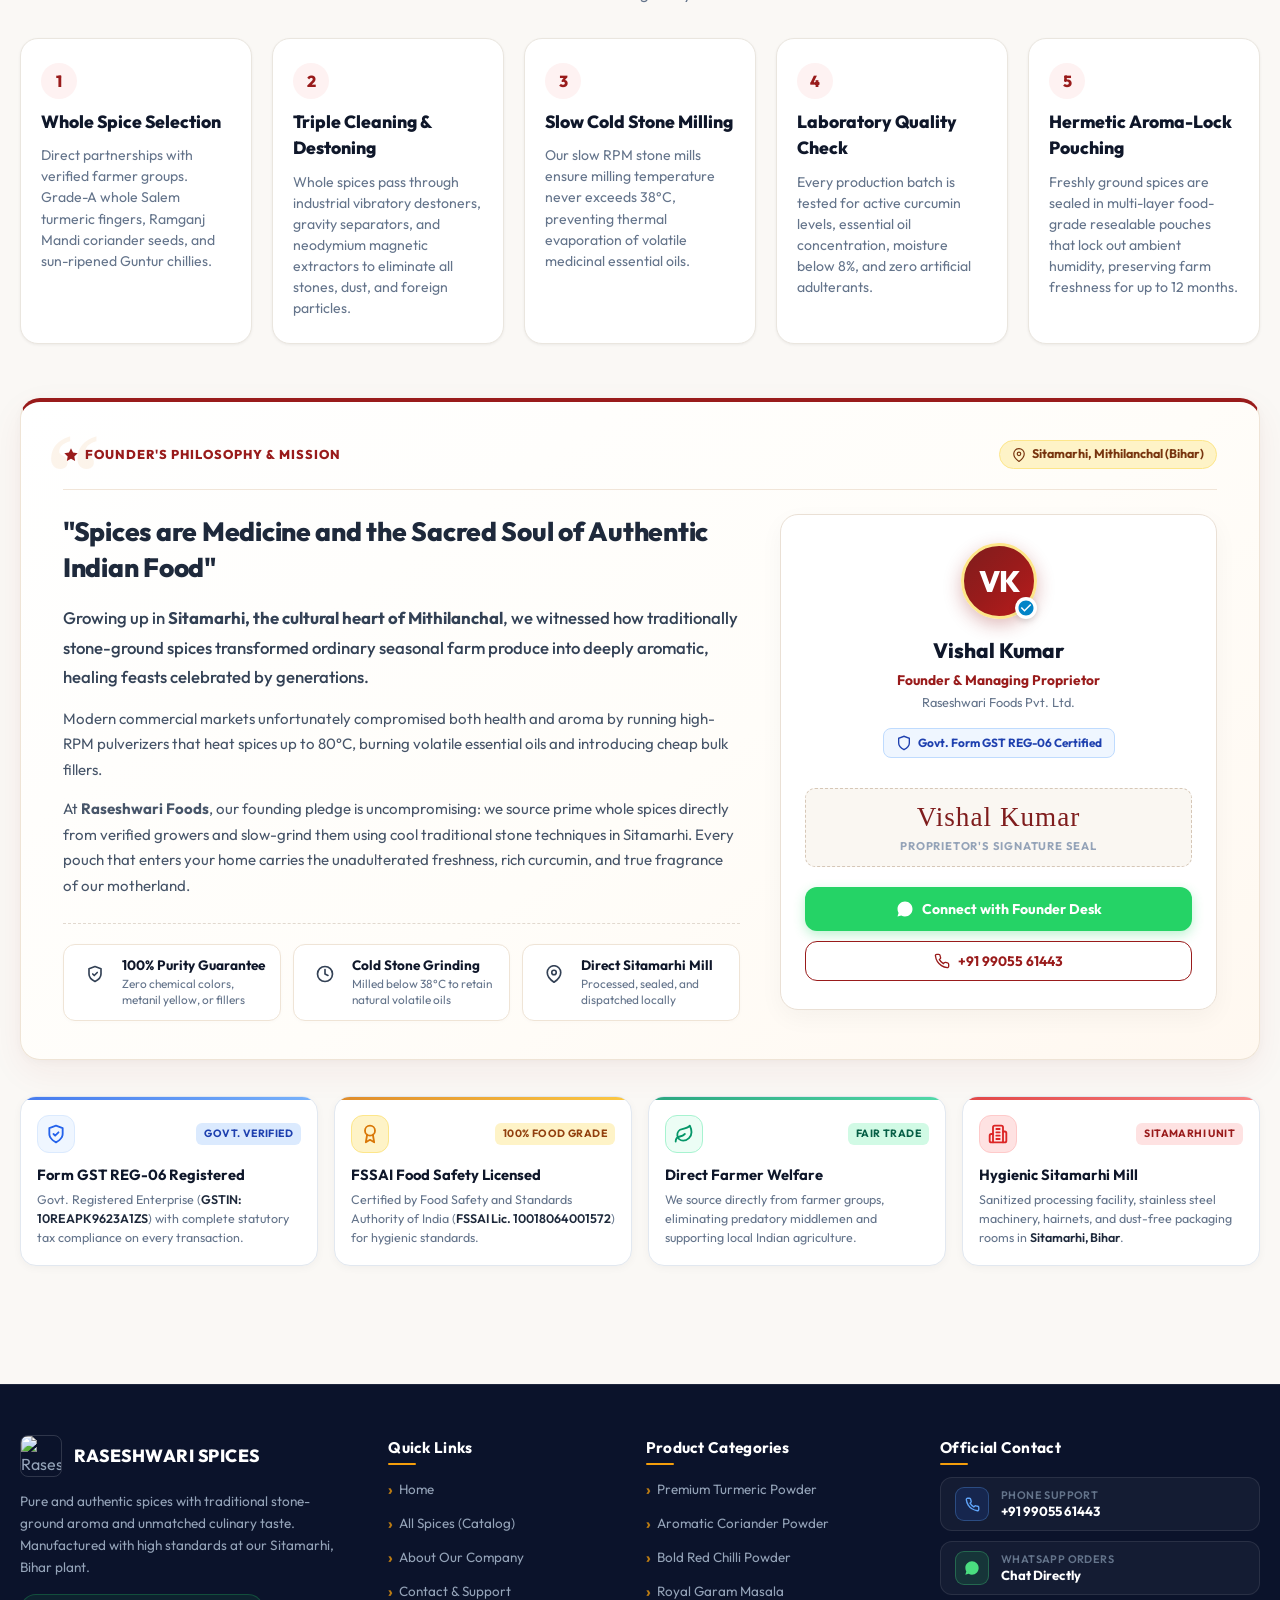
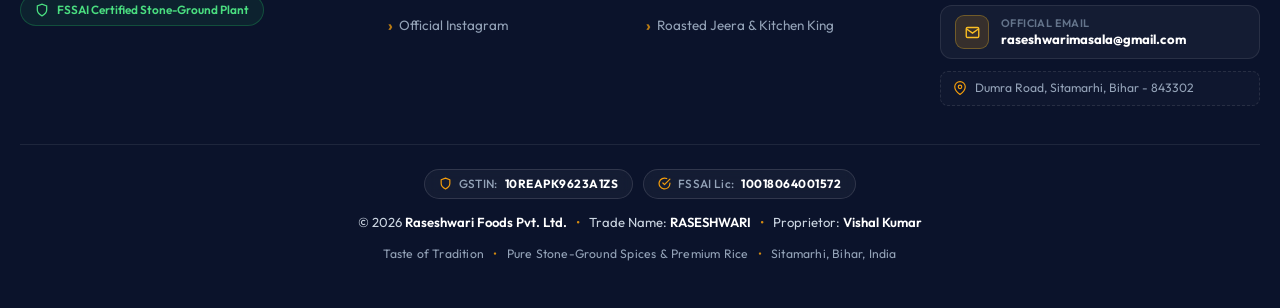
==== commit f2f6e70c: "Add files via upload" ====
--- a/about.html
+++ b/about.html
@@ -62,14 +62,15 @@
           </svg>
           <span class="cart-badge-count" style="display: none;">0</span>
         </button>
-        <a href="https://wa.me/919905561443?text=Hello%20Raseshwari%20Spices,%20I%20want%20to%20order%20pure%20spices."
-          target="_blank" rel="noopener noreferrer" class="btn-header-whatsapp-mobile" title="Chat on WhatsApp"
-          aria-label="WhatsApp Us">
-          <svg width="22" height="22" viewBox="0 0 24 24" fill="currentColor">
+        <button type="button" class="btn-header-call-mobile" onclick="toggleContactModal(true)"
+          title="Call or WhatsApp Helpline" aria-label="Call or WhatsApp Helpline">
+          <svg width="20" height="20" viewBox="0 0 24 24" fill="none" stroke="currentColor" stroke-width="2.2"
+            stroke-linecap="round" stroke-linejoin="round">
             <path
-              d="M12.031 6.172c-3.181 0-5.767 2.586-5.768 5.766-.001 1.298.38 2.27 1.019 3.287l-.582 2.128 2.182-.573c.978.58 1.911.928 3.145.929 3.178 0 5.767-2.587 5.768-5.766.001-3.187-2.575-5.77-5.764-5.771zm3.392 8.244c-.144.405-.837.774-1.17.824-.311.045-.698.077-2.127-.514-1.825-.757-3.003-2.613-3.094-2.735-.091-.122-.74-1.026-.74-1.956 0-.93.488-1.385.661-1.577.173-.192.38-.24.507-.24.126 0 .253.001.364.007.118.006.276-.045.431.328.158.381.543 1.328.591 1.425.048.096.08.209.016.335-.064.126-.096.205-.192.318-.096.113-.203.253-.29.34-.096.096-.197.201-.085.393.112.192.5 1.155 1.074 1.666.738.658 1.36.862 1.552.958.192.096.304.08.416-.048.113-.128.483-.561.611-.753.128-.192.257-.16.432-.096.176.064 1.116.526 1.309.622.192.096.321.144.369.224.048.08.048.465-.096.87zM12 2C6.477 2 2 6.477 2 12c0 1.891.524 3.662 1.436 5.176L2 22l4.982-1.308A9.957 9.957 0 0 0 12 22c5.523 0 10-4.477 10-10S17.523 2 12 2z" />
+              d="M22 16.92v3a2 2 0 0 1-2.18 2 19.79 19.79 0 0 1-8.63-3.07 19.5 19.5 0 0 1-6-6 19.79 19.79 0 0 1-3.07-8.67A2 2 0 0 1 4.11 2h3a2 2 0 0 1 2 1.72 12.84 12.84 0 0 0 .7 2.81 2 2 0 0 1-.45 2.11L8.09 9.91a16 16 0 0 0 6 6l1.27-1.27a2 2 0 0 1 2.11-.45 12.84 12.84 0 0 0 2.81.7A2 2 0 0 1 22 16.92z">
+            </path>
           </svg>
-        </a>
+        </button>
       </div>
     </div>
   </header>
@@ -393,41 +394,80 @@
           </div>
         </div>
       </div>
-        </div>
-      </div>
-
-      <!-- Compliance & Facility Strip -->
-      <div class="payment-trust-grid" style="margin-top: 36px; margin-bottom: 20px;">
-        <div class="payment-trust-card">
-          <div class="payment-trust-icon">🏛️</div>
-          <div>
-            <h4>Form GST REG-06 Registered</h4>
-            <p>Govt. Registered Enterprise (GSTIN: 10REAPK9623A1ZS) with complete statutory tax compliance on every transaction.</p>
-          </div>
-        </div>
-
-        <div class="payment-trust-card">
-          <div class="payment-trust-icon">🏆</div>
-          <div>
-            <h4>FSSAI Food Safety Licensed</h4>
-            <p>Certified by Food Safety and Standards Authority of India (FSSAI Lic. 10018064001572) for hygienic processing standards.</p>
-          </div>
-        </div>
-
-        <div class="payment-trust-card">
-          <div class="payment-trust-icon">🧑‍🌾</div>
-          <div>
-            <h4>Direct Farmer Welfare</h4>
-            <p>We source directly from farmer groups, eliminating predatory middlemen and supporting local Indian agriculture.</p>
-          </div>
-        </div>
-
-        <div class="payment-trust-card">
-          <div class="payment-trust-icon">🧼</div>
-          <div>
-            <h4>Hygienic Sitamarhi Mill</h4>
-            <p>Sanitized processing facility, stainless steel machinery, hairnets, and dust-free packaging rooms in Sitamarhi, Bihar.</p>
-          </div>
+
+      <!-- Compliance & Facility Pillars Strip (Redesigned & Fully Contained) -->
+      <div class="about-compliance-strip">
+        <!-- 1. GST Verification Card -->
+        <div class="about-compliance-card card-gst">
+          <div class="card-head-row">
+            <div class="compliance-icon-badge icon-blue">
+              <svg width="20" height="20" viewBox="0 0 24 24" fill="none" stroke="currentColor" stroke-width="2.2" stroke-linecap="round" stroke-linejoin="round">
+                <path d="M12 22s8-4 8-10V5l-8-3-8 3v7c0 6 8 10 8 10z"/>
+                <polyline points="9 12 11 14 15 10"/>
+              </svg>
+            </div>
+            <span class="compliance-tag tag-blue">Govt. Verified</span>
+          </div>
+          <h4 class="compliance-title">Form GST REG-06 Registered</h4>
+          <p class="compliance-desc">
+            Govt. Registered Enterprise (<strong>GSTIN: 10REAPK9623A1ZS</strong>) with complete statutory tax compliance on every transaction.
+          </p>
+        </div>
+
+        <!-- 2. FSSAI License Card -->
+        <div class="about-compliance-card card-fssai">
+          <div class="card-head-row">
+            <div class="compliance-icon-badge icon-amber">
+              <svg width="20" height="20" viewBox="0 0 24 24" fill="none" stroke="currentColor" stroke-width="2.2" stroke-linecap="round" stroke-linejoin="round">
+                <circle cx="12" cy="8" r="6"/>
+                <path d="M15.477 12.89 17 22l-5-3-5 3 1.523-9.11"/>
+              </svg>
+            </div>
+            <span class="compliance-tag tag-amber">100% Food Grade</span>
+          </div>
+          <h4 class="compliance-title">FSSAI Food Safety Licensed</h4>
+          <p class="compliance-desc">
+            Certified by Food Safety and Standards Authority of India (<strong>FSSAI Lic. 10018064001572</strong>) for hygienic standards.
+          </p>
+        </div>
+
+        <!-- 3. Direct Farmer Welfare Card -->
+        <div class="about-compliance-card card-farmer">
+          <div class="card-head-row">
+            <div class="compliance-icon-badge icon-emerald">
+              <svg width="20" height="20" viewBox="0 0 24 24" fill="none" stroke="currentColor" stroke-width="2.2" stroke-linecap="round" stroke-linejoin="round">
+                <path d="M11 20A7 7 0 0 1 9.8 6.1C15.5 5 17 4.48 19 2c1 2 2 4.18 2 8 0 5.5-4.78 10-10 10Z"/>
+                <path d="M2 21c0-3 1.85-5.36 5.08-6C9.5 14.52 12 13 13 12"/>
+              </svg>
+            </div>
+            <span class="compliance-tag tag-emerald">Fair Trade</span>
+          </div>
+          <h4 class="compliance-title">Direct Farmer Welfare</h4>
+          <p class="compliance-desc">
+            We source directly from farmer groups, eliminating predatory middlemen and supporting local Indian agriculture.
+          </p>
+        </div>
+
+        <!-- 4. Hygienic Sitamarhi Mill Card -->
+        <div class="about-compliance-card card-mill">
+          <div class="card-head-row">
+            <div class="compliance-icon-badge icon-rose">
+              <svg width="20" height="20" viewBox="0 0 24 24" fill="none" stroke="currentColor" stroke-width="2.2" stroke-linecap="round" stroke-linejoin="round">
+                <path d="M6 22V4a2 2 0 0 1 2-2h8a2 2 0 0 1 2 2v18Z"/>
+                <path d="M6 12H4a2 2 0 0 0-2 2v6a2 2 0 0 0 2 2h2"/>
+                <path d="M18 9h2a2 2 0 0 1 2 2v9a2 2 0 0 1-2 2h-2"/>
+                <path d="M10 6h4"/>
+                <path d="M10 10h4"/>
+                <path d="M10 14h4"/>
+                <path d="M10 18h4"/>
+              </svg>
+            </div>
+            <span class="compliance-tag tag-rose">Sitamarhi Unit</span>
+          </div>
+          <h4 class="compliance-title">Hygienic Sitamarhi Mill</h4>
+          <p class="compliance-desc">
+            Sanitized processing facility, stainless steel machinery, hairnets, and dust-free packaging rooms in <strong>Sitamarhi, Bihar</strong>.
+          </p>
         </div>
       </div>
     </div>
@@ -512,7 +552,7 @@
     </svg>
   </button>
 
-  <!-- Mobile Bottom Navigation Bar -->
+    <!-- Mobile Bottom Navigation Bar -->
   <div class="mobile-bottom-nav">
     <a href="index.html" class="mobile-nav-item">
       <svg viewBox="0 0 24 24" fill="none" stroke="currentColor" stroke-width="2">
@@ -539,13 +579,13 @@
       <span>Cart</span>
       <span class="mobile-cart-badge" style="display: none;">0</span>
     </button>
-    <a href="javascript:void(0)" onclick="toggleContactModal(true)" class="mobile-nav-item">
+    <a href="about.html" class="mobile-nav-item active">
       <svg viewBox="0 0 24 24" fill="none" stroke="currentColor" stroke-width="2">
-        <path
-          d="M22 16.92v3a2 2 0 0 1-2.18 2 19.79 19.79 0 0 1-8.63-3.07 19.5 19.5 0 0 1-6-6 19.79 19.79 0 0 1-3.07-8.67A2 2 0 0 1 4.11 2h3a2 2 0 0 1 2 1.72 12.84 12.84 0 0 0 .7 2.81 2 2 0 0 1-.45 2.11L8.09 9.91a16 16 0 0 0 6 6l1.27-1.27a2 2 0 0 1 2.11-.45 12.84 12.84 0 0 0 2.81.7A2 2 0 0 1 22 16.92z">
-        </path>
+        <circle cx="12" cy="12" r="10"></circle>
+        <line x1="12" y1="16" x2="12" y2="12"></line>
+        <line x1="12" y1="8" x2="12.01" y2="8"></line>
       </svg>
-      <span>Call</span>
+      <span>About Us</span>
     </a>
     <a href="contact.html" class="mobile-nav-item">
       <svg viewBox="0 0 24 24" fill="none" stroke="currentColor" stroke-width="2">
@@ -559,35 +599,40 @@
 
   <footer class="site-footer">
     <div class="container">
-      <div class="footer-grid">
+            <div class="footer-grid">
+        <!-- Col 1: Brand & Heritage Mission -->
         <div class="footer-col footer-about">
-          <div style="display: flex; align-items: center; justify-content: center; gap: 10px; margin-bottom: 12px;">
-            <img src="https://lh3.googleusercontent.com/d/17_ILxbUAwr-_-HqExmbNXJlEyY3REHZR" referrerpolicy="no-referrer" alt="Raseshwari Spices"
-              style="width: 38px; height: 38px; border-radius: 6px; object-fit: cover;" />
-            <h4 style="margin-bottom: 0;">RASESHWARI SPICES</h4>
-          </div>
-          <p>Pure and authentic spices with traditional stone-ground aroma and unmatched culinary taste. Manufactured
-            with high standards at our Sitamarhi, Bihar plant.</p>
-          <div class="footer-badge-fssai">
-            <span>🌿 FSSAI Lic. No: <strong>10018064001572</strong></span>
-          </div>
-        </div>
-
+          <div class="footer-brand-title">
+            <img src="https://lh3.googleusercontent.com/d/17_ILxbUAwr-_-HqExmbNXJlEyY3REHZR" referrerpolicy="no-referrer" alt="Raseshwari Spices" class="footer-brand-logo" />
+            <h4>RASESHWARI SPICES</h4>
+          </div>
+          <p class="footer-about-text">
+            Pure and authentic spices with traditional stone-ground aroma and unmatched culinary taste. Manufactured with high standards at our Sitamarhi, Bihar plant.
+          </p>
+          <div class="footer-brand-badge">
+            <svg width="14" height="14" viewBox="0 0 24 24" fill="none" stroke="currentColor" stroke-width="2.2">
+              <path d="M12 22s8-4 8-10V5l-8-3-8 3v7c0 6 8 10 8 10z"/>
+            </svg>
+            <span>FSSAI Certified Stone-Ground Plant</span>
+          </div>
+        </div>
+
+        <!-- Col 2: Quick Links -->
         <div class="footer-col">
-          <h4>Quick Links</h4>
-          <ul class="footer-links">
+          <h4 class="footer-col-header">Quick Links</h4>
+          <ul class="footer-nav-list">
             <li><a href="index.html">Home</a></li>
             <li><a href="products.html">All Spices (Catalog)</a></li>
             <li><a href="about.html">About Our Company</a></li>
             <li><a href="contact.html">Contact & Support</a></li>
-            <li><a href="https://www.instagram.com/p/DWqc5bIj0xq/?stkn=dDNpZzNweTJvaHZm" target="_blank"
-                rel="noopener">📸 Official Instagram</a></li>
+            <li><a href="https://www.instagram.com/p/DWqc5bIj0xq/?stkn=dDNpZzNweTJvaHZm" target="_blank" rel="noopener">Official Instagram</a></li>
           </ul>
         </div>
 
+        <!-- Col 3: Product Categories -->
         <div class="footer-col">
-          <h4>Product Categories</h4>
-          <ul class="footer-links">
+          <h4 class="footer-col-header">Product Categories</h4>
+          <ul class="footer-nav-list">
             <li><a href="products.html">Premium Turmeric Powder</a></li>
             <li><a href="products.html">Aromatic Coriander Powder</a></li>
             <li><a href="products.html">Bold Red Chilli Powder</a></li>
@@ -596,47 +641,86 @@
           </ul>
         </div>
 
+        <!-- Col 4: Official Contact Hub -->
         <div class="footer-col">
-          <h4>Official Contact</h4>
-          <div class="footer-contact-list">
-            <div class="footer-contact-item">
-              <span>🏛️</span>
-              <span><strong>GSTIN:</strong> 10REAPK9623A1ZS | <strong>FSSAI:</strong> 10018064001572</span>
-            </div>
-            <div class="footer-contact-item">
-              <span>📍</span>
-              <span>Bhairo Bhoop, Dumra Road, Sitamarhi, Bihar - 843302</span>
-            </div>
-            <div class="footer-contact-item">
-              <span>📞</span>
-              <div>
-                <strong>Line 1 (Orders & Retail):</strong> <a href="tel:+919905561443">+91 99055 61443</a> (Call &
-                WhatsApp)<br>
-                <strong>Line 2 (Plant & Wholesale):</strong> <a href="tel:+919835654983">+91 98356 54983</a> (Call &
-                WhatsApp)
-              </div>
-            </div>
-            <div class="footer-contact-item">
-              <span>💬</span>
-              <div>
-                <a href="https://wa.me/919905561443" target="_blank" style="margin-right: 8px;">WhatsApp Line 1</a> |
-                <a href="https://wa.me/919835654983" target="_blank">WhatsApp Line 2</a>
-              </div>
-            </div>
-            <div class="footer-contact-item">
-              <span>✉️</span>
-              <a href="mailto:raseshwarimasala@gmail.com" title="Official Business Mail"
-                style="color: #FBBF24; font-weight: 700;">raseshwarimasala@gmail.com</a><br><small
-                style="color: #94A3B8; font-size: 0.76rem;">(Support: raseshwarimasala@gmail.com)</small>
+          <h4 class="footer-col-header">Official Contact</h4>
+          <div class="footer-contact-stack">
+            <!-- Call Helpline -->
+            <a href="tel:+919905561443" class="contact-card-link" title="Call Official Helpline">
+              <div class="contact-icon-box icon-phone">
+                <svg width="15" height="15" viewBox="0 0 24 24" fill="none" stroke="currentColor" stroke-width="2.2">
+                  <path d="M22 16.92v3a2 2 0 0 1-2.18 2 19.79 19.79 0 0 1-8.63-3.07 19.5 19.5 0 0 1-6-6 19.79 19.79 0 0 1-3.07-8.67A2 2 0 0 1 4.11 2h3a2 2 0 0 1 2 1.72 12.84 12.84 0 0 0 .7 2.81 2 2 0 0 1-.45 2.11L8.09 9.91a16 16 0 0 0 6 6l1.27-1.27a2 2 0 0 1 2.11-.45 12.84 12.84 0 0 0 2.81.7A2 2 0 0 1 22 16.92z"/>
+                </svg>
+              </div>
+              <div class="contact-card-info">
+                <span class="info-sub">Phone Support</span>
+                <span class="info-val">+91 99055 61443</span>
+              </div>
+            </a>
+
+            <!-- WhatsApp Direct -->
+            <button type="button" onclick="toggleContactModal(true)" class="contact-card-link" title="Chat on WhatsApp">
+              <div class="contact-icon-box icon-whatsapp">
+                <svg width="16" height="16" viewBox="0 0 24 24" fill="currentColor">
+                  <path d="M12.031 6.172c-3.181 0-5.767 2.586-5.768 5.766-.001 1.298.38 2.27 1.019 3.287l-.582 2.128 2.182-.573c.978.58 1.911.928 3.145.929 3.178 0 5.767-2.587 5.768-5.766.001-3.187-2.575-5.77-5.764-5.771zm3.392 8.244c-.144.405-.837.774-1.17.824-.311.045-.698.077-2.127-.514-1.825-.757-3.003-2.613-3.094-2.735-.091-.122-.74-1.026-.74-1.956 0-.93.488-1.385.661-1.577.173-.192.38-.24.507-.24.126 0 .253.001.364.007.118.006.276-.045.431.328.158.381.543 1.328.591 1.425.048.096.08.209.016.335-.064.126-.096.205-.192.318-.096.113-.203.253-.29.34-.096.096-.197.201-.085.393.112.192.5 1.155 1.074 1.666.738.658 1.36.862 1.552.958.192.096.304.08.416-.048.113-.128.483-.561.611-.753.128-.192.257-.16.432-.096.176.064 1.116.526 1.309.622.192.096.321.144.369.224.048.08.048.465-.096.87zM12 2C6.477 2 2 6.477 2 12c0 1.891.524 3.662 1.436 5.176L2 22l4.982-1.308A9.957 9.957 0 0 0 12 22c5.523 0 10-4.477 10-10S17.523 2 12 2z"/>
+                </svg>
+              </div>
+              <div class="contact-card-info">
+                <span class="info-sub">WhatsApp Orders</span>
+                <span class="info-val">Chat Directly</span>
+              </div>
+            </button>
+
+            <!-- Email -->
+            <a href="mailto:raseshwarimasala@gmail.com" class="contact-card-link" title="Official Email">
+              <div class="contact-icon-box icon-mail">
+                <svg width="15" height="15" viewBox="0 0 24 24" fill="none" stroke="currentColor" stroke-width="2.2">
+                  <path d="M4 4h16c1.1 0 2 .9 2 2v12c0 1.1-.9 2-2 2H4c-1.1 0-2-.9-2-2V6c0-1.1.9-2 2-2z"/>
+                  <polyline points="22,6 12,13 2,6"/>
+                </svg>
+              </div>
+              <div class="contact-card-info">
+                <span class="info-sub">Official Email</span>
+                <span class="info-val">raseshwarimasala@gmail.com</span>
+              </div>
+            </a>
+
+            <!-- Plant Address -->
+            <div class="footer-address-bar">
+              <svg width="14" height="14" viewBox="0 0 24 24" fill="none" stroke="currentColor" stroke-width="2">
+                <path d="M21 10c0 7-9 13-9 13s-9-6-9-13a9 9 0 0 1 18 0z"/>
+                <circle cx="12" cy="10" r="3"/>
+              </svg>
+              <span>Dumra Road, Sitamarhi, Bihar - 843302</span>
             </div>
           </div>
         </div>
       </div>
 
       <div class="footer-bottom">
-        <p>© 2026 Raseshwari Foods Pvt. Ltd. (Trade Name: RASESHWARI • Proprietor: Vishal Kumar) | GSTIN:
-          10REAPK9623A1ZS | FSSAI: 10018064001572</p>
-        <p>Taste of Tradition • Pure Stone-Ground Spices & Premium Rice • Sitamarhi, Bihar, India</p>
+        <div class="footer-legal-badges">
+          <span class="footer-legal-pill">
+            <svg class="legal-icon" viewBox="0 0 24 24" width="13" height="13" fill="none" stroke="currentColor" stroke-width="2.2" stroke-linecap="round" stroke-linejoin="round">
+              <path d="M12 22s8-4 8-10V5l-8-3-8 3v7c0 6 8 10 8 10z"/>
+            </svg>
+            <span class="pill-label">GSTIN:</span>
+            <strong class="pill-val">10REAPK9623A1ZS</strong>
+          </span>
+          <span class="footer-legal-pill">
+            <svg class="legal-icon" viewBox="0 0 24 24" width="13" height="13" fill="none" stroke="currentColor" stroke-width="2.2" stroke-linecap="round" stroke-linejoin="round">
+              <path d="M22 11.08V12a10 10 0 1 1-5.93-9.14"/>
+              <polyline points="22 4 12 14.01 9 11.01"/>
+            </svg>
+            <span class="pill-label">FSSAI Lic:</span>
+            <strong class="pill-val">10018064001572</strong>
+          </span>
+        </div>
+        <p class="footer-company-text">
+          &copy; 2026 <strong>Raseshwari Foods Pvt. Ltd.</strong> <span class="footer-dot">&bull;</span> Trade Name: <strong>RASESHWARI</strong> <span class="footer-dot">&bull;</span> Proprietor: <strong>Vishal Kumar</strong>
+        </p>
+        <p class="footer-tagline-text">
+          Taste of Tradition <span class="footer-dot">&bull;</span> Pure Stone-Ground Spices &amp; Premium Rice <span class="footer-dot">&bull;</span> Sitamarhi, Bihar, India
+        </p>
       </div>
     </div>
   </footer>
@@ -1064,7 +1148,6 @@
       </div>
     </div>
   </div>
-  </div>
 
 </body>
 
--- a/style.css
+++ b/style.css
@@ -345,9 +345,17 @@
 
 /* Layout Utilities */
 .container {
-  max-width: 1280px;
-  margin: 0 auto;
-  padding: 0 20px;
+  width: 100% !important;
+  max-width: 1280px !important;
+  margin: 0 auto !important;
+  padding: 0 20px !important;
+  box-sizing: border-box !important;
+}
+
+@media (max-width: 768px) {
+  .container {
+    padding: 0 14px !important;
+  }
 }
 
 .section {
@@ -398,19 +406,49 @@
   gap: 36px;
 }
 
+/* Hero Badges: Two Clean Micro-Pills (Upper & Niche Responsive) */
 .hero-badge-strip {
   display: inline-flex;
   align-items: center;
-  gap: 8px;
-  padding: 6px 14px;
+  gap: 10px;
+  margin-bottom: 16px;
+  background: transparent;
+  border: none;
+  padding: 0;
+  box-shadow: none;
+}
+
+.hero-badge-pill {
+  display: inline-flex;
+  align-items: center;
+  gap: 6px;
+  padding: 5px 14px;
+  border-radius: var(--radius-full);
+  font-weight: 700;
+  white-space: nowrap;
+  transition: var(--transition);
+}
+
+.hero-badge-pill.pill-purity {
   background: #FFFFFF;
-  border: 1px solid var(--accent);
-  border-radius: var(--radius-full);
+  border: 1.5px solid #16A34A;
+  color: #15803D;
   font-size: 0.82rem;
-  font-weight: 700;
-  color: var(--accent);
-  margin-bottom: 14px;
-  box-shadow: var(--shadow-sm);
+  font-weight: 800;
+  box-shadow: 0 2px 8px rgba(22, 163, 74, 0.1);
+}
+
+.hero-badge-pill.pill-location {
+  background: #FFFFFF;
+  border: 1.5px solid #F59E0B;
+  color: #B45309;
+  font-size: 0.76rem;
+  box-shadow: 0 2px 8px rgba(245, 158, 11, 0.1);
+}
+
+.hero-badge-pill.pill-location svg {
+  color: #F59E0B;
+  flex-shrink: 0;
 }
 
 .hero-heading {
@@ -948,6 +986,7 @@
   color: var(--dark);
   margin-bottom: 14px;
   line-height: 1.2;
+  text-align: center !important;
 }
 
 .heritage-content p {
@@ -1739,113 +1778,318 @@
 
 /* Footer (Desktop Default) */
 .site-footer {
-  background: #0F172A;
-  color: #E2E8F0;
-  padding: 50px 0 22px;
+  background: #0B132B !important;
+  color: #94A3B8;
+  padding: 50px 0 24px;
   margin-top: 50px;
+  border-top: 1px solid rgba(255, 255, 255, 0.08);
 }
 
 .footer-grid {
   display: grid;
-  grid-template-columns: 1.4fr 1fr 1fr 1.2fr;
-  gap: 32px;
-  margin-bottom: 36px;
-}
-
-.footer-col h4 {
-  font-size: 1.02rem;
+  grid-template-columns: 1.35fr 0.9fr 1.05fr 1.3fr;
+  gap: 36px;
+  margin-bottom: 38px;
+}
+
+.footer-brand-title {
+  display: flex;
+  align-items: center;
+  gap: 12px;
+  margin-bottom: 14px;
+}
+
+.footer-brand-logo {
+  width: 42px;
+  height: 42px;
+  border-radius: 8px;
+  object-fit: cover;
+  border: 1px solid rgba(255, 255, 255, 0.15);
+  flex-shrink: 0;
+}
+
+.footer-brand-title h4 {
+  font-size: 1.10rem;
+  font-weight: 800;
+  color: #FFFFFF;
+  margin: 0;
+  letter-spacing: 0.5px;
+}
+
+.footer-about-text {
+  font-size: 0.85rem;
+  color: #94A3B8;
+  line-height: 1.6;
+  margin: 0 0 16px 0;
+}
+
+.footer-brand-badge {
+  display: inline-flex;
+  align-items: center;
+  gap: 8px;
+  background: rgba(37, 211, 102, 0.08);
+  border: 1px solid rgba(37, 211, 102, 0.25);
+  padding: 6px 14px;
+  border-radius: 999px;
+  font-size: 0.74rem;
+  color: #4ADE80;
+  font-weight: 600;
+}
+
+.footer-col-header {
+  font-size: 0.96rem;
   font-weight: 700;
   color: #FFFFFF;
-  margin-bottom: 16px;
+  margin-bottom: 18px;
   position: relative;
-}
-
-.footer-col h4::after {
+  display: inline-block;
+  letter-spacing: 0.3px;
+}
+
+.footer-col-header::after {
   content: '';
   position: absolute;
   bottom: -6px;
   left: 0;
-  width: 32px;
+  width: 28px;
   height: 2px;
-  background: var(--accent);
-}
-
-.footer-about p {
-  font-size: 0.86rem;
-  color: #94A3B8;
-  line-height: 1.6;
-  margin-bottom: 14px;
-}
-
-.footer-badge-fssai {
-  display: inline-flex;
-  align-items: center;
-  gap: 6px;
-  padding: 4px 10px;
-  background: rgba(255,255,255,0.08);
-  border: 1px solid rgba(255,255,255,0.15);
-  border-radius: 6px;
-  font-size: 0.76rem;
-  color: #FDE68A;
-}
-
-.footer-links {
+  background: #F59E0B;
+  border-radius: 2px;
+}
+
+.footer-nav-list {
   list-style: none;
-  display: flex;
-  flex-direction: column;
-  gap: 9px;
-}
-
-.footer-links a {
-  color: #94A3B8;
-  font-size: 0.86rem;
-  transition: var(--transition);
-}
-
-.footer-links a:hover {
-  color: #FFFFFF;
-  padding-left: 4px;
-}
-
-.footer-contact-list {
+  padding: 0;
+  margin: 0;
   display: flex;
   flex-direction: column;
   gap: 10px;
-  font-size: 0.86rem;
+}
+
+.footer-nav-list li a {
   color: #94A3B8;
-}
-
-.footer-contact-item {
-  display: flex;
-  align-items: flex-start;
+  font-size: 0.84rem;
+  text-decoration: none;
+  display: inline-flex;
+  align-items: center;
+  gap: 6px;
+  transition: all 0.2s ease;
+}
+
+.footer-nav-list li a::before {
+  content: '›';
+  color: #F59E0B;
+  font-weight: bold;
+  font-size: 1rem;
+  line-height: 1;
+  opacity: 0.75;
+  transition: transform 0.2s ease;
+}
+
+.footer-nav-list li a:hover {
+  color: #FFFFFF;
+  transform: translateX(4px);
+}
+
+.footer-nav-list li a:hover::before {
+  opacity: 1;
+  transform: translateX(2px);
+}
+
+.footer-contact-stack {
+  display: flex;
+  flex-direction: column;
   gap: 10px;
 }
 
-.footer-contact-item svg {
-  color: var(--accent);
+.contact-card-link {
+  display: flex;
+  align-items: center;
+  gap: 12px;
+  background: rgba(255, 255, 255, 0.04);
+  border: 1px solid rgba(255, 255, 255, 0.09);
+  padding: 9px 14px;
+  border-radius: 12px;
+  text-decoration: none;
+  transition: all 0.2s ease;
+  cursor: pointer;
+  font-family: inherit;
+  width: 100%;
+  box-sizing: border-box;
+  text-align: left;
+}
+
+.contact-card-link:hover {
+  background: rgba(255, 255, 255, 0.08);
+  border-color: rgba(245, 158, 11, 0.45);
+  box-shadow: 0 4px 12px rgba(0, 0, 0, 0.2);
+  transform: translateY(-1px);
+}
+
+.contact-icon-box {
+  width: 34px;
+  height: 34px;
+  min-width: 34px;
+  border-radius: 9px;
+  display: flex;
+  align-items: center;
+  justify-content: center;
   flex-shrink: 0;
+}
+
+.contact-icon-box.icon-phone {
+  background: rgba(37, 99, 235, 0.15);
+  color: #60A5FA;
+  border: 1px solid rgba(96, 165, 250, 0.3);
+}
+
+.contact-icon-box.icon-whatsapp {
+  background: rgba(34, 197, 94, 0.15);
+  color: #4ADE80;
+  border: 1px solid rgba(74, 222, 128, 0.3);
+}
+
+.contact-icon-box.icon-mail {
+  background: rgba(245, 158, 11, 0.15);
+  color: #FBBF24;
+  border: 1px solid rgba(251, 191, 36, 0.3);
+}
+
+.contact-card-info {
+  display: flex;
+  flex-direction: column;
+  gap: 1px;
+  min-width: 0;
+}
+
+.contact-card-info .info-sub {
+  font-size: 0.68rem;
+  color: #64748B;
+  text-transform: uppercase;
+  letter-spacing: 0.4px;
+  font-weight: 600;
+  line-height: 1.2;
+}
+
+.contact-card-info .info-val {
+  font-size: 0.82rem;
+  font-weight: 700;
+  color: #FFFFFF;
+  white-space: nowrap;
+  overflow: hidden;
+  text-overflow: ellipsis;
+  line-height: 1.3;
+}
+
+.footer-address-bar {
+  display: flex;
+  align-items: center;
+  gap: 8px;
+  font-size: 0.76rem;
+  color: #94A3B8;
+  padding: 7px 12px;
+  background: rgba(255, 255, 255, 0.02);
+  border-radius: 8px;
+  border: 1px dashed rgba(255, 255, 255, 0.1);
   margin-top: 2px;
-}
-
-.footer-contact-item a {
+  box-sizing: border-box;
+}
+
+.footer-address-bar svg {
+  color: #F59E0B;
+  flex-shrink: 0;
+}
+
+/* =====================================================================
+   FOOTER BOTTOM - REDESIGNED PREMIUM CENTERED LAYOUT
+   ===================================================================== */
+.footer-bottom {
+  border-top: 1px solid rgba(255, 255, 255, 0.08);
+  padding: 24px 16px 20px;
+  display: flex !important;
+  flex-direction: column !important;
+  justify-content: center !important;
+  align-items: center !important;
+  text-align: center !important;
+  gap: 12px !important;
+  width: 100% !important;
+  box-sizing: border-box !important;
+}
+
+.footer-legal-badges {
+  display: inline-flex;
+  flex-wrap: wrap;
+  justify-content: center;
+  align-items: center;
+  gap: 10px;
+  margin-bottom: 2px;
+}
+
+.footer-legal-pill {
+  display: inline-flex;
+  align-items: center;
+  gap: 7px;
+  background: rgba(255, 255, 255, 0.04);
+  border: 1px solid rgba(255, 255, 255, 0.12);
+  padding: 5px 14px;
+  border-radius: 999px;
+  font-size: 0.74rem;
   color: #E2E8F0;
-  transition: var(--transition);
-}
-
-.footer-contact-item a:hover {
+  backdrop-filter: blur(6px);
+  transition: all 0.25s ease;
+  letter-spacing: 0.3px;
+}
+
+.footer-legal-pill:hover {
+  background: rgba(255, 255, 255, 0.08);
+  border-color: rgba(245, 158, 11, 0.45);
+  box-shadow: 0 4px 12px rgba(0, 0, 0, 0.25);
+  transform: translateY(-1px);
+}
+
+.footer-legal-pill .legal-icon {
   color: #F59E0B;
-}
-
-.footer-bottom {
-  border-top: 1px solid rgba(255,255,255,0.1);
-  padding-top: 18px;
-  display: flex;
-  justify-content: space-between;
-  align-items: center;
-  font-size: 0.78rem;
-  color: #64748B;
-  flex-wrap: wrap;
-  gap: 12px;
+  flex-shrink: 0;
+}
+
+.footer-legal-pill .pill-label {
+  color: #94A3B8;
+  font-weight: 500;
+}
+
+.footer-legal-pill .pill-val {
+  color: #FFFFFF;
+  font-weight: 700;
+  letter-spacing: 0.5px;
+}
+
+.footer-company-text {
+  font-size: 0.82rem;
+  color: #CBD5E1;
+  margin: 0;
+  line-height: 1.6;
+  text-align: center !important;
+}
+
+.footer-company-text strong {
+  color: #FFFFFF;
+  font-weight: 600;
+}
+
+.footer-tagline-text {
+  font-size: 0.76rem;
+  color: #94A3B8;
+  margin: 0;
+  line-height: 1.5;
+  text-align: center !important;
+  letter-spacing: 0.2px;
+}
+
+.footer-dot {
+  display: inline-block;
+  margin: 0 6px;
+  color: #F59E0B;
+  opacity: 0.85;
 }
 
 /* Toast Notifications - Ultra-Compact & Premium Design */
@@ -1981,23 +2225,27 @@
     display: none !important;
   }
 
-  .btn-header-whatsapp-mobile {
+  .btn-header-call-mobile {
     display: flex !important;
     align-items: center !important;
     justify-content: center !important;
     width: 38px !important;
     height: 38px !important;
     border-radius: 50% !important;
-    background: #25D366 !important;
+    background: linear-gradient(135deg, #16A34A, #15803D) !important;
     color: #FFFFFF !important;
-    box-shadow: 0 3px 10px rgba(37, 211, 102, 0.35) !important;
+    box-shadow: 0 3px 10px rgba(22, 163, 74, 0.35) !important;
     text-decoration: none !important;
     transition: var(--transition) !important;
     flex-shrink: 0 !important;
-  }
-
-  .btn-header-whatsapp-mobile:hover {
-    background: #128C7E !important;
+    border: none !important;
+    cursor: pointer !important;
+    padding: 0 !important;
+    outline: none !important;
+  }
+
+  .btn-header-call-mobile:hover {
+    background: #15803D !important;
     transform: scale(1.05) !important;
   }
 
@@ -2134,6 +2382,37 @@
     border: 1.5px solid #FFFFFF !important;
   }
 
+  /* Hero Badges Stacked and Centered on Mobile */
+  .hero-text-block {
+    text-align: center !important;
+    display: flex !important;
+    flex-direction: column !important;
+    align-items: center !important;
+  }
+
+  .hero-badge-strip {
+    display: inline-flex !important;
+    flex-direction: column !important;
+    align-items: center !important;
+    justify-content: center !important;
+    gap: 6px !important;
+    margin: 0 auto 14px auto !important;
+  }
+
+  .hero-heading {
+    text-align: center !important;
+  }
+
+  .hero-desc {
+    text-align: center !important;
+    margin-left: auto !important;
+    margin-right: auto !important;
+  }
+
+  .hero-highlights {
+    justify-content: center !important;
+  }
+
   /* 5. HERO BUTTONS: SIDE BY SIDE ("amne samne") WITH COMPACT TEXT */
   .hero-actions {
     display: flex !important;
@@ -2241,7 +2520,7 @@
   /* 7. ALL FOOTER ELEMENTS CENTERED */
   .site-footer {
     text-align: center !important;
-    padding: 40px 0 20px !important;
+    padding: 40px 0 85px !important;
   }
 
   .footer-grid {
@@ -2309,6 +2588,63 @@
     align-items: center !important;
     max-width: 320px !important;
     margin: 0 auto !important;
+  }
+
+  .footer-brand-title {
+    justify-content: center !important;
+  }
+
+  .footer-col-header::after {
+    left: 50% !important;
+    transform: translateX(-50%) !important;
+  }
+
+  .footer-nav-list {
+    align-items: center !important;
+    text-align: center !important;
+    width: 100% !important;
+  }
+
+  .footer-nav-list li a {
+    justify-content: center !important;
+  }
+
+  .footer-contact-stack {
+    width: 100% !important;
+    max-width: 320px !important;
+    margin: 0 auto !important;
+  }
+
+  .contact-card-link {
+    justify-content: flex-start !important;
+  }
+
+  .footer-address-bar {
+    justify-content: center !important;
+    text-align: center !important;
+  }
+
+  .footer-email-item .footer-email-link {
+    display: inline-flex !important;
+    align-items: center !important;
+    justify-content: center !important;
+    text-align: center !important;
+    gap: 8px !important;
+    color: #FBBF24 !important;
+    font-size: 0.92rem !important;
+    font-weight: 700 !important;
+    text-decoration: none !important;
+    padding: 7px 16px !important;
+    border-radius: 20px !important;
+    background: rgba(251, 191, 36, 0.09) !important;
+    border: 1px solid rgba(251, 191, 36, 0.25) !important;
+    letter-spacing: 0.2px !important;
+    box-shadow: 0 2px 8px rgba(0, 0, 0, 0.2) !important;
+  }
+
+  .footer-email-item .footer-email-link:hover {
+    background: rgba(251, 191, 36, 0.2) !important;
+    color: #FFFFFF !important;
   }
 
   .footer-bottom {
@@ -3774,9 +4110,10 @@
 }
 
 
-/* WhatsApp mobile header button hidden on desktop */
+/* WhatsApp & Call mobile header button hidden on desktop */
 @media (min-width: 992px) {
-  .btn-header-whatsapp-mobile {
+  .btn-header-whatsapp-mobile,
+  .btn-header-call-mobile {
     display: none !important;
   }
 }
@@ -6184,6 +6521,10 @@
     padding: 22px 18px !important;
   }
 
+  .heritage-content h2 {
+    text-align: center !important;
+  }
+
   .founder-philosophy-card {
     padding: 22px 18px !important;
     margin-bottom: 28px !important;
@@ -6710,3 +7051,155 @@
     left: 12px !important;
   }
 }
+
+/* =====================================================================
+   COMPLIANCE & FACILITY PILLARS STRIP (REDESIGNED & BOUNDARY SAFE)
+   ===================================================================== */
+.about-compliance-strip {
+  display: grid !important;
+  grid-template-columns: repeat(4, minmax(0, 1fr)) !important;
+  gap: 16px !important;
+  margin-top: 36px !important;
+  margin-bottom: 24px !important;
+  width: 100% !important;
+  max-width: 100% !important;
+  box-sizing: border-box !important;
+}
+
+.about-compliance-card {
+  background: #FFFFFF !important;
+  border: 1px solid #E2E8F0 !important;
+  border-radius: 16px !important;
+  padding: 18px 16px !important;
+  box-shadow: 0 2px 8px rgba(0, 0, 0, 0.04) !important;
+  display: flex !important;
+  flex-direction: column !important;
+  transition: all 0.25s cubic-bezier(0.16, 1, 0.3, 1) !important;
+  box-sizing: border-box !important;
+  position: relative !important;
+  overflow: hidden !important;
+  min-width: 0 !important;
+  width: 100% !important;
+}
+
+.about-compliance-card::before {
+  content: "" !important;
+  position: absolute !important;
+  top: 0 !important;
+  left: 0 !important;
+  right: 0 !important;
+  height: 3px !important;
+  opacity: 0.85 !important;
+  transition: opacity 0.25s ease !important;
+}
+
+.about-compliance-card.card-gst::before { background: linear-gradient(90deg, #2563EB, #60A5FA) !important; }
+.about-compliance-card.card-fssai::before { background: linear-gradient(90deg, #D97706, #FBBF24) !important; }
+.about-compliance-card.card-farmer::before { background: linear-gradient(90deg, #059669, #34D399) !important; }
+.about-compliance-card.card-mill::before { background: linear-gradient(90deg, #DC2626, #F87171) !important; }
+
+.about-compliance-card:hover {
+  transform: translateY(-3px) !important;
+  box-shadow: 0 10px 24px -4px rgba(0, 0, 0, 0.08) !important;
+  border-color: #CBD5E1 !important;
+}
+
+.card-head-row {
+  display: flex !important;
+  align-items: center !important;
+  justify-content: space-between !important;
+  margin-bottom: 12px !important;
+  gap: 8px !important;
+  width: 100% !important;
+  flex-wrap: wrap !important;
+}
+
+.compliance-icon-badge {
+  width: 38px !important;
+  height: 38px !important;
+  min-width: 38px !important;
+  border-radius: 12px !important;
+  display: flex !important;
+  align-items: center !important;
+  justify-content: center !important;
+  flex-shrink: 0 !important;
+}
+
+.compliance-icon-badge.icon-blue {
+  background: #EFF6FF !important;
+  color: #2563EB !important;
+  border: 1px solid #DBEAFE !important;
+}
+
+.compliance-icon-badge.icon-amber {
+  background: #FEF3C7 !important;
+  color: #D97706 !important;
+  border: 1px solid #FDE68A !important;
+}
+
+.compliance-icon-badge.icon-emerald {
+  background: #ECFDF5 !important;
+  color: #059669 !important;
+  border: 1px solid #A7F3D0 !important;
+}
+
+.compliance-icon-badge.icon-rose {
+  background: #FEE2E2 !important;
+  color: #DC2626 !important;
+  border: 1px solid #FECACA !important;
+}
+
+.compliance-tag {
+  font-size: 0.66rem !important;
+  font-weight: 700 !important;
+  text-transform: uppercase !important;
+  letter-spacing: 0.4px !important;
+  padding: 3px 8px !important;
+  border-radius: 6px !important;
+  white-space: nowrap !important;
+}
+
+.compliance-tag.tag-blue { background: #DBEAFE !important; color: #1E40AF !important; }
+.compliance-tag.tag-amber { background: #FEF3C7 !important; color: #92400E !important; }
+.compliance-tag.tag-emerald { background: #D1FAE5 !important; color: #065F46 !important; }
+.compliance-tag.tag-rose { background: #FEE2E2 !important; color: #991B1B !important; }
+
+.compliance-title {
+  font-size: 0.92rem !important;
+  font-weight: 700 !important;
+  color: #0F172A !important;
+  margin: 0 0 6px 0 !important;
+  line-height: 1.35 !important;
+  word-break: break-word !important;
+}
+
+.compliance-desc {
+  font-size: 0.78rem !important;
+  color: #64748B !important;
+  line-height: 1.5 !important;
+  margin: 0 !important;
+  word-break: break-word !important;
+  overflow-wrap: break-word !important;
+}
+
+.compliance-desc strong {
+  color: #1E293B !important;
+  font-weight: 600 !important;
+}
+
+@media (max-width: 1024px) {
+  .about-compliance-strip {
+    grid-template-columns: repeat(2, minmax(0, 1fr)) !important;
+    gap: 14px !important;
+  }
+}
+
+@media (max-width: 640px) {
+  .about-compliance-strip {
+    grid-template-columns: 1fr !important;
+    gap: 12px !important;
+  }
+  .about-compliance-card {
+    padding: 16px 14px !important;
+  }
+}
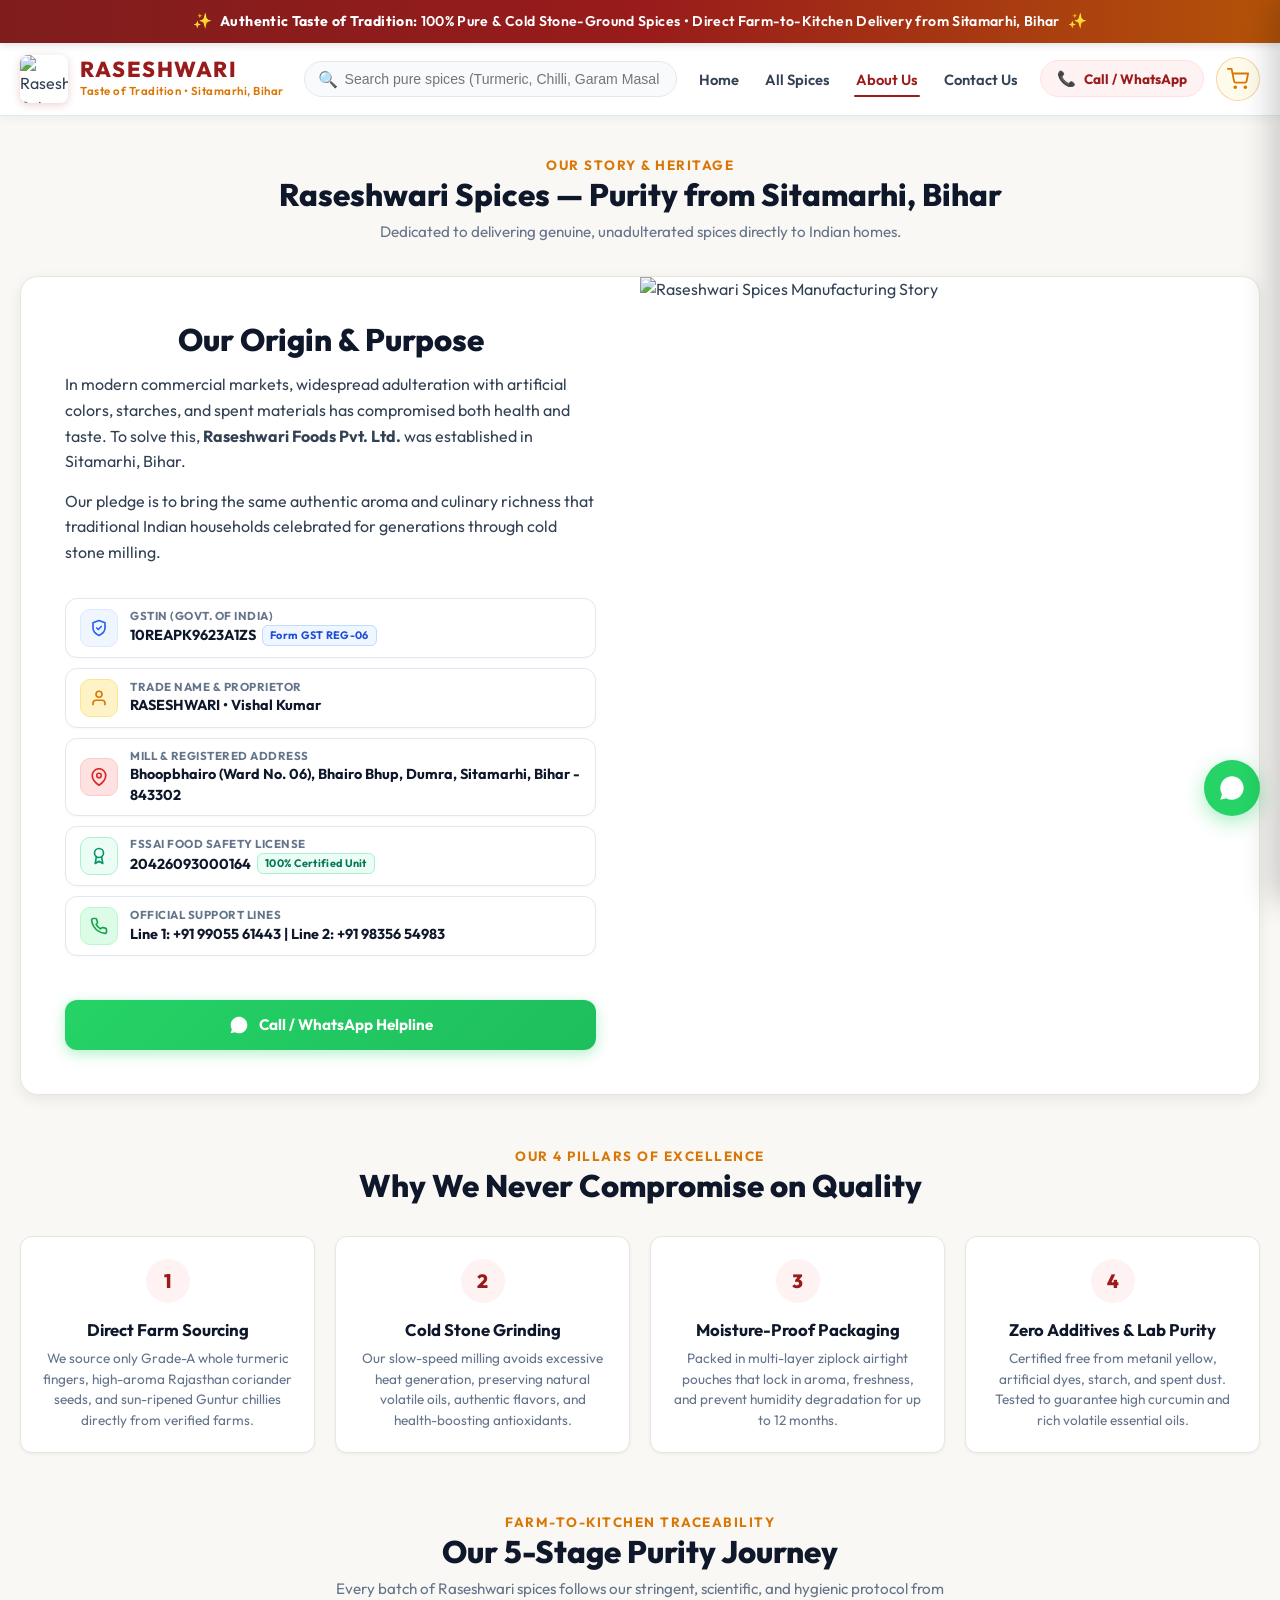
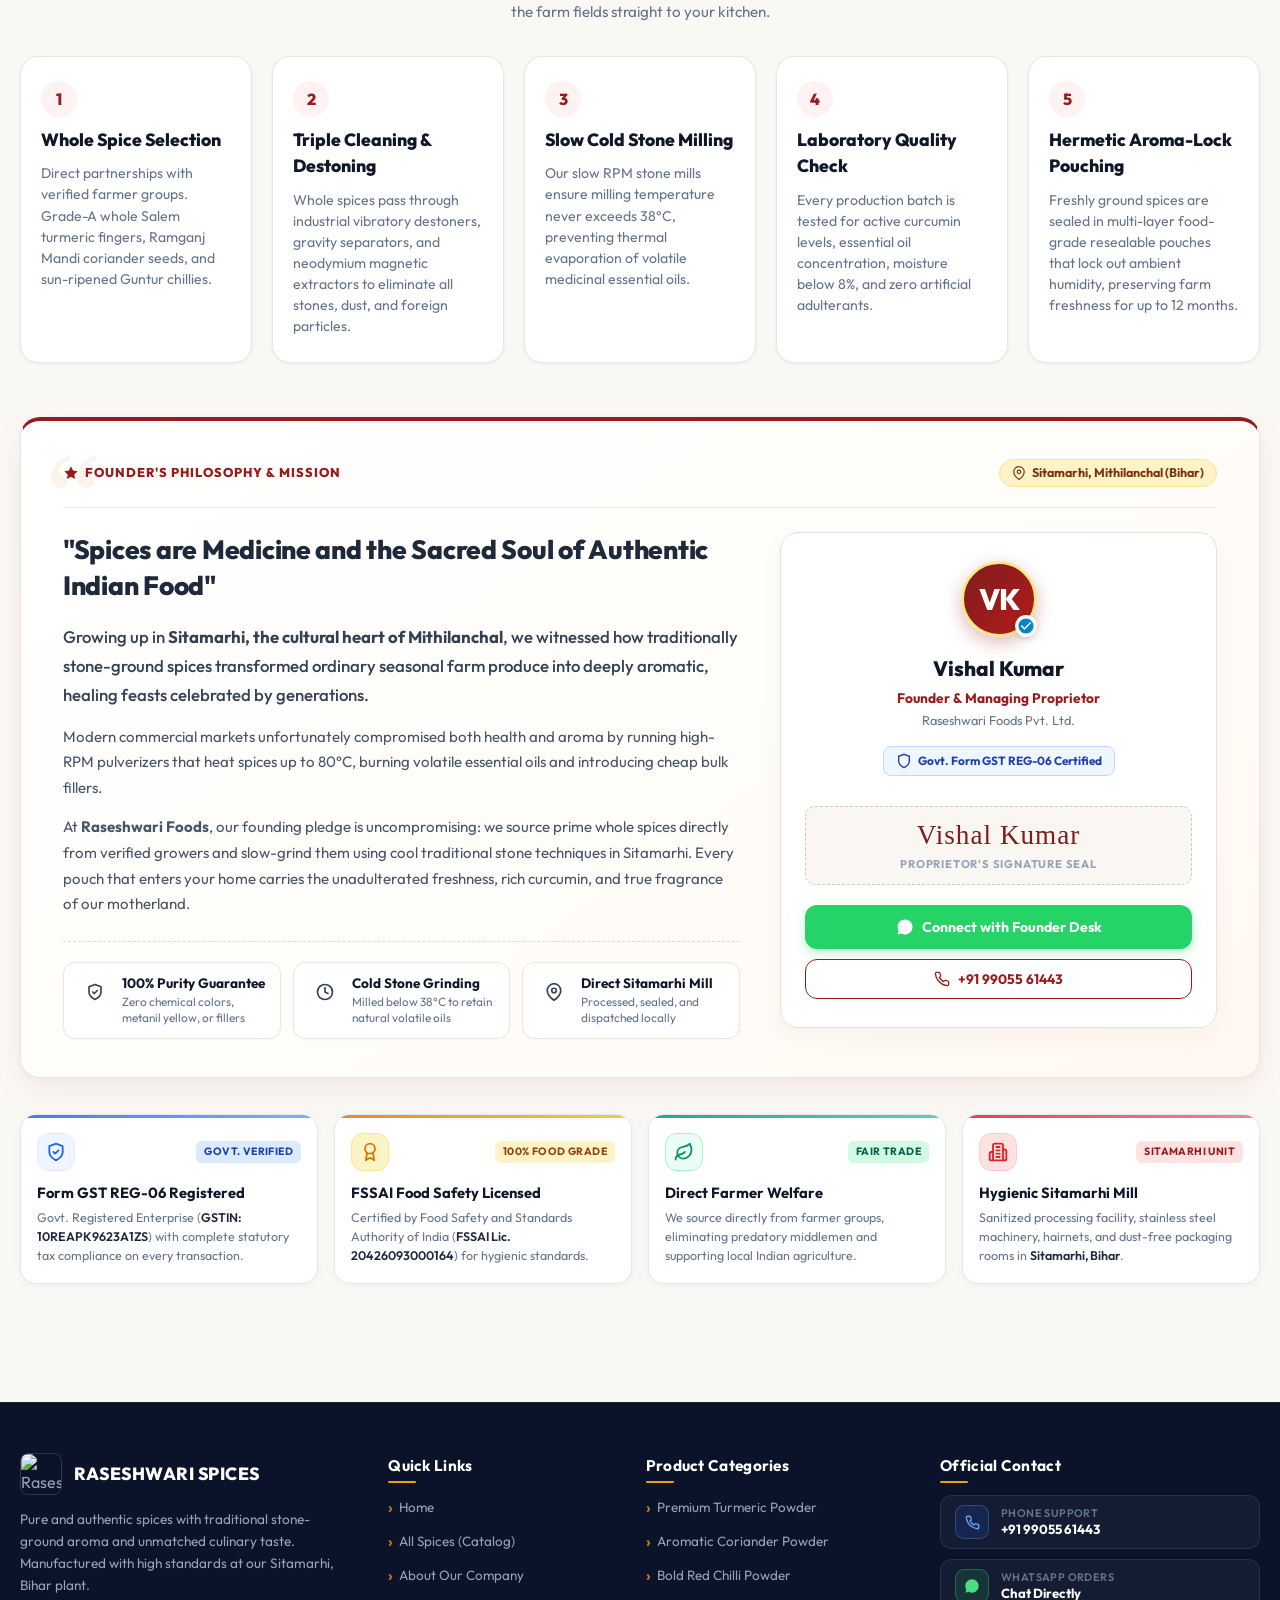
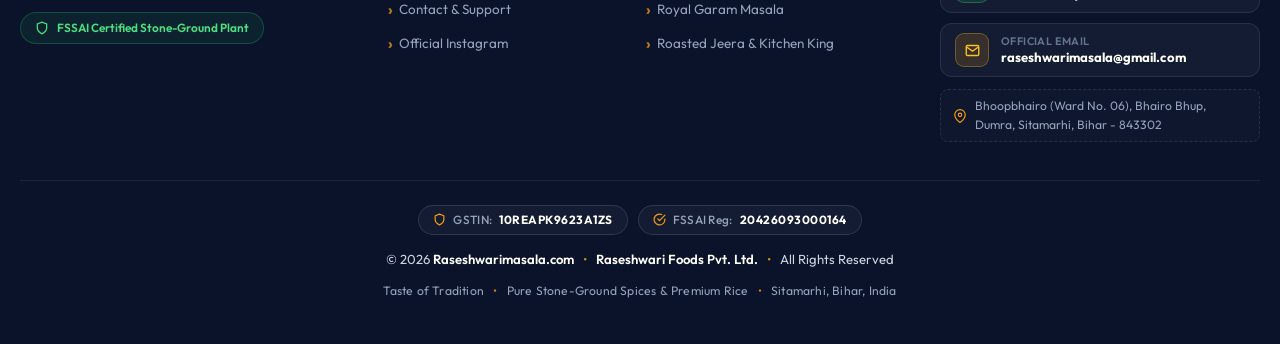
==== commit 3669ee40: "Add files via upload" ====
--- a/about.html
+++ b/about.html
@@ -7,8 +7,8 @@
   <meta name="viewport" content="width=device-width, initial-scale=1.0, maximum-scale=1.0, user-scalable=no">
   <title>About Us - Raseshwari Spices Sitamarhi, Bihar</title>
   <meta name="description"
-    content="Discover Raseshwari Foods Pvt. Ltd., Plot No. 12 Industrial Area, Sitamarhi, Bihar. Learn about our traditional stone-ground milling, FSSAI certified purity, and quality commitment.">
-  <link rel="stylesheet" href="style.css?v=5.3">
+    content="Discover Raseshwari Foods Pvt. Ltd., Bhoopbhairo (Ward No. 06), Bhairo Bhup, Dumra, Sitamarhi, Bihar. Learn about our traditional stone-ground milling, FSSAI certified purity, and quality commitment.">
+  <link rel="stylesheet" href="style.css?v=5.6">
 </head>
 
 <body>
@@ -47,7 +47,7 @@
       </ul>
 
       <div class="header-actions">
-        <button type="button" class="btn-header-contact" onclick="toggleContactModal(true)"
+<button type="button" class="btn-header-contact" onclick="toggleContactModal(true)"
           title="Call or WhatsApp Helpline" aria-label="Helpline Options">
           <span class="btn-contact-icon">📞</span>
           <span>Call / WhatsApp</span>
@@ -135,7 +135,7 @@
               </span>
               <div class="heritage-spec-body">
                 <span class="heritage-spec-label">Mill & Registered Address</span>
-                <span class="heritage-spec-val">Bhairo Bhoop, Dumra Road, Sitamarhi, Bihar - 843302</span>
+                <span class="heritage-spec-val">Bhoopbhairo (Ward No. 06), Bhairo Bhup, Dumra, Sitamarhi, Bihar - 843302</span>
               </div>
             </div>
 
@@ -149,7 +149,7 @@
               </span>
               <div class="heritage-spec-body">
                 <span class="heritage-spec-label">FSSAI Food Safety License</span>
-                <span class="heritage-spec-val">10018064001572 <span class="spec-tag green">100% Certified Unit</span></span>
+                <span class="heritage-spec-val">20426093000164 <span class="spec-tag green">100% Certified Unit</span></span>
               </div>
             </div>
 
@@ -175,17 +175,7 @@
               </svg>
               <span>Call / WhatsApp Helpline</span>
             </button>
-            <a href="gst-certificate-raseshwari.pdf" target="_blank" class="btn-heritage-secondary"
-              title="View Govt. GST Certificate">
-              <svg width="20" height="20" viewBox="0 0 24 24" fill="none" stroke="currentColor" stroke-width="2">
-                <path d="M14 2H6a2 2 0 0 0-2 2v16a2 2 0 0 0 2 2h12a2 2 0 0 0 2-2V8z"></path>
-                <polyline points="14 2 14 8 20 8"></polyline>
-                <line x1="16" y1="13" x2="8" y2="13"></line>
-                <line x1="16" y1="17" x2="8" y2="17"></line>
-                <polyline points="10 9 9 9 8 9"></polyline>
-              </svg>
-              <span>View GST Certificate</span>
-            </a>
+
           </div>
         </div>
       <div class="heritage-img-box">
@@ -427,7 +417,7 @@
           </div>
           <h4 class="compliance-title">FSSAI Food Safety Licensed</h4>
           <p class="compliance-desc">
-            Certified by Food Safety and Standards Authority of India (<strong>FSSAI Lic. 10018064001572</strong>) for hygienic standards.
+            Certified by Food Safety and Standards Authority of India (<strong>FSSAI Lic. 20426093000164</strong>) for hygienic standards.
           </p>
         </div>
 
@@ -691,7 +681,7 @@
                 <path d="M21 10c0 7-9 13-9 13s-9-6-9-13a9 9 0 0 1 18 0z"/>
                 <circle cx="12" cy="10" r="3"/>
               </svg>
-              <span>Dumra Road, Sitamarhi, Bihar - 843302</span>
+              <span>Bhoopbhairo (Ward No. 06), Bhairo Bhup, Dumra, Sitamarhi, Bihar - 843302</span>
             </div>
           </div>
         </div>
@@ -699,24 +689,24 @@
 
       <div class="footer-bottom">
         <div class="footer-legal-badges">
-          <span class="footer-legal-pill">
+          <span class="footer-legal-pill" title="Government GSTIN Registration Number">
             <svg class="legal-icon" viewBox="0 0 24 24" width="13" height="13" fill="none" stroke="currentColor" stroke-width="2.2" stroke-linecap="round" stroke-linejoin="round">
               <path d="M12 22s8-4 8-10V5l-8-3-8 3v7c0 6 8 10 8 10z"/>
             </svg>
             <span class="pill-label">GSTIN:</span>
             <strong class="pill-val">10REAPK9623A1ZS</strong>
           </span>
-          <span class="footer-legal-pill">
+          <span class="footer-legal-pill" title="Food Safety and Standards Authority of India Registration">
             <svg class="legal-icon" viewBox="0 0 24 24" width="13" height="13" fill="none" stroke="currentColor" stroke-width="2.2" stroke-linecap="round" stroke-linejoin="round">
               <path d="M22 11.08V12a10 10 0 1 1-5.93-9.14"/>
               <polyline points="22 4 12 14.01 9 11.01"/>
             </svg>
-            <span class="pill-label">FSSAI Lic:</span>
-            <strong class="pill-val">10018064001572</strong>
+            <span class="pill-label">FSSAI Reg:</span>
+            <strong class="pill-val">20426093000164</strong>
           </span>
         </div>
         <p class="footer-company-text">
-          &copy; 2026 <strong>Raseshwari Foods Pvt. Ltd.</strong> <span class="footer-dot">&bull;</span> Trade Name: <strong>RASESHWARI</strong> <span class="footer-dot">&bull;</span> Proprietor: <strong>Vishal Kumar</strong>
+          &copy; 2026 <strong>Raseshwarimasala.com</strong> <span class="footer-dot">&bull;</span> <strong>Raseshwari Foods Pvt. Ltd.</strong> <span class="footer-dot">&bull;</span> All Rights Reserved
         </p>
         <p class="footer-tagline-text">
           Taste of Tradition <span class="footer-dot">&bull;</span> Pure Stone-Ground Spices &amp; Premium Rice <span class="footer-dot">&bull;</span> Sitamarhi, Bihar, India
@@ -724,10 +714,7 @@
       </div>
     </div>
   </footer>
-
-
-  <script src="html2pdf.bundle.min.js"></script>
-  <script src="app.js?v=6.3"></script>
+  <script src="app.js?v=7.0"></script>
 
   <!-- Detailed Delivery Address Modal -->
   <div class="delivery-modal-overlay" id="delivery-modal-overlay" onclick="closeDeliveryModal(event)">
@@ -769,12 +756,12 @@
       <form class="delivery-modal-form" id="delivery-details-form" onsubmit="handleConfirmOrder(event)" novalidate>
         <div class="modal-form-row">
           <div class="modal-field">
-            <label for="cust-name-input">Full Name <span class="req-star">*</span></label>
+            <label for="cust-name-input">Full Name <span class="req-star">*</span><span class="valid-check" title="Verified">✓</span></label>
             <input type="text" id="cust-name-input" placeholder="e.g. Ramesh Kumar" required autocomplete="name" />
             <span class="field-error-text" id="cust-name-error" style="display: none;"></span>
           </div>
           <div class="modal-field">
-            <label for="cust-phone-input">Mobile / WhatsApp No. <span class="req-star">*</span></label>
+            <label for="cust-phone-input">Mobile / WhatsApp No. <span class="req-star">*</span><span class="valid-check" title="Verified">✓</span></label>
             <div class="phone-input-group" id="cust-phone-group">
               <span class="country-code-badge" title="India (+91)">
                 <span class="flag-icon">🇮🇳</span>
@@ -787,30 +774,30 @@
         </div>
 
         <div class="modal-field">
-          <label for="cust-flat-input">Flat / House No., Apartment & Street <span class="req-star">*</span></label>
+          <label for="cust-flat-input">Flat / House No., Apartment & Street <span class="req-star">*</span><span class="valid-check" title="Verified">✓</span></label>
           <input type="text" id="cust-flat-input" placeholder="e.g. House No. 24, Main Road, Gali No. 2" required />
           <span class="field-error-text" id="cust-flat-error" style="display: none;"></span>
         </div>
 
         <div class="modal-field">
-          <label for="cust-landmark-input">Area, Colony & Landmark <span class="req-star">*</span></label>
+          <label for="cust-landmark-input">Area, Colony & Landmark <span class="req-star">*</span><span class="valid-check" title="Verified">✓</span></label>
           <input type="text" id="cust-landmark-input" placeholder="e.g. Near Gandhi Chowk, Station Road" required />
           <span class="field-error-text" id="cust-landmark-error" style="display: none;"></span>
         </div>
 
         <div class="modal-form-row three-col">
           <div class="modal-field">
-            <label for="cust-city-input">City / District <span class="req-star">*</span></label>
+            <label for="cust-city-input">City / District <span class="req-star">*</span><span class="valid-check" title="Verified">✓</span></label>
             <input type="text" id="cust-city-input" value="Sitamarhi" required />
             <span class="field-error-text" id="cust-city-error" style="display: none;"></span>
           </div>
           <div class="modal-field">
-            <label for="cust-state-input">State <span class="req-star">*</span></label>
+            <label for="cust-state-input">State <span class="req-star">*</span><span class="valid-check" title="Verified">✓</span></label>
             <input type="text" id="cust-state-input" value="Bihar" required />
             <span class="field-error-text" id="cust-state-error" style="display: none;"></span>
           </div>
           <div class="modal-field">
-            <label for="cust-pin-input">PIN Code <span class="req-star">*</span></label>
+            <label for="cust-pin-input">PIN Code <span class="req-star">*</span><span class="valid-check" title="Verified">✓</span></label>
             <input type="text" id="cust-pin-input" placeholder="e.g. 843302" maxlength="6" inputmode="numeric" required />
             <span class="field-error-text" id="cust-pin-error" style="display: none;"></span>
           </div>
@@ -911,16 +898,6 @@
           <span>← Edit Address</span>
         </button>
 
-        <button type="button" class="btn-review-pdf" onclick="sendPDFBillFromReview()" title="Save Official PDF Invoice"
-          aria-label="Save PDF">
-          <svg width="17" height="17" viewBox="0 0 24 24" fill="none" stroke="currentColor" stroke-width="2.2">
-            <path d="M21 15v4a2 2 0 0 1-2 2H5a2 2 0 0 1-2-2v-4"></path>
-            <polyline points="7 10 12 15 17 10"></polyline>
-            <line x1="12" y1="15" x2="12" y2="3"></line>
-          </svg>
-          <span>Save PDF</span>
-        </button>
-
         <button type="button" class="btn-review-send" onclick="openLinePicker('order')"
           title="Send Order on WhatsApp (Line 1 or Line 2)">
           <svg width="18" height="18" viewBox="0 0 24 24" fill="currentColor">
@@ -941,7 +918,7 @@
           <span class="success-tick">✓</span>
           <div>
             <h4>Order Confirmed & Invoice Generated!</h4>
-            <p>Official PDF Invoice from Raseshwari Foods Pvt. Ltd. (Sitamarhi)</p>
+            <p>Official Retail Invoice & Receipt • Raseshwari Foods (Sitamarhi)</p>
           </div>
         </div>
         <button type="button" class="btn-close-invoice-modal" onclick="closeInvoiceModal()">&times;</button>
@@ -949,15 +926,14 @@
 
       <!-- Actions Bar -->
       <div class="invoice-action-buttons-strip">
-        <button type="button" class="btn-invoice-save-pdf" onclick="downloadCurrentInvoicePDF()"
-          title="Save Official PDF Invoice" aria-label="Save PDF">
-          <svg width="18" height="18" viewBox="0 0 24 24" fill="none" stroke="currentColor" stroke-width="2.2"
-            stroke-linecap="round" stroke-linejoin="round">
-            <path d="M21 15v4a2 2 0 0 1-2 2H5a2 2 0 0 1-2-2v-4"></path>
-            <polyline points="7 10 12 15 17 10"></polyline>
-            <line x1="12" y1="15" x2="12" y2="3"></line>
+        <button type="button" class="btn-invoice-save-pdf btn-invoice-print-act" onclick="printCurrentInvoice()"
+          title="Print Official Invoice / Bill (प्रिंट बिल)" aria-label="Print Invoice">
+          <svg width="18" height="18" viewBox="0 0 24 24" fill="none" stroke="currentColor" stroke-width="2.2" stroke-linecap="round" stroke-linejoin="round">
+            <polyline points="6 9 6 2 18 2 18 9"></polyline>
+            <path d="M6 18H4a2 2 0 0 1-2-2v-5a2 2 0 0 1 2-2h16a2 2 0 0 1 2 2v5a2 2 0 0 1-2 2h-2"></path>
+            <rect x="6" y="14" width="12" height="8"></rect>
           </svg>
-          <span>Save PDF</span>
+          <span>Print Bill</span>
         </button>
 
         <button type="button" class="btn-invoice-whatsapp-copy" onclick="openLinePicker('invoice')"
@@ -987,14 +963,13 @@
       <!-- Invoice Modal Bottom Confirmation Bar (Per User Requirement) -->
       <div class="invoice-modal-footer-bar">
         <button type="button" class="btn-order-confirm-success" onclick="confirmOrderAndDownloadReceipt()"
-          title="Order Confirmed Successfully - Download PDF Receipt">
-          <span class="confirm-success-icon">✓</span>
-          <span class="confirm-success-text">Order Confirmed Successfully — Download PDF Receipt</span>
-          <svg width="20" height="20" viewBox="0 0 24 24" fill="none" stroke="currentColor" stroke-width="2.3"
-            stroke-linecap="round" stroke-linejoin="round">
-            <path d="M21 15v4a2 2 0 0 1-2 2H5a2 2 0 0 1-2-2v-4"></path>
-            <polyline points="7 10 12 15 17 10"></polyline>
-            <line x1="12" y1="15" x2="12" y2="3"></line>
+          title="Order Confirmed — Print Official Bill (बिल प्रिंट करें)">
+          <span class="confirm-success-icon">🖨️</span>
+          <span class="confirm-success-text">Order Confirmed — Print Invoice (बिल प्रिंट करें)</span>
+          <svg width="20" height="20" viewBox="0 0 24 24" fill="none" stroke="currentColor" stroke-width="2.4" stroke-linecap="round" stroke-linejoin="round">
+            <polyline points="6 9 6 2 18 2 18 9"></polyline>
+            <path d="M6 18H4a2 2 0 0 1-2-2v-5a2 2 0 0 1 2-2h16a2 2 0 0 1 2 2v5a2 2 0 0 1-2 2h-2"></path>
+            <rect x="6" y="14" width="12" height="8"></rect>
           </svg>
         </button>
       </div>
@@ -1149,6 +1124,7 @@
     </div>
   </div>
 
-</body>
+
+  </body>
 
 </html>
--- a/style.css
+++ b/style.css
@@ -3303,7 +3303,7 @@
 }
 
 .btn-invoice-download,
-.btn-invoice-save-pdf {
+.btn-invoice-save-pdf, .btn-invoice-print-act {
   background: linear-gradient(135deg, #15803D, #16A34A);
   color: #FFFFFF;
   border: none;
@@ -4171,7 +4171,7 @@
 
   /* Make modal action buttons compact circular icon buttons */
   .btn-invoice-download,
-  .btn-invoice-save-pdf,
+  .btn-invoice-save-pdf, .btn-invoice-print-act,
   .btn-invoice-print,
   .btn-invoice-whatsapp-copy,
   .btn-invoice-copy {
@@ -4839,7 +4839,7 @@
 }
 
 .btn-review-pdf,
-.btn-invoice-save-pdf,
+.btn-invoice-save-pdf, .btn-invoice-print-act,
 .btn-invoice-pdf-send {
   background: linear-gradient(135deg, #0284C7, #0369A1);
   color: #FFFFFF;
@@ -6651,15 +6651,99 @@
   color: #0F172A !important;
 }
 
-/* Red Mark for Invalid inputs */
+/* =====================================================================
+   FORM VALIDATION STYLES (DYNAMIC EFFECTS: STAR REMOVAL, VALID GREEN GLOW & ERROR SHAKE)
+   ===================================================================== */
+
+/* Delivery Modal Label Star & Dynamic Valid Check Badge */
+.modal-field label {
+  display: flex !important;
+  align-items: center !important;
+  gap: 5px !important;
+  font-size: 0.78rem !important;
+  font-weight: 700 !important;
+  color: var(--dark) !important;
+}
+
+.req-star {
+  color: #DC2626 !important;
+  font-weight: 800 !important;
+  font-size: 0.88rem !important;
+  transition: all 0.25s ease !important;
+  display: inline-block;
+  line-height: 1 !important;
+}
+
+.valid-check {
+  display: none;
+  color: #10B981 !important;
+  background: #DCFCE7 !important;
+  border: 1px solid #86EFAC !important;
+  width: 17px !important;
+  height: 17px !important;
+  border-radius: 50% !important;
+  font-size: 0.65rem !important;
+  font-weight: 900 !important;
+  align-items: center !important;
+  justify-content: center !important;
+  line-height: 1 !important;
+  margin-left: 3px !important;
+  box-shadow: 0 1px 4px rgba(16, 185, 129, 0.28) !important;
+}
+
+/* Remove star mark and display bouncy green checkmark when field is valid */
+.modal-field.is-field-valid .req-star,
+.modal-field:has(.is-valid) .req-star {
+  display: none !important;
+}
+
+.modal-field.is-field-valid .valid-check,
+.modal-field:has(.is-valid) .valid-check {
+  display: inline-flex !important;
+  animation: validCheckPop 0.3s cubic-bezier(0.175, 0.885, 0.32, 1.275) !important;
+}
+
+@keyframes validCheckPop {
+  0% { transform: scale(0) rotate(-45deg); opacity: 0; }
+  70% { transform: scale(1.3) rotate(5deg); opacity: 1; }
+  100% { transform: scale(1) rotate(0deg); opacity: 1; }
+}
+
+/* Valid State: Glowing Emerald Border, Soft Mint Background & Pulse Effect */
+.is-valid,
+.modal-field input.is-valid,
+.form-control.is-valid,
+.phone-input-group.is-valid {
+  border-color: #10B981 !important;
+  background: #F0FDF4 !important;
+  box-shadow: 0 0 0 3.5px rgba(16, 185, 129, 0.18), 0 2px 8px rgba(16, 185, 129, 0.08) !important;
+  transition: border-color 0.25s ease, box-shadow 0.25s ease, background 0.25s ease !important;
+  animation: validSuccessPop 0.35s cubic-bezier(0.175, 0.885, 0.32, 1.275) !important;
+}
+
+.phone-input-group.is-valid .country-code-badge {
+  border-right-color: #10B981 !important;
+  background: #DCFCE7 !important;
+  color: #15803D !important;
+  box-shadow: inset -1px 0 0 rgba(16, 185, 129, 0.2) !important;
+}
+
+@keyframes validSuccessPop {
+  0% { transform: scale(0.985); }
+  50% { transform: scale(1.015); }
+  100% { transform: scale(1); }
+}
+
+/* Invalid State: Crimson Red Glow & Tactical Shake Animation */
 .is-invalid,
 .modal-field input.is-invalid,
 .modal-field textarea.is-invalid,
 .form-control.is-invalid,
 .phone-input-group.is-invalid {
   border-color: #EF4444 !important;
-  box-shadow: 0 0 0 3px rgba(239, 68, 68, 0.18) !important;
-  background: #FFF8F8 !important;
+  box-shadow: 0 0 0 3.5px rgba(239, 68, 68, 0.22), 0 2px 8px rgba(239, 68, 68, 0.1) !important;
+  background: #FFF5F5 !important;
+  transition: border-color 0.25s ease, box-shadow 0.25s ease, background 0.25s ease !important;
 }
 
 .phone-input-group.is-invalid .country-code-badge {
@@ -6668,21 +6752,49 @@
   color: #B91C1C !important;
 }
 
-/* Green border for Valid inputs */
-.is-valid,
-.modal-field input.is-valid,
-.form-control.is-valid,
-.phone-input-group.is-valid {
-  border-color: #10B981 !important;
-}
-
+/* Shake Animation on Error */
+.shake-error {
+  animation: inputErrorShake 0.4s cubic-bezier(0.36, 0.07, 0.19, 0.97) both !important;
+}
+
+@keyframes inputErrorShake {
+  0%, 100% { transform: translateX(0); }
+  20%, 60% { transform: translateX(-5px); }
+  40%, 80% { transform: translateX(5px); }
+}
+
+/* Field Error Text: Hidden by Default, Shown cleanly with icon when active */
 .field-error-text {
   color: #DC2626 !important;
-  font-size: 0.74rem !important;
+  font-size: 0.75rem !important;
   font-weight: 600 !important;
-  margin-top: 4px !important;
-  display: block !important;
-  line-height: 1.3 !important;
+  margin-top: 5px !important;
+  display: none;
+  line-height: 1.35 !important;
+  transition: all 0.2s ease !important;
+}
+
+.field-error-text.show {
+  display: flex !important;
+  align-items: center !important;
+  gap: 4px !important;
+  animation: fieldErrSlideDown 0.2s cubic-bezier(0.16, 1, 0.3, 1) !important;
+}
+
+.field-error-text:empty,
+.field-error-text.hidden {
+  display: none !important;
+}
+
+@keyframes fieldErrSlideDown {
+  from {
+    opacity: 0;
+    transform: translateY(-3px);
+  }
+  to {
+    opacity: 1;
+    transform: translateY(0);
+  }
 }
 
 
@@ -7202,4 +7314,1930 @@
   .about-compliance-card {
     padding: 16px 14px !important;
   }
-}+}
+
+
+/* ==========================================================================
+   RASESHWARI AATA SPOTLIGHT BANNER COMPONENT
+   ========================================================================== */
+.aata-spotlight-card {
+  display: grid;
+  grid-template-columns: 1.05fr 1fr;
+  align-items: center;
+  background: #FFFFFF;
+  border-radius: 20px;
+  overflow: hidden;
+  border: 1.5px solid #FCD34D;
+  box-shadow: 0 10px 30px rgba(245, 158, 11, 0.12), 0 2px 8px rgba(0, 0, 0, 0.04);
+  margin-top: 15px;
+}
+
+.aata-spotlight-banner-wrap {
+  width: 100%;
+  height: 100%;
+  min-height: 360px;
+  overflow: hidden;
+  background: #FEF3C7;
+  position: relative;
+}
+
+.aata-spotlight-img {
+  width: 100%;
+  height: 100%;
+  object-fit: cover;
+  display: block;
+  transition: transform 0.4s ease;
+}
+
+.aata-spotlight-card:hover .aata-spotlight-img {
+  transform: scale(1.02);
+}
+
+.aata-spotlight-content {
+  padding: 32px 36px;
+}
+
+.aata-badge-row {
+  display: flex;
+  align-items: center;
+  gap: 10px;
+  margin-bottom: 12px;
+  flex-wrap: wrap;
+}
+
+.aata-badge-pill {
+  background: #FEF2F2;
+  color: #991B1B;
+  font-weight: 700;
+  font-size: 0.8rem;
+  padding: 4px 12px;
+  border-radius: 999px;
+  border: 1px solid #FCA5A5;
+}
+
+.aata-badge-tag {
+  background: #FFFBEB;
+  color: #B45309;
+  font-weight: 800;
+  font-size: 0.82rem;
+  padding: 4px 12px;
+  border-radius: 999px;
+  border: 1px solid #FCD34D;
+}
+
+.aata-spotlight-content h2 {
+  font-size: 1.65rem;
+  color: #1E293B;
+  margin: 0 0 6px 0;
+  font-weight: 800;
+  line-height: 1.25;
+}
+
+.aata-sub {
+  color: #991B1B;
+  font-weight: 700;
+  font-size: 0.95rem;
+  margin: 0 0 12px 0;
+}
+
+.aata-desc {
+  color: #475569;
+  font-size: 0.9rem;
+  line-height: 1.6;
+  margin: 0 0 20px 0;
+}
+
+.aata-pricing-strip {
+  display: flex;
+  align-items: baseline;
+  gap: 12px;
+  margin-bottom: 24px;
+}
+
+.aata-pack-tag {
+  background: #F1F5F9;
+  color: #334155;
+  font-weight: 700;
+  font-size: 0.82rem;
+  padding: 4px 10px;
+  border-radius: 6px;
+}
+
+.aata-price {
+  font-size: 1.65rem;
+  font-weight: 800;
+  color: #991B1B;
+}
+
+.aata-mrp {
+  font-size: 1.05rem;
+  color: #94A3B8;
+  text-decoration: line-through;
+}
+
+.aata-discount {
+  background: #DCFCE7;
+  color: #15803D;
+  font-size: 0.78rem;
+  font-weight: 800;
+  padding: 3px 8px;
+  border-radius: 6px;
+}
+
+.aata-actions {
+  display: flex;
+  gap: 12px;
+  flex-wrap: wrap;
+}
+
+.btn-aata-order {
+  display: inline-flex;
+  align-items: center;
+  justify-content: center;
+  gap: 8px;
+  background: #991B1B;
+  color: #FFFFFF;
+  border: none;
+  padding: 12px 22px;
+  border-radius: 999px;
+  font-weight: 700;
+  font-size: 0.92rem;
+  cursor: pointer;
+  transition: all 0.2s ease;
+  box-shadow: 0 4px 14px rgba(153, 27, 27, 0.25);
+}
+
+.btn-aata-order:hover {
+  background: #780016;
+  transform: translateY(-1px);
+  box-shadow: 0 6px 18px rgba(153, 27, 27, 0.35);
+}
+
+.btn-aata-direct {
+  display: inline-flex;
+  align-items: center;
+  justify-content: center;
+  gap: 8px;
+  background: #16A34A;
+  color: #FFFFFF;
+  border: none;
+  padding: 12px 22px;
+  border-radius: 999px;
+  font-weight: 700;
+  font-size: 0.92rem;
+  cursor: pointer;
+  transition: all 0.2s ease;
+  box-shadow: 0 4px 14px rgba(22, 163, 74, 0.25);
+}
+
+.btn-aata-direct:hover {
+  background: #15803D;
+  transform: translateY(-1px);
+  box-shadow: 0 6px 18px rgba(22, 163, 74, 0.35);
+}
+
+@media (max-width: 900px) {
+  .aata-spotlight-card {
+    grid-template-columns: 1fr;
+  }
+  .aata-spotlight-banner-wrap {
+    min-height: 250px;
+    max-height: 340px;
+  }
+  .aata-spotlight-content {
+    padding: 24px 20px;
+  }
+  .aata-spotlight-content h2 {
+    font-size: 1.35rem;
+  }
+}
+
+/* ==========================================================================
+   B2B BULK ORDER & WHOLESALE CUSTOMIZATION STUDIO (CENTERED & FLUID SYSTEM)
+   Direct Factory Stone-Ground Spices Sourcing (Sitamarhi, Bihar)
+   ========================================================================== */
+
+.bulk-customizer-section {
+  margin: 36px auto;
+  background: linear-gradient(180deg, #FFFFFF 0%, #FAF8F5 100%);
+  border: 2px solid #E2E8F0;
+  border-radius: var(--radius-lg);
+  box-shadow: 0 10px 30px rgba(0, 0, 0, 0.05);
+  padding: 32px 24px;
+  position: relative;
+  overflow: hidden;
+  width: 100% !important;
+  max-width: 100% !important;
+  box-sizing: border-box !important;
+}
+
+.bulk-customizer-section::before {
+  content: "";
+  position: absolute;
+  top: 0;
+  left: 0;
+  right: 0;
+  height: 6px;
+  background: linear-gradient(90deg, #991B1B, #D97706, #15803D, #991B1B);
+}
+
+/* Centered Header Block */
+.bulk-customizer-head {
+  display: flex;
+  flex-direction: column;
+  align-items: center;
+  text-align: center;
+  gap: 12px;
+  margin-bottom: 22px;
+  width: 100%;
+  box-sizing: border-box;
+}
+
+.bulk-badge-pill {
+  display: inline-flex;
+  align-items: center;
+  justify-content: center;
+  gap: 6px;
+  background: #FEF2F2;
+  color: #991B1B;
+  border: 1px solid #FECACA;
+  padding: 5px 14px;
+  border-radius: 999px;
+  font-size: 0.78rem;
+  font-weight: 800;
+  letter-spacing: 0.5px;
+  text-transform: uppercase;
+  margin: 0 auto 10px auto;
+  line-height: 1.3;
+}
+
+.bulk-title {
+  font-size: clamp(1.35rem, 3.8vw, 1.95rem);
+  font-weight: 900;
+  color: #1E293B;
+  line-height: 1.25;
+  margin: 0 auto 8px auto;
+  letter-spacing: -0.5px;
+  text-align: center;
+  max-width: 820px;
+}
+
+.bulk-subtitle {
+  font-size: clamp(0.85rem, 2vw, 0.95rem);
+  color: #475569;
+  line-height: 1.55;
+  margin: 0 auto 16px auto;
+  max-width: 740px;
+  text-align: center;
+}
+
+/* Centered Helpline Chips */
+.bulk-head-contacts {
+  display: flex;
+  flex-wrap: wrap;
+  justify-content: center;
+  align-items: center;
+  gap: 12px;
+  margin: 0 auto;
+  width: 100%;
+  max-width: 680px;
+}
+
+.bulk-contact-chip {
+  background: #FFFFFF;
+  border: 1.5px solid #E2E8F0;
+  border-radius: 12px;
+  padding: 8px 16px;
+  box-shadow: 0 2px 6px rgba(0, 0, 0, 0.03);
+  display: flex;
+  align-items: center;
+  justify-content: center;
+  gap: 8px;
+  text-align: center;
+  box-sizing: border-box;
+  flex: 1 1 240px;
+  max-width: 320px;
+}
+
+.chip-label {
+  font-size: 0.72rem;
+  font-weight: 700;
+  color: #64748B;
+  text-transform: uppercase;
+  letter-spacing: 0.5px;
+}
+
+.chip-phone {
+  font-size: 0.9rem;
+  font-weight: 800;
+  color: #15803D;
+  text-decoration: none;
+  white-space: nowrap;
+}
+
+.chip-phone:hover {
+  text-decoration: underline;
+  color: #166534;
+}
+
+/* Wholesale Guarantees Pills (Centered) */
+.bulk-trust-pills {
+  display: flex;
+  flex-wrap: wrap;
+  justify-content: center;
+  align-items: center;
+  gap: 8px;
+  margin: 0 auto 24px auto;
+  width: 100%;
+}
+
+.b-pill {
+  background: #F1F5F9;
+  color: #334155;
+  border: 1px solid #CBD5E1;
+  padding: 5px 12px;
+  border-radius: 999px;
+  font-size: 0.75rem;
+  font-weight: 700;
+  white-space: nowrap;
+}
+
+/* Main Card Wrapper */
+.bulk-customizer-card {
+  background: #FFFFFF;
+  border: 1.5px solid #E2E8F0;
+  border-radius: 16px;
+  padding: 24px 20px;
+  box-shadow: 0 4px 16px rgba(0, 0, 0, 0.04);
+  box-sizing: border-box;
+  width: 100%;
+}
+
+/* Presets Row (Centered) */
+.bulk-presets-row {
+  display: flex;
+  flex-direction: column;
+  align-items: center;
+  text-align: center;
+  gap: 12px;
+  margin-bottom: 22px;
+  background: #FFFBEB;
+  border: 1.5px solid #FDE68A;
+  border-radius: 12px;
+  padding: 14px 16px;
+  box-sizing: border-box;
+  width: 100%;
+}
+
+.preset-label {
+  display: flex;
+  flex-direction: column;
+  align-items: center;
+  text-align: center;
+  gap: 4px;
+}
+
+.preset-label span {
+  font-size: 0.88rem;
+  font-weight: 800;
+  color: #92400E;
+}
+
+.preset-label small {
+  font-size: 0.75rem;
+  color: #B45309;
+}
+
+.preset-buttons-wrap {
+  display: flex;
+  flex-wrap: wrap;
+  justify-content: center;
+  gap: 8px;
+  width: 100%;
+}
+
+.btn-preset-chip {
+  background: #FFFFFF;
+  border: 1.5px solid #FCD34D;
+  color: #78350F;
+  font-size: 0.78rem;
+  font-weight: 700;
+  padding: 7px 14px;
+  border-radius: 999px;
+  cursor: pointer;
+  transition: all 0.2s ease;
+  white-space: nowrap;
+  box-shadow: 0 1px 3px rgba(0, 0, 0, 0.04);
+}
+
+.btn-preset-chip:hover {
+  background: #FEF3C7;
+  border-color: #F59E0B;
+  transform: translateY(-1px);
+}
+
+.btn-preset-chip.reset {
+  background: #F8FAFC;
+  border-color: #CBD5E1;
+  color: #475569;
+}
+
+.btn-preset-chip.reset:hover {
+  background: #F1F5F9;
+  border-color: #94A3B8;
+  color: #1E293B;
+}
+
+/* Items Wrapper */
+.bulk-items-wrapper {
+  margin-bottom: 20px;
+  width: 100%;
+  box-sizing: border-box;
+}
+
+/* Desktop Header Bar (8 Columns - Matched to Row Columns) */
+.bulk-items-header-bar {
+  display: grid;
+  grid-template-columns: 2.2fr 1.6fr 1.3fr 1.1fr 0.9fr 1fr 1.1fr 48px;
+  gap: 8px;
+  background: #1E293B;
+  color: #FFFFFF;
+  padding: 10px 14px;
+  border-radius: 8px;
+  font-size: 0.75rem;
+  font-weight: 800;
+  text-transform: uppercase;
+  letter-spacing: 0.5px;
+  align-items: center;
+  margin-bottom: 8px;
+  box-sizing: border-box;
+}
+
+.bulk-items-header-bar .col-head {
+  overflow: hidden;
+  text-overflow: ellipsis;
+  white-space: nowrap;
+}
+
+.bulk-items-header-bar .col-head.qty {
+  text-align: center;
+}
+
+.bulk-items-header-bar .col-head.rate,
+.bulk-items-header-bar .col-head.amt,
+.bulk-items-header-bar .col-head.wt {
+  text-align: right;
+}
+
+.bulk-items-header-bar .col-head.act {
+  text-align: center;
+}
+
+/* Bulk Item Rows */
+.bulk-rows-container {
+  display: flex;
+  flex-direction: column;
+  gap: 8px;
+  width: 100%;
+  box-sizing: border-box;
+}
+
+.bulk-item-row {
+  display: grid;
+  grid-template-columns: 2.2fr 1.6fr 1.3fr 1.1fr 0.9fr 1fr 1.1fr 48px;
+  gap: 8px;
+  align-items: center;
+  background: #FFFFFF;
+  border: 1px solid #E2E8F0;
+  border-radius: 8px;
+  padding: 10px 14px;
+  transition: border-color 0.2s;
+  box-sizing: border-box;
+  width: 100%;
+}
+
+.bulk-item-row:hover {
+  border-color: #CBD5E1;
+  background: #FAF8F5;
+}
+
+/* CRITICAL FIX FOR IMAGE 3:
+   On desktop (min-width: 993px), .bulk-item-calc-group has display: contents!
+   This unpacks .col-item-qty, .col-item-wt, .col-item-rate, .col-item-amt as direct grid tracks! */
+@media (min-width: 993px) {
+  .bulk-item-calc-group {
+    display: contents !important;
+  }
+}
+
+.bulk-item-row select,
+.bulk-item-row input {
+  width: 100%;
+  padding: 8px 10px;
+  border: 1.5px solid #CBD5E1;
+  border-radius: 6px;
+  font-size: 0.85rem;
+  font-family: inherit;
+  color: #1E293B;
+  background: #FFFFFF;
+  box-sizing: border-box;
+}
+
+.bulk-item-row select:focus,
+.bulk-item-row input:focus {
+  outline: none;
+  border-color: #991B1B;
+  box-shadow: 0 0 0 2px rgba(153, 27, 27, 0.1);
+}
+
+.col-item-qty {
+  display: flex;
+  justify-content: center;
+  align-items: center;
+}
+
+.bulk-qty-wrap {
+  display: inline-flex;
+  align-items: center;
+  gap: 3px;
+  background: #FFFFFF;
+  border-radius: 6px;
+}
+
+.btn-qty-step {
+  width: 28px;
+  height: 32px;
+  background: #F1F5F9;
+  border: 1px solid #CBD5E1;
+  border-radius: 4px;
+  font-size: 1rem;
+  font-weight: 800;
+  color: #334155;
+  cursor: pointer;
+  display: flex;
+  align-items: center;
+  justify-content: center;
+  transition: all 0.15s;
+}
+
+.btn-qty-step:hover {
+  background: #E2E8F0;
+  color: #0F172A;
+}
+
+.bulk-qty-input {
+  width: 42px !important;
+  text-align: center;
+  padding: 6px 2px !important;
+  font-weight: 700;
+}
+
+.col-item-wt,
+.col-item-rate,
+.col-item-amt {
+  text-align: right;
+  white-space: nowrap;
+}
+
+.row-weight-val,
+.row-rate-val,
+.row-amt-val {
+  font-size: 0.88rem;
+  font-weight: 700;
+  text-align: right;
+  color: #1E293B;
+}
+
+.row-amt-val {
+  color: #991B1B;
+  font-weight: 800;
+}
+
+.col-item-act {
+  display: flex;
+  justify-content: center;
+  align-items: center;
+}
+
+.btn-remove-row {
+  width: 32px;
+  height: 32px;
+  background: #FEF2F2;
+  border: 1px solid #FECACA;
+  border-radius: 6px;
+  color: #DC2626;
+  font-size: 1.25rem;
+  line-height: 1;
+  cursor: pointer;
+  display: flex;
+  align-items: center;
+  justify-content: center;
+  transition: all 0.15s;
+  margin: 0 auto;
+}
+
+.btn-remove-row:hover {
+  background: #DC2626;
+  color: #FFFFFF;
+}
+
+.bulk-row-top-bar {
+  display: none;
+}
+
+.bulk-field-label {
+  display: none;
+}
+
+.mobile-only {
+  display: none !important;
+}
+
+/* Add Row Bar (Centered) */
+.bulk-add-row-bar {
+  display: flex;
+  flex-direction: column;
+  align-items: center;
+  text-align: center;
+  gap: 8px;
+  margin-top: 16px;
+  width: 100%;
+}
+
+.btn-add-bulk-row {
+  background: #F8FAFC;
+  border: 1.5px dashed #94A3B8;
+  color: #334155;
+  font-size: 0.85rem;
+  font-weight: 700;
+  padding: 10px 20px;
+  border-radius: 8px;
+  cursor: pointer;
+  display: inline-flex;
+  align-items: center;
+  justify-content: center;
+  gap: 8px;
+  transition: all 0.2s;
+}
+
+.btn-add-bulk-row:hover {
+  background: #FEF2F2;
+  border-color: #991B1B;
+  color: #991B1B;
+}
+
+.bulk-row-count-hint {
+  font-size: 0.75rem;
+  color: #64748B;
+  font-weight: 600;
+}
+
+/* Live Metrics Summary Bar (4 Blocks) */
+.bulk-metrics-bar {
+  display: grid;
+  grid-template-columns: repeat(4, 1fr);
+  gap: 12px;
+  background: #0F172A;
+  color: #FFFFFF;
+  border-radius: 12px;
+  padding: 16px 20px;
+  margin-top: 20px;
+  margin-bottom: 16px;
+  box-sizing: border-box;
+  width: 100%;
+}
+
+.metric-block {
+  display: flex;
+  flex-direction: column;
+  text-align: left;
+}
+
+.metric-label {
+  font-size: 0.72rem;
+  font-weight: 700;
+  color: #94A3B8;
+  text-transform: uppercase;
+  letter-spacing: 0.5px;
+  margin-bottom: 4px;
+}
+
+.metric-val {
+  font-size: 1.35rem;
+  font-weight: 900;
+  color: #FFFFFF;
+  line-height: 1.2;
+}
+
+.metric-val.weight {
+  color: #38BDF8;
+}
+
+.metric-val.discount {
+  color: #4ADE80;
+}
+
+.metric-val.final {
+  color: #F87171;
+  font-size: 1.45rem;
+}
+
+.metric-sub {
+  font-size: 0.72rem;
+  color: #94A3B8;
+  margin-top: 2px;
+}
+
+/* Tiered Savings Progress Bar */
+.bulk-tier-progress-card {
+  background: #FFFFFF;
+  border: 1.5px solid #E2E8F0;
+  border-radius: 12px;
+  padding: 16px 18px;
+  margin-bottom: 24px;
+  box-sizing: border-box;
+  width: 100%;
+}
+
+.tier-progress-header {
+  display: flex;
+  justify-content: space-between;
+  align-items: center;
+  flex-wrap: wrap;
+  gap: 8px;
+  margin-bottom: 10px;
+}
+
+.progress-title {
+  font-size: 0.85rem;
+  font-weight: 800;
+  color: #1E293B;
+}
+
+.progress-hint {
+  font-size: 0.82rem;
+  font-weight: 700;
+  color: #D97706;
+}
+
+.tier-progress-track {
+  height: 10px;
+  background: #E2E8F0;
+  border-radius: 999px;
+  overflow: hidden;
+  margin-bottom: 8px;
+}
+
+.tier-progress-fill {
+  height: 100%;
+  background: linear-gradient(90deg, #D97706, #16A34A);
+  border-radius: 999px;
+  transition: width 0.4s ease;
+}
+
+.tier-milestones {
+  display: flex;
+  justify-content: space-between;
+  font-size: 0.7rem;
+  font-weight: 700;
+  color: #64748B;
+  text-align: center;
+}
+
+.tier-milestones .milestone {
+  flex: 1;
+}
+
+.tier-milestones .milestone small {
+  display: block;
+  font-size: 0.65rem;
+  color: #94A3B8;
+  font-weight: 600;
+}
+
+/* ==========================================================================
+   PRIMARY ACTIONS FOOTER (CRITICAL FIX FOR IMAGE 4: NO GIANT BUTTONS)
+   ========================================================================== */
+
+.bulk-actions-footer {
+  display: flex;
+  flex-direction: column;
+  align-items: center;
+  text-align: center;
+  gap: 14px;
+  margin-top: 10px;
+  width: 100%;
+  box-sizing: border-box;
+}
+
+.bulk-actions-info {
+  text-align: center;
+  max-width: 680px;
+}
+
+.action-note {
+  font-size: 0.78rem;
+  font-weight: 600;
+  color: #64748B;
+  line-height: 1.4;
+}
+
+.bulk-buttons-group {
+  display: flex;
+  flex-direction: row;
+  justify-content: center;
+  align-items: center;
+  gap: 12px;
+  width: 100%;
+  max-width: 720px;
+  margin: 0 auto;
+}
+
+/* Explicit compact button height - never stretches into giant blocks */
+.btn-bulk-action {
+  flex: 1 1 280px;
+  max-width: 340px;
+  height: 52px;
+  min-height: 52px;
+  max-height: 52px;
+  padding: 0 20px;
+  display: inline-flex;
+  align-items: center;
+  justify-content: center;
+  gap: 10px;
+  border-radius: 12px;
+  font-size: 0.94rem;
+  font-weight: 800;
+  cursor: pointer;
+  border: none;
+  transition: all 0.2s ease;
+  box-shadow: 0 4px 12px rgba(0, 0, 0, 0.08);
+  box-sizing: border-box;
+  text-align: center;
+  line-height: 1.25;
+}
+
+.btn-send-whatsapp {
+  background: linear-gradient(135deg, #15803D 0%, #16A34A 100%);
+  color: #FFFFFF;
+}
+
+.btn-send-whatsapp:hover {
+  background: linear-gradient(135deg, #166534 0%, #15803D 100%);
+  transform: translateY(-2px);
+  box-shadow: 0 6px 18px rgba(22, 163, 74, 0.35);
+}
+
+.btn-gen-invoice {
+  background: linear-gradient(135deg, #1E293B 0%, #0F172A 100%);
+  color: #FFFFFF;
+}
+
+.btn-gen-invoice:hover {
+  background: linear-gradient(135deg, #0F172A 0%, #020617 100%);
+  transform: translateY(-2px);
+  box-shadow: 0 6px 18px rgba(15, 23, 42, 0.35);
+}
+
+/* ==========================================================================
+   BULK ORDER DELIVERY ADDRESS MODAL
+   ========================================================================== */
+
+.bulk-address-modal-overlay {
+  position: fixed;
+  inset: 0;
+  background: rgba(15, 23, 42, 0.76);
+  backdrop-filter: blur(8px);
+  -webkit-backdrop-filter: blur(8px);
+  z-index: 99999;
+  display: none;
+  align-items: center;
+  justify-content: center;
+  padding: 16px;
+  box-sizing: border-box;
+  opacity: 0;
+  transition: opacity 0.25s cubic-bezier(0.16, 1, 0.3, 1);
+}
+
+.bulk-address-modal-overlay.active {
+  display: flex !important;
+  opacity: 1;
+}
+
+.bulk-address-modal-card {
+  background: #FFFFFF;
+  width: 100%;
+  max-width: 620px;
+  max-height: 92vh;
+  border-radius: 22px;
+  box-shadow: 0 30px 70px -15px rgba(0, 0, 0, 0.35);
+  display: flex;
+  flex-direction: column;
+  overflow: hidden;
+  border: 2px solid #E2E8F0;
+  box-sizing: border-box;
+  transform: translateY(20px) scale(0.96);
+  transition: transform 0.25s cubic-bezier(0.16, 1, 0.3, 1);
+}
+
+.bulk-address-modal-overlay.active .bulk-address-modal-card {
+  transform: translateY(0) scale(1);
+}
+
+.bulk-address-modal-header {
+  background: linear-gradient(135deg, #FFFBEB 0%, #FEF2F2 100%);
+  border-bottom: 1.5px solid #FDE68A;
+  padding: 16px 20px;
+  display: flex;
+  justify-content: space-between;
+  align-items: center;
+  position: relative;
+  box-sizing: border-box;
+}
+
+.modal-head-title-wrap {
+  display: flex;
+  align-items: center;
+  gap: 12px;
+  min-width: 0;
+}
+
+.modal-icon-badge {
+  width: 44px;
+  height: 44px;
+  border-radius: 12px;
+  background: #FFFFFF;
+  border: 1px solid #FECACA;
+  display: flex;
+  align-items: center;
+  justify-content: center;
+  font-size: 1.4rem;
+  box-shadow: 0 2px 8px rgba(153, 27, 27, 0.08);
+  flex-shrink: 0;
+}
+
+.bulk-modal-title {
+  font-size: 1.15rem;
+  font-weight: 800;
+  color: #1E293B;
+  margin: 0 0 2px 0;
+  line-height: 1.25;
+}
+
+.bulk-modal-sub {
+  font-size: 0.78rem;
+  color: #64748B;
+  margin: 0;
+  line-height: 1.3;
+}
+
+.btn-close-bulk-modal {
+  width: 36px;
+  height: 36px;
+  border-radius: 50%;
+  border: 1px solid #CBD5E1;
+  background: #FFFFFF;
+  color: #475569;
+  font-size: 1.4rem;
+  line-height: 1;
+  cursor: pointer;
+  display: flex;
+  align-items: center;
+  justify-content: center;
+  transition: all 0.2s;
+  flex-shrink: 0;
+}
+
+.btn-close-bulk-modal:hover {
+  background: #FEE2E2;
+  color: #991B1B;
+  border-color: #FCA5A5;
+  transform: rotate(90deg);
+}
+
+/* Modal Live Summary Strip */
+.bulk-modal-summary-strip {
+  display: grid;
+  grid-template-columns: 1fr 1fr 1fr;
+  background: #F8FAFC;
+  border-bottom: 1px solid #E2E8F0;
+  padding: 10px 18px;
+  gap: 8px;
+  text-align: center;
+  box-sizing: border-box;
+}
+
+.b-modal-sum-item {
+  display: flex;
+  flex-direction: column;
+  font-size: 0.72rem;
+  color: #64748B;
+}
+
+.b-modal-sum-item strong {
+  font-size: 0.95rem;
+  color: #1E293B;
+  font-weight: 800;
+  margin-top: 2px;
+}
+
+.b-modal-sum-item.highlight strong {
+  color: #991B1B;
+}
+
+/* Modal Body & Fields */
+.bulk-address-modal-body {
+  padding: 18px 22px;
+  overflow-y: auto;
+  -webkit-overflow-scrolling: touch;
+  max-height: calc(88vh - 210px);
+  box-sizing: border-box;
+}
+
+.bulk-fields-grid {
+  display: grid;
+  grid-template-columns: 1fr 1fr;
+  gap: 12px;
+  width: 100%;
+  box-sizing: border-box;
+}
+
+.bulk-input-group {
+  display: flex;
+  flex-direction: column;
+}
+
+.bulk-input-group.full-span {
+  grid-column: 1 / -1;
+}
+
+.bulk-input-group label {
+  font-size: 0.75rem;
+  font-weight: 700;
+  color: #334155;
+  margin-bottom: 5px;
+  display: flex;
+  align-items: center;
+  gap: 4px;
+}
+
+.bulk-input-group label .req {
+  color: #DC2626;
+  font-weight: 800;
+  transition: opacity 0.2s;
+}
+
+.bulk-input-wrapper {
+  position: relative;
+  display: flex;
+  align-items: center;
+  width: 100%;
+  box-sizing: border-box;
+}
+
+.bulk-input-wrapper .phone-prefix {
+  position: absolute;
+  left: 10px;
+  font-size: 0.85rem;
+  font-weight: 700;
+  color: #64748B;
+  pointer-events: none;
+}
+
+.bulk-input-wrapper input,
+.bulk-input-wrapper select,
+.bulk-input-wrapper textarea {
+  width: 100%;
+  padding: 9px 12px;
+  border: 1.5px solid #CBD5E1;
+  border-radius: 8px;
+  font-size: 0.88rem;
+  font-family: inherit;
+  color: #1E293B;
+  background: #FFFFFF;
+  box-sizing: border-box;
+  transition: all 0.2s ease;
+}
+
+.bulk-input-wrapper input#bulk-buyer-phone {
+  padding-left: 42px;
+}
+
+.bulk-input-wrapper input:focus,
+.bulk-input-wrapper select:focus,
+.bulk-input-wrapper textarea:focus {
+  outline: none;
+  border-color: #991B1B;
+  box-shadow: 0 0 0 3px rgba(153, 27, 27, 0.12);
+}
+
+/* Green Tick & Real-time Validation Effects */
+.bulk-field-valid-tick {
+  position: absolute;
+  right: 12px;
+  width: 20px;
+  height: 20px;
+  background: #16A34A;
+  color: #FFFFFF;
+  border-radius: 50%;
+  display: none;
+  align-items: center;
+  justify-content: center;
+  font-size: 0.72rem;
+  font-weight: 800;
+  pointer-events: none;
+}
+
+.bulk-input-wrapper.is-valid input,
+.bulk-input-wrapper.is-valid select {
+  border-color: #16A34A !important;
+  background-color: #F0FDF4 !important;
+  box-shadow: 0 0 0 2px rgba(22, 163, 74, 0.15) !important;
+}
+
+.bulk-input-wrapper.is-valid .bulk-field-valid-tick {
+  display: flex !important;
+}
+
+.bulk-input-group:has(.bulk-input-wrapper.is-valid) label .req {
+  display: none !important;
+}
+
+.bulk-input-wrapper.is-invalid input,
+.bulk-input-wrapper.is-invalid select {
+  border-color: #DC2626 !important;
+  background-color: #FEF2F2 !important;
+  box-shadow: 0 0 0 3px rgba(220, 38, 38, 0.2) !important;
+}
+
+/* ==========================================================================
+   GST TAX INVOICE ENABLE / DISABLE TOGGLE CARD (PER USER REQUEST)
+   ========================================================================== */
+
+.bulk-gst-toggle-card {
+  grid-column: 1 / -1;
+  background: #F8FAFC;
+  border: 1.5px solid #CBD5E1;
+  border-radius: 12px;
+  padding: 12px 14px;
+  box-sizing: border-box;
+  transition: all 0.25s ease;
+  margin-top: 4px;
+  margin-bottom: 4px;
+}
+
+.bulk-gst-toggle-card.active {
+  background: #FEF2F2;
+  border-color: #FCA5A5;
+}
+
+.gst-toggle-header {
+  display: flex;
+  justify-content: space-between;
+  align-items: center;
+  gap: 12px;
+}
+
+.gst-toggle-text {
+  display: flex;
+  align-items: center;
+  gap: 10px;
+  min-width: 0;
+}
+
+.gst-toggle-icon {
+  font-size: 1.35rem;
+  flex-shrink: 0;
+}
+
+.gst-toggle-title {
+  font-size: 0.86rem;
+  font-weight: 800;
+  color: #1E293B;
+  display: block;
+  cursor: pointer;
+  line-height: 1.3;
+}
+
+.gst-toggle-desc {
+  font-size: 0.72rem;
+  color: #64748B;
+  display: block;
+  margin-top: 1px;
+}
+
+/* Modern Switch Slider */
+.switch-toggle {
+  position: relative;
+  display: inline-block;
+  width: 48px;
+  height: 26px;
+  flex-shrink: 0;
+  cursor: pointer;
+}
+
+.switch-toggle input {
+  opacity: 0;
+  width: 0;
+  height: 0;
+}
+
+.switch-slider {
+  position: absolute;
+  cursor: pointer;
+  inset: 0;
+  background-color: #CBD5E1;
+  border-radius: 999px;
+  transition: background-color 0.25s ease;
+}
+
+.switch-slider::before {
+  position: absolute;
+  content: "";
+  height: 20px;
+  width: 20px;
+  left: 3px;
+  bottom: 3px;
+  background-color: white;
+  border-radius: 50%;
+  box-shadow: 0 2px 5px rgba(0,0,0,0.25);
+  transition: transform 0.25s ease;
+}
+
+.switch-toggle input:checked + .switch-slider {
+  background-color: #15803D;
+}
+
+.switch-toggle input:checked + .switch-slider::before {
+  transform: translateX(22px);
+}
+
+.gst-details-collapsible {
+  transition: all 0.25s ease;
+}
+
+.gst-input-hint {
+  font-size: 0.7rem;
+  color: #047857;
+  font-weight: 600;
+  margin-top: 4px;
+  display: block;
+}
+
+/* Modal Footer Actions (Clean Dual Buttons) */
+.bulk-address-modal-footer {
+  background: #F8FAFC;
+  border-top: 1px solid #E2E8F0;
+  padding: 16px 20px;
+  display: flex;
+  flex-direction: column;
+  align-items: center;
+  gap: 12px;
+  text-align: center;
+  box-sizing: border-box;
+}
+
+.modal-dispatch-badge {
+  font-size: 0.72rem;
+  color: #047857;
+  font-weight: 700;
+  display: inline-flex;
+  align-items: center;
+  gap: 4px;
+}
+
+.modal-action-buttons-wrap {
+  display: flex;
+  flex-direction: column;
+  gap: 10px;
+  width: 100%;
+}
+
+.btn-modal-dispatch-wa {
+  width: 100%;
+  height: 48px;
+  min-height: 48px;
+  padding: 0 20px;
+  border-radius: 12px;
+  border: none;
+  font-size: 0.95rem;
+  font-weight: 800;
+  color: #FFFFFF;
+  cursor: pointer;
+  display: flex;
+  align-items: center;
+  justify-content: center;
+  gap: 10px;
+  background: linear-gradient(135deg, #15803D 0%, #16A34A 100%);
+  box-shadow: 0 4px 14px rgba(22, 163, 74, 0.25);
+  transition: all 0.2s ease;
+}
+
+.btn-modal-dispatch-wa:hover {
+  background: linear-gradient(135deg, #166534 0%, #15803D 100%);
+  transform: translateY(-1px);
+  box-shadow: 0 6px 18px rgba(22, 163, 74, 0.35);
+}
+
+.btn-modal-dispatch-inv {
+  width: 100%;
+  height: 46px;
+  min-height: 46px;
+  padding: 0 20px;
+  border-radius: 12px;
+  border: 1.5px solid #CBD5E1;
+  font-size: 0.88rem;
+  font-weight: 800;
+  color: #1E293B;
+  background: #FFFFFF;
+  cursor: pointer;
+  display: flex;
+  align-items: center;
+  justify-content: center;
+  gap: 8px;
+  box-shadow: 0 2px 6px rgba(0, 0, 0, 0.04);
+  transition: all 0.2s ease;
+}
+
+.btn-modal-dispatch-inv:hover {
+  background: #F1F5F9;
+  border-color: #94A3B8;
+  color: #0F172A;
+  transform: translateY(-1px);
+}
+
+/* ==========================================================================
+   TRUE A4 PRINT & PDF PREVIEW STYLES (SINGLE-PAGE A4 FORMAT)
+   ========================================================================== */
+
+@page {
+  size: A4 portrait;
+  margin: 8mm 10mm;
+}
+
+.invoice-preview-wrapper {
+  background: #475569;
+  padding: 20px 14px;
+  display: flex;
+  justify-content: center;
+  align-items: flex-start;
+  overflow-y: auto;
+  max-height: calc(88vh - 120px);
+  box-sizing: border-box;
+}
+
+.printable-invoice-wrapper {
+  background: #FFFFFF;
+  width: 100% !important;
+  max-width: 190mm !important;
+  min-height: 250mm;
+  box-shadow: 0 10px 35px rgba(0, 0, 0, 0.35);
+  padding: 8mm 10mm;
+  border-radius: 4px;
+  box-sizing: border-box;
+  font-family: -apple-system, BlinkMacSystemFont, "Segoe UI", Roboto, Arial, sans-serif;
+  color: #0F172A;
+  line-height: 1.32;
+  page-break-inside: avoid !important;
+  break-inside: avoid !important;
+}
+
+/* ==========================================================================
+   RESPONSIVE DESIGN (TABLETS & PHONES: MAX-WIDTH 992PX)
+   ========================================================================== */
+
+@media (max-width: 992px) {
+  .bulk-customizer-section {
+    padding: 24px 14px;
+    margin: 24px auto 30px auto;
+    border-radius: 14px;
+  }
+
+  .bulk-items-header-bar {
+    display: none !important;
+  }
+
+  .bulk-rows-container {
+    border: none;
+    background: transparent;
+    margin-bottom: 12px;
+  }
+
+  .bulk-item-row {
+    display: flex;
+    flex-direction: column;
+    gap: 10px;
+    padding: 12px;
+    background: #FFFFFF;
+    border: 1.5px solid #CBD5E1;
+    border-radius: 10px;
+    margin-bottom: 12px;
+    box-shadow: 0 2px 6px rgba(0, 0, 0, 0.04);
+    box-sizing: border-box;
+    width: 100%;
+  }
+
+  .bulk-item-row:nth-child(even) {
+    background: #FAFAFA;
+  }
+
+  .bulk-row-top-bar {
+    display: flex;
+    justify-content: space-between;
+    align-items: center;
+    width: 100%;
+    border-bottom: 1px solid #E2E8F0;
+    padding-bottom: 6px;
+    margin-bottom: 2px;
+  }
+
+  .bulk-item-num-badge {
+    font-size: 0.75rem;
+    font-weight: 800;
+    color: #991B1B;
+    background: #FEF2F2;
+    padding: 3px 8px;
+    border-radius: 999px;
+    text-transform: uppercase;
+  }
+
+  .bulk-field-label {
+    display: block;
+    font-size: 0.72rem;
+    font-weight: 700;
+    color: #475569;
+    text-transform: uppercase;
+    letter-spacing: 0.3px;
+    margin-bottom: 4px;
+  }
+
+  .desktop-only {
+    display: none !important;
+  }
+
+  .mobile-only {
+    display: block !important;
+  }
+
+  .col-item-prod,
+  .col-item-pack,
+  .col-item-grind {
+    width: 100%;
+    box-sizing: border-box;
+  }
+
+  .bulk-item-calc-group {
+    display: block !important;
+    width: 100%;
+    box-sizing: border-box;
+  }
+
+  /* Mobile High-Precision 2-Row Pricing Card */
+  .mobile-calc-card {
+    background: #F8FAFC;
+    border: 1px solid #E2E8F0;
+    border-radius: 8px;
+    padding: 10px 12px;
+    box-sizing: border-box;
+    width: 100%;
+  }
+
+  .mobile-calc-row {
+    display: flex;
+    justify-content: space-between;
+    align-items: center;
+    gap: 8px;
+  }
+
+  .mobile-calc-cell {
+    display: flex;
+    flex-direction: column;
+    min-width: 0;
+  }
+
+  .mobile-calc-cell.right {
+    text-align: right;
+    align-items: flex-end;
+  }
+
+  .mobile-calc-divider {
+    height: 1px;
+    background: #E2E8F0;
+    margin: 8px 0;
+  }
+
+  .m-label {
+    font-size: 0.68rem;
+    font-weight: 700;
+    color: #64748B;
+    text-transform: uppercase;
+    margin-bottom: 2px;
+  }
+
+  .m-val-wt {
+    font-size: 0.95rem;
+    font-weight: 800;
+    color: #1E293B;
+  }
+
+  .m-val-rate {
+    font-size: 0.85rem;
+    font-weight: 600;
+    color: #475569;
+  }
+
+  .m-val-amt {
+    font-size: 1.08rem;
+    font-weight: 800;
+    color: #991B1B;
+  }
+
+  .bulk-metrics-bar {
+    grid-template-columns: 1fr 1fr;
+    gap: 10px;
+    padding: 14px;
+  }
+
+  /* Image 4 Fix: Clean vertical buttons with fixed height */
+  .bulk-buttons-group {
+    flex-direction: column;
+    gap: 10px;
+    width: 100%;
+  }
+
+  .btn-bulk-action {
+    flex: none !important;
+    width: 100% !important;
+    max-width: 100% !important;
+    height: 50px !important;
+    min-height: 50px !important;
+    max-height: 50px !important;
+    padding: 0 16px !important;
+    font-size: 0.92rem !important;
+  }
+}
+
+/* ==========================================================================
+   PHONE SCREENS (MAX-WIDTH 640PX)
+   ========================================================================== */
+
+@media (max-width: 640px) {
+  .bulk-customizer-section {
+    padding: 16px 10px;
+    border-radius: 12px;
+    margin: 18px auto;
+  }
+
+  .bulk-customizer-card {
+    padding: 12px 8px;
+    border: none;
+    background: transparent;
+    box-shadow: none;
+  }
+
+  .bulk-contact-chip {
+    max-width: 100%;
+    flex: 1 1 100%;
+  }
+
+  .preset-buttons-wrap {
+    display: flex;
+    flex-direction: column;
+    width: 100%;
+    gap: 7px;
+  }
+
+  .btn-preset-chip {
+    width: 100%;
+    padding: 9px 12px;
+    font-size: 0.82rem;
+    white-space: normal;
+    text-align: center;
+    justify-content: center;
+    display: flex;
+    align-items: center;
+    border-radius: 10px;
+  }
+
+  .btn-preset-chip.reset {
+    background: #F1F5F9;
+    border-color: #CBD5E1;
+    margin-top: 2px;
+  }
+
+  .bulk-metrics-bar {
+    grid-template-columns: 1fr 1fr;
+    gap: 8px;
+    padding: 12px 10px;
+  }
+
+  .metric-label {
+    font-size: 0.65rem;
+  }
+
+  .metric-val {
+    font-size: 1.15rem;
+  }
+
+  .metric-val.final {
+    font-size: 1.3rem;
+  }
+
+  .btn-add-bulk-row {
+    width: 100%;
+    justify-content: center;
+    padding: 10px 12px;
+    font-size: 0.82rem;
+  }
+
+  /* Fixed compact button height on phones */
+  .btn-bulk-action {
+    height: 48px !important;
+    min-height: 48px !important;
+    max-height: 48px !important;
+    font-size: 0.88rem !important;
+    padding: 0 14px !important;
+  }
+
+  /* Modal Mobile Responsiveness */
+  .bulk-address-modal-overlay {
+    padding: 8px;
+    align-items: flex-end;
+  }
+
+  .bulk-address-modal-card {
+    max-height: 94vh;
+    border-radius: 18px 18px 10px 10px;
+  }
+
+  .bulk-modal-summary-strip {
+    grid-template-columns: 1fr 1fr;
+  }
+
+  .b-modal-sum-item.highlight {
+    grid-column: 1 / -1;
+  }
+
+  .bulk-address-modal-body {
+    padding: 14px 12px;
+    max-height: calc(88vh - 200px);
+  }
+
+  .bulk-fields-grid {
+    grid-template-columns: 1fr;
+    gap: 8px;
+  }
+
+  .invoice-preview-wrapper {
+    padding: 10px 4px;
+  }
+
+  .printable-invoice-wrapper {
+    padding: 6mm 6mm;
+    box-shadow: none;
+  }
+}
+
+/* ==========================================================================
+   EXTRA SMALL PHONES (MAX-WIDTH 360PX)
+   ========================================================================== */
+
+@media (max-width: 360px) {
+  .bulk-customizer-section {
+    padding: 12px 4px;
+  }
+
+  .preset-buttons-wrap {
+    grid-template-columns: 1fr;
+  }
+
+  .bulk-metrics-bar {
+    grid-template-columns: 1fr;
+    gap: 8px;
+  }
+}
+
+/* ==========================================================================
+   USEFUL COMPONENT STYLES: SPECIAL COMBOS & QUALITY PURITY GUIDE
+   ========================================================================== */
+
+.combos-showcase-section {
+  width: 100%;
+}
+
+.combos-grid {
+  display: grid;
+  grid-template-columns: repeat(auto-fit, minmax(310px, 1fr));
+  gap: 24px;
+}
+
+.combo-card {
+  background: #FFFFFF;
+  border: 1.5px solid #E2E8F0;
+  border-radius: 18px;
+  overflow: hidden;
+  box-shadow: 0 6px 20px rgba(0,0,0,0.05);
+  display: flex;
+  flex-direction: column;
+  position: relative;
+  transition: transform 0.25s ease, box-shadow 0.25s ease, border-color 0.25s ease;
+}
+
+.combo-card:hover {
+  transform: translateY(-4px);
+  box-shadow: 0 14px 30px rgba(153, 27, 27, 0.12);
+  border-color: #FCA5A5;
+}
+
+.combo-card.featured {
+  border-color: #F59E0B;
+  box-shadow: 0 8px 24px rgba(245, 158, 11, 0.14);
+}
+
+.combo-badge-top {
+  position: absolute;
+  top: 14px;
+  left: 14px;
+  background: #991B1B;
+  color: #FFFFFF;
+  font-size: 0.76rem;
+  font-weight: 800;
+  padding: 4px 12px;
+  border-radius: 999px;
+  z-index: 2;
+  box-shadow: 0 2px 8px rgba(0,0,0,0.15);
+}
+
+.combo-badge-top.royal {
+  background: linear-gradient(135deg, #B45309, #D97706);
+}
+
+.combo-badge-top.family {
+  background: #0F766E;
+}
+
+.combo-img-wrap {
+  height: 190px;
+  background: linear-gradient(180deg, #F8FAFC 0%, #F1F5F9 100%);
+  position: relative;
+  display: flex;
+  align-items: center;
+  justify-content: center;
+  overflow: hidden;
+}
+
+.combo-thumb-img {
+  max-height: 150px;
+  max-width: 80%;
+  object-fit: contain;
+  transition: transform 0.3s ease;
+}
+
+.combo-card:hover .combo-thumb-img {
+  transform: scale(1.06);
+}
+
+.combo-included-chips {
+  position: absolute;
+  bottom: 8px;
+  left: 10px;
+  right: 10px;
+  background: rgba(255, 255, 255, 0.95);
+  backdrop-filter: blur(4px);
+  border: 1px solid #E2E8F0;
+  border-radius: 8px;
+  padding: 5px 8px;
+  font-size: 0.74rem;
+  font-weight: 700;
+  color: #1E293B;
+  display: flex;
+  justify-content: center;
+  gap: 6px;
+  flex-wrap: wrap;
+}
+
+.combo-included-chips span {
+  color: #991B1B;
+}
+
+.combo-content {
+  padding: 20px;
+  display: flex;
+  flex-direction: column;
+  flex-grow: 1;
+}
+
+.combo-title {
+  font-size: 1.18rem;
+  font-weight: 800;
+  color: #0F172A;
+  margin: 0 0 8px;
+}
+
+.combo-desc {
+  font-size: 0.88rem;
+  color: #64748B;
+  line-height: 1.5;
+  margin: 0 0 14px;
+}
+
+.combo-features {
+  display: flex;
+  flex-direction: column;
+  gap: 5px;
+  margin-bottom: 18px;
+  font-size: 0.82rem;
+  color: #334155;
+  font-weight: 600;
+}
+
+.combo-pricing-bar {
+  margin-top: auto;
+  border-top: 1px dashed #E2E8F0;
+  padding-top: 14px;
+}
+
+.combo-price-wrap {
+  display: flex;
+  align-items: baseline;
+  gap: 8px;
+  margin-bottom: 12px;
+}
+
+.combo-mrp {
+  font-size: 0.88rem;
+  color: #94A3B8;
+  text-decoration: line-through;
+}
+
+.combo-final-price {
+  font-size: 1.45rem;
+  font-weight: 800;
+  color: #991B1B;
+}
+
+.combo-save-pill {
+  background: #DCFCE7;
+  color: #15803D;
+  font-size: 0.76rem;
+  font-weight: 800;
+  padding: 3px 8px;
+  border-radius: 6px;
+}
+
+.combo-btn-group {
+  display: grid;
+  grid-template-columns: 1fr 1fr;
+  gap: 8px;
+}
+
+.btn-combo-cart {
+  background: #991B1B;
+  color: #FFFFFF;
+  border: none;
+  border-radius: 9px;
+  padding: 10px 8px;
+  font-size: 0.88rem;
+  font-weight: 700;
+  cursor: pointer;
+  transition: background 0.2s ease, transform 0.15s ease;
+  display: flex;
+  align-items: center;
+  justify-content: center;
+  gap: 4px;
+}
+
+.btn-combo-cart:hover {
+  background: #7F1D1D;
+  transform: translateY(-1px);
+}
+
+.btn-combo-wa {
+  background: #25D366;
+  color: #FFFFFF;
+  border: none;
+  border-radius: 9px;
+  padding: 10px 8px;
+  font-size: 0.88rem;
+  font-weight: 700;
+  text-decoration: none;
+  display: flex;
+  align-items: center;
+  justify-content: center;
+  gap: 4px;
+  transition: background 0.2s ease, transform 0.15s ease;
+}
+
+.btn-combo-wa:hover {
+  background: #1EBE5D;
+  transform: translateY(-1px);
+}
+
+@media (max-width: 640px) {
+  .combos-grid {
+    grid-template-columns: 1fr;
+  }
+  .combo-btn-group {
+    grid-template-columns: 1fr;
+  }
+}
